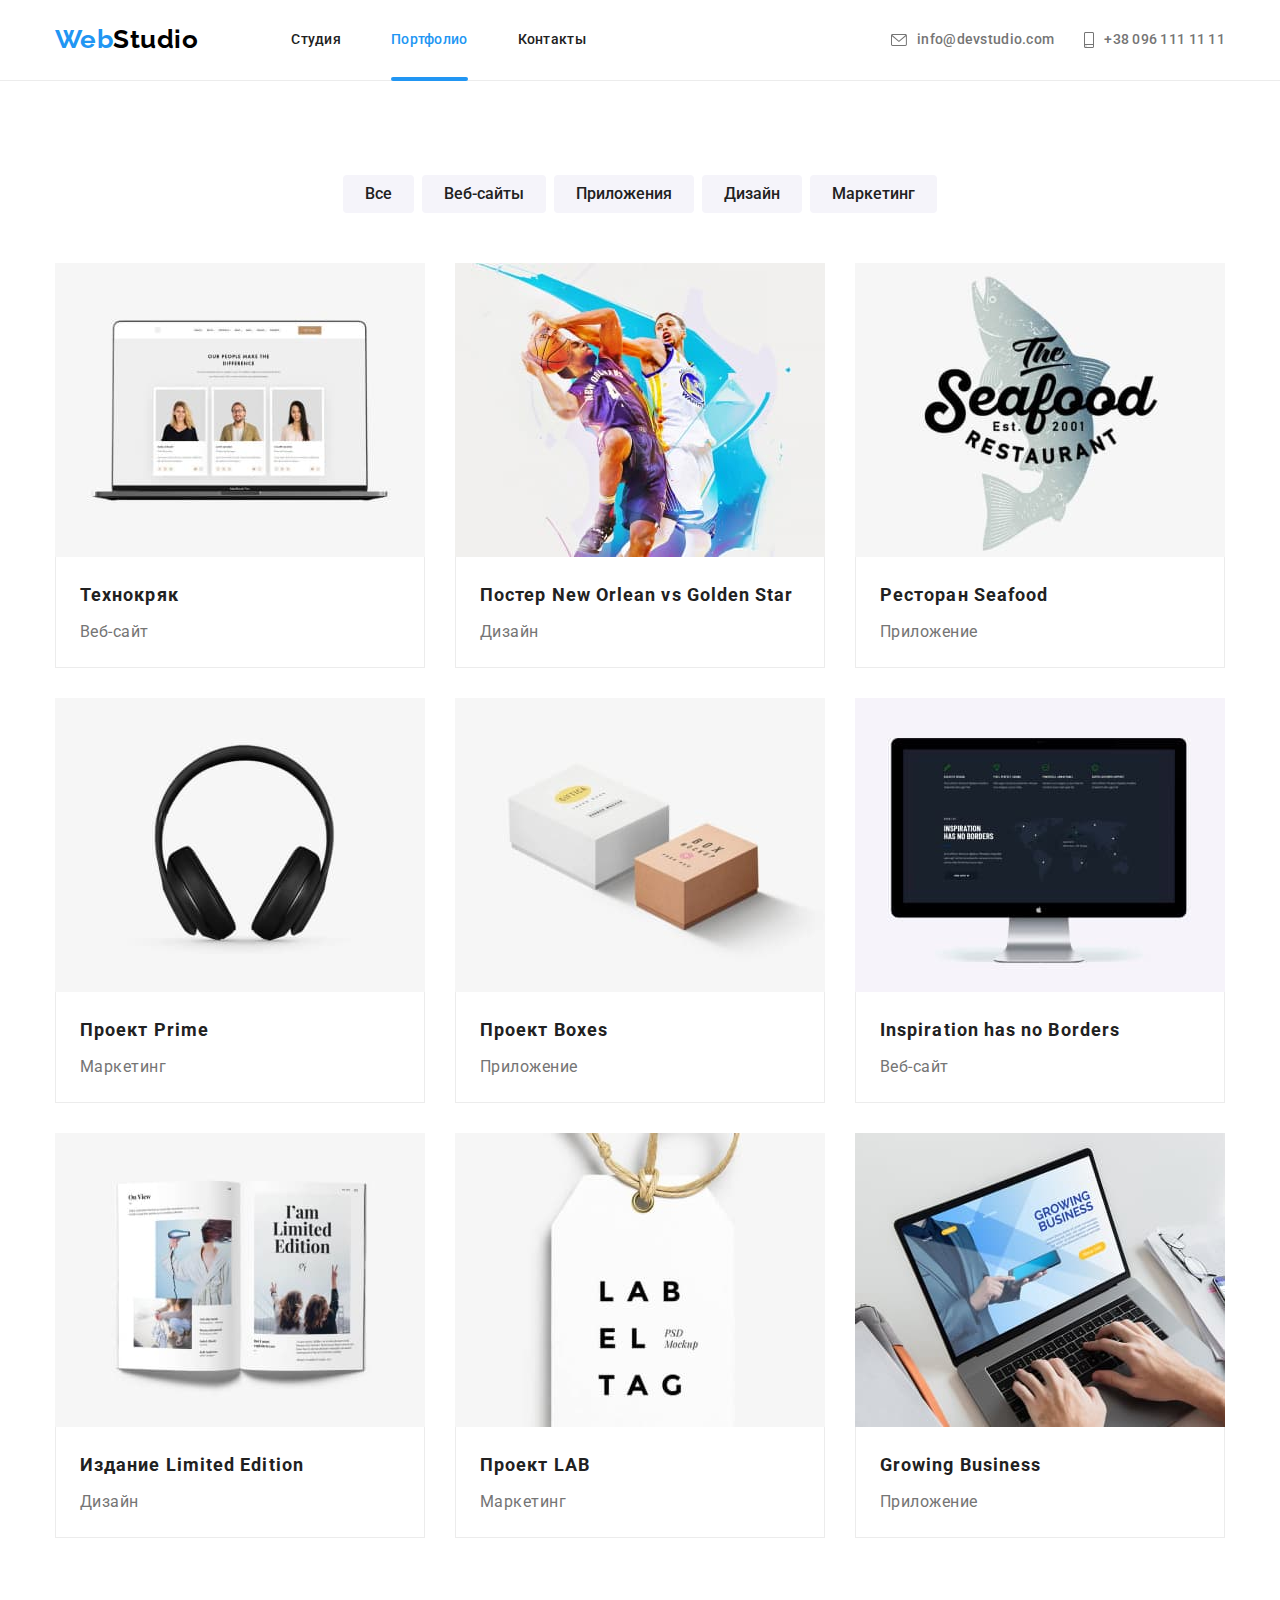
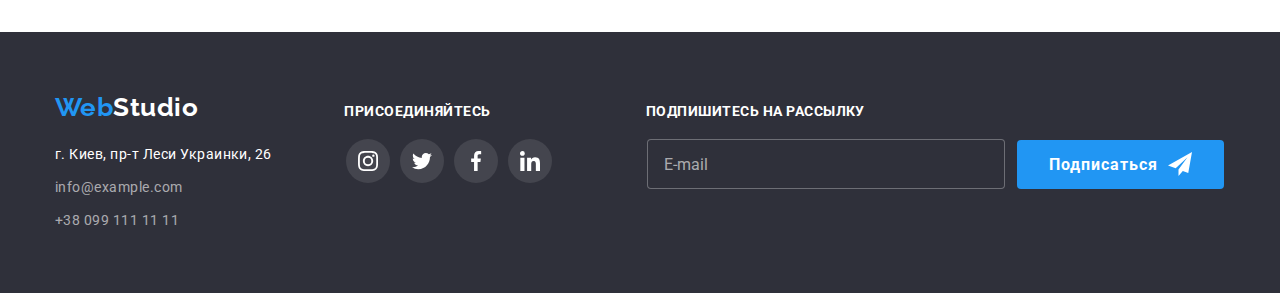
==== portfolio.html @ a3e7d53f "add files from hw7" ====
<!DOCTYPE html>
<html lang="ru">
  <head>
    <meta charset="UTF-8" />
    <meta http-equiv="X-UA-Compatible" content="IE=edge" />
    <meta name="viewport" content="width=device-width, initial-scale=1.0" />
    <title>WebStudio</title>
    <link rel="preconnect" href="https://fonts.googleapis.com" />
    <link rel="preconnect" href="https://fonts.gstatic.com" crossorigin />
    <link
      href="https://fonts.googleapis.com/css2?family=Raleway:wght@700&family=Roboto:wght@400;500;700;900&display=swap"
      rel="stylesheet"
    />
    <link
      rel="stylesheet"
      href="https://cdnjs.cloudflare.com/ajax/libs/modern-normalize/1.1.0/modern-normalize.min.css"
    />
    <link rel="stylesheet" href="./css/main.min.css">
  </head>
  <body>
    <!-- Header -->
    <header class="header">
      <div class="container header__container">
        <a href="" class="logo">Web<span class="logo--light">Studio</span></a>
        <nav class="site-nav">
          <ul class="site-nav__list">
            <li class="site-nav__item">
              <a href="./index.html" class="site-nav__link">Студия</a>
            </li>
            <li class="site-nav__item">
              <a href="./portfolio.html" class="site-nav__link site-nav__link--current">Портфолио</a>
            </li>
            <li class="site-nav__item"><a href="" class="site-nav__link">Контакты</a></li>
          </ul>
        </nav>
        <ul class="contact-nav">
          <li class="contact-nav__item">
            <a href="mailto:info@devstudio.com" class="contact-nav__link">
              <svg class="contact-nav__icon" width="16" height="12">
                <use href="./images/icons.svg#envelope">
              </svg>
              info@devstudio.com
            </a>
          </li>
          <li class="contact-nav__item">
            <a href="tel:+380961111111" class="contact-nav__link">
              <svg class="contact-nav__icon" width="10" height="16">
                <use href="./images/icons.svg#smartphone"></use>
              </svg>
              +38 096 111 11 11
            </a>
          </li>
        </ul>
      </div>
    </header>
    <!-- Main -->
    <main>
      <section class="section">
        <div class="container">
          <h1 class="section__title visually-hidden">Портфолио</h1>
          <ul class="filters">
            <li class="filters__item">
              <button class="button filters__btn" type="button">Все</button>
            </li>
            <li class="filters__item">
              <button class="button filters__btn" type="button">Веб-сайты</button>
            </li>
            <li class="filters__item">
              <button class="button filters__btn" type="button">Приложения</button>
            </li>
            <li class="filters__item">
              <button class="button filters__btn" type="button">Дизайн</button>
            </li>
            <li class="filters__item">
              <button class="button filters__btn" type="button">Маркетинг</button>
            </li>
          </ul>
          <ul class="card-set">
            <li class="card-set__item">
              <article class="card-set__element">
                <a class="card-set__link" href="">
                <div class="card-set__thumb">
                    <img src="./images/project-1.jpg" alt="project-1" width="370" height="294" />
                    <p class="card-set__text">Технокряк это современная площадка распространения коронавируса. Компании используют эту платформу для цифрового шпионажа и атак на защищённые сервера конкурентов.</p>
                </div>
                <div class="card-set__content">
                      <h2 class="card-set__title">Технокряк</h2>
                      <p class="card-set__description">Веб-сайт</p>
                </div>
                  </a>
              </article>
            </li>

            <li class="card-set__item">
              <article class="card-set__element">
                <a class="card-set__link" href="">
                <div class="card-set__thumb">
                <img src="./images/project-2.jpg" alt="project-2" width="370" height="294" />
                <p class="card-set__text">Технокряк это современная площадка распространения коронавируса. Компании используют эту платформу для цифрового шпионажа и атак на защищённые сервера конкурентов.</p>
                </div>
                    <div class="card-set__content">
                      <h2 class="card-set__title">
                        Постер <span lang="en">New Orlean vs Golden Star</span>
                      </h2>
                      <p class="card-set__description">Дизайн</p>
                    </div>
                  </a>
              </article>
            </li>

            <li class="card-set__item">
              <article class="card-set__element">
                <a class="card-set__link" href="">
                <div class="card-set__thumb">
                    <img src="./images/project-3.jpg" alt="project-3" width="370" height="294" />
                    <p class="card-set__text">Технокряк это современная площадка распространения коронавируса. Компании используют эту платформу для цифрового шпионажа и атак на защищённые сервера конкурентов.</p></div>
                    <div class="card-set__content">
                      <h2 class="card-set__title">Ресторан <span lang="en">Seafood</span></h2>
                      <p class="card-set__description">Приложение</p>
                    </div>
                  </a>
              </article>
            </li>

            <li class="card-set__item">
              <article class="card-set__element">
                <a class="card-set__link" href="">
                <div class="card-set__thumb">
                    <img src="./images/project-4.jpg" alt="project-4" width="370" height="294" />
                    <p class="card-set__text">Технокряк это современная площадка распространения коронавируса. Компании используют эту платформу для цифрового шпионажа и атак на защищённые сервера конкурентов.</p></div>
                    <div class="card-set__content">
                      <h2 class="card-set__title">Проект <span lang="en">Prime</span></h2>
                      <p class="card-set__description">Маркетинг</p>
                    </div>
                  </a>
              </article>
            </li>

            <li class="card-set__item">
              <article class="card-set__element">
                <a class="card-set__link" href="">
                <div class="card-set__thumb">
                    <img src="./images/project-5.jpg" alt="project-5" width="370" height="294" />
                    <p class="card-set__text">Технокряк это современная площадка распространения коронавируса. Компании используют эту платформу для цифрового шпионажа и атак на защищённые сервера конкурентов.</p></div>
                    <div class="card-set__content">
                      <h2 class="card-set__title">Проект <span lang="en">Boxes</span></h2>
                      <p class="card-set__description">Приложение</p>
                    </div>
                  </a>
              </article>
            </li>

            <li class="card-set__item">
              <article class="card-set__element">
                <a class="card-set__link" href="">
                <div class="card-set__thumb">
                    <img src="./images/project-6.jpg" alt="project-6" width="370" height="294" />
                    <p class="card-set__text">Технокряк это современная площадка распространения коронавируса. Компании используют эту платформу для цифрового шпионажа и атак на защищённые сервера конкурентов.</p></div>
                    <div class="card-set__content">
                      <h2 class="card-set__title"><span lang="en">Inspiration has no Borders</span></h2>
                      <p class="card-set__description">Веб-сайт</p>
                    </div>
                  </a>
              </article>
            </li>

            <li class="card-set__item">
              <article class="card-set__element">
                <a class="card-set__link" href="">
                <div class="card-set__thumb">
                    <img src="./images/project-7.jpg" alt="project-7" width="370" height="294" />
                    <p class="card-set__text">Технокряк это современная площадка распространения коронавируса. Компании используют эту платформу для цифрового шпионажа и атак на защищённые сервера конкурентов.</p></div>
                    <div class="card-set__content">
                      <h2 class="card-set__title">Издание <span lang="en">Limited Edition</span></h2>
                      <p class="card-set__description">Дизайн</p>
                    </div>
                  </a>
              </article>
            </li>

            <li class="card-set__item">
              <article class="card-set__element">
                <a class="card-set__link" href="">
                <div class="card-set__thumb">
                    <img src="./images/project-8.jpg" alt="project-8" width="370" height="294" />
                    <p class="card-set__text">Технокряк это современная площадка распространения коронавируса. Компании используют эту платформу для цифрового шпионажа и атак на защищённые сервера конкурентов.</p></div>
                    <div class="card-set__content">
                      <h2 class="card-set__title">Проект <span lang="en">LAB</span></h2>
                      <p class="card-set__description">Маркетинг</p>
                    </div>
                  </a>
              </article>
            </li>

            <li class="card-set__item">
              <article class="card-set__element">
                <a class="card-set__link" href="">
                <div class="card-set__thumb">
                    <img src="./images/project-9.jpg" alt="project-9" width="370" height="294" />
                    <p class="card-set__text">Технокряк это современная площадка распространения коронавируса. Компании используют эту платформу для цифрового шпионажа и атак на защищённые сервера конкурентов.</p>
                  </div>
                    <div class="card-set__content">
                      <h2 class="card-set__title"><span lang="en">Growing Business</span></h2>
                      <p class="card-set__description">Приложение</p>
                    </div>
                  </a>
              </article>
            </li>
          </ul>
        </div>
      </section>
    </main>
    <!-- Footer -->
    <footer class="footer">
      <div class="container footer-global">
        <div class="footer__sections">
        <a class="logo" href="">Web<span class="logo--dark">Studio</span></a>
        <address class="address">
          <ul class="address__list">
            <li class="address__item">
              <a
              class="address__link"
                href="https://goo.gl/maps/oisESLWzGZFU7cvu8"
                target="_blank"
                rel="noreferrer noopener"
                >г. Киев, пр-т Леси Украинки, 26</a
              >
            </li>
            <li class="address__item">
              <a href="mailto:info@example.com" class="address__contact">info@example.com</a>
            </li>
            <li class="address__item">
              <a href="tel:+380991111111" class="address__contact">+38 099 111 11 11</a>
            </li>
          </ul>
        </address>
      </div>
      <div class="footer__sections">
        <p class="footer__text">Присоединяйтесь</p>
        <ul class="socials">
        <li class="socials__item">
          <a class="socials__link socials__link--dark" href="https://www.instagram.com/" target="_blank" rel="noreferrer noopener">
            <svg width="20" height="20">
              <use href="./images/icons.svg#instagram-2"></use>
            </svg>
          </a>
        </li>
        <li class="socials__item">
          <a class="socials__link socials__link--dark" href="https://twitter.com/" target="_blank" rel="noreferrer noopener">
            <svg width="20" height="20">
              <use href="./images/icons.svg#twitter-1"></use>
            </svg>
          </a>
        </li>
        <li class="socials__item">
          <a class="socials__link socials__link--dark" href="https://www.facebook.com/" target="_blank" rel="noreferrer noopener">
            <svg width="20" height="20">
              <use href="./images/icons.svg#facebook-1"></use>
            </svg>
          </a>
        </li>
        <li class="socials__item">
          <a class="socials__link socials__link--dark" href="https://www.linkedin.com/" target="_blank" rel="noreferrer noopener">
            <svg width="20" height="20">
              <use href="./images/icons.svg#linkedin-1"></use>
            </svg>
          </a>
        </li>
        </ul>
      </div>
      <div class="footer__sections">
        <p class="footer__text">Подпишитесь на рассылку</p>
        <form class="subscribe-form">
        <input class="subscribe-form__input" type="email" name="subscribe-form" placeholder="E-mail">
        <button class="button btn btn--footer" type="submit" >Подписаться<svg class="subscribe-form__icon" width="24" height="24"><use href="./images/icons.svg#icon-send"></use></svg></button>
        </form>
      </div>
      </div>
    </footer>
  </body>
</html>
---- css/main.min.css ----
body{background-color:var(--text-color-white);color:var(--secondary-text-color);font-family:Roboto,sans-serif;letter-spacing:.03em;margin:0}h1,h2,h3,h4,h5,h6,p,ul{margin-top:0;margin-bottom:0}img{display:block;max-width:100%;height:auto}ul{list-style:none;padding:0;margin:0}a{text-decoration:none}:root{--primary-text-color: #212121;--secondary-text-color: #757575;--text-color-white: #ffffff;--accent-color: #2196f3;--background-color: #e5e5e5;--footer-background-color: #2f303a;--filters-btn-bgc: #f5f4fa;--button-primary-hover: #188ce8;--footer-contacts: rgba(255, 255, 255, 0.6);--header-logo: #000000;--line-color: #ececec;--hero-bgc: #c4c4c4;--footer-socials-bgc: #44454e;--icons-color: #afb1b8}.visually-hidden{position:absolute;width:1px;height:1px;margin:-1px;padding:0;overflow:hidden;border:0;clip:rect(0 0 0 0)}.header{border-bottom:1px solid var(--line-color)}.logo{color:var(--accent-color);font-family:Raleway,sans-serif;font-weight:700;font-size:26px;line-height:1.2}.logo--light{color:var(--header-logo)}.logo--dark{color:var(--text-color-white)}.header__container{display:-webkit-box;display:-ms-flexbox;display:flex;-webkit-box-align:center;-ms-flex-align:center;align-items:center}.site-nav{margin-left:93px}.site-nav__item:not(:last-child){margin-right:50px}.site-nav__list{display:-webkit-box;display:-ms-flexbox;display:flex}.site-nav__link{position:relative;display:block;padding-top:32px;padding-bottom:32px;color:var(--primary-text-color);font-weight:500;font-size:14px;line-height:1.14;letter-spacing:.02em;-webkit-transition:color 250ms cubic-bezier(0.4, 0, 0.2, 1);transition:color 250ms cubic-bezier(0.4, 0, 0.2, 1)}.site-nav__link:hover,.site-nav__link:focus{color:var(--accent-color)}.site-nav__link--current{color:var(--accent-color)}.site-nav__link--current::after{content:"";position:absolute;left:0;bottom:-1px;display:block;width:100%;height:4px;border-radius:2px;background-color:var(--accent-color)}.contact-nav{display:-webkit-box;display:-ms-flexbox;display:flex;margin-left:auto}.contact-nav__item:not(:first-child){margin-left:30px}.contact-nav__icon{fill:currentColor;margin-right:10px}.contact-nav__link{display:-webkit-box;display:-ms-flexbox;display:flex;-webkit-box-align:center;-ms-flex-align:center;align-items:center;color:var(--secondary-text-color);font-weight:500;font-size:14px;line-height:1.14;letter-spacing:.02em;-webkit-transition:color 250ms cubic-bezier(0.4, 0, 0.2, 1);transition:color 250ms cubic-bezier(0.4, 0, 0.2, 1)}.contact-nav__link:hover,.contact-nav__link:focus{color:var(--accent-color)}.contact-nav__link:active{color:var(--accent-color)}.section{padding-top:94px;padding-bottom:94px}.section--no-padding-top{padding-top:0}.section--dark-bgc{background-color:var(--filters-btn-bgc)}.section__title{margin-top:0;margin-right:0;margin-bottom:50px;color:var(--primary-text-color);font-weight:700;font-size:36px;line-height:1.17;text-align:center}.container{width:1200px;padding-left:15px;padding-right:15px;margin-left:auto;margin-right:auto}.hero{max-width:1600px;text-align:center;padding:200px 0;background-color:var(--hero-bgc);background-image:-webkit-gradient(linear, left top, left bottom, from(rgba(47, 48, 58, 0.4)), to(rgba(47, 48, 58, 0.4))),url("../images/hero.jpg");background-image:linear-gradient(rgba(47, 48, 58, 0.4), rgba(47, 48, 58, 0.4)),url("../images/hero.jpg");background-repeat:no-repeat;background-size:cover;background-position:center}.hero__title{color:var(--text-color-white);font-weight:900;font-size:44px;line-height:1.36;letter-spacing:.06em;text-transform:uppercase}.button{display:inline-block;font-family:inherit;cursor:pointer;text-align:center;font-size:16px;-webkit-box-align:center;-ms-flex-align:center;align-items:center;border:transparent;border-radius:4px;-webkit-transition:background-color 250ms cubic-bezier(0.4, 0, 0.2, 1),color 250ms cubic-bezier(0.4, 0, 0.2, 1),-webkit-box-shadow 250ms cubic-bezier(0.4, 0, 0.2, 1);transition:background-color 250ms cubic-bezier(0.4, 0, 0.2, 1),color 250ms cubic-bezier(0.4, 0, 0.2, 1),-webkit-box-shadow 250ms cubic-bezier(0.4, 0, 0.2, 1);transition:background-color 250ms cubic-bezier(0.4, 0, 0.2, 1),color 250ms cubic-bezier(0.4, 0, 0.2, 1),box-shadow 250ms cubic-bezier(0.4, 0, 0.2, 1);transition:background-color 250ms cubic-bezier(0.4, 0, 0.2, 1),color 250ms cubic-bezier(0.4, 0, 0.2, 1),box-shadow 250ms cubic-bezier(0.4, 0, 0.2, 1),-webkit-box-shadow 250ms cubic-bezier(0.4, 0, 0.2, 1)}.btn{padding:10px 32px;margin-top:30px;background-color:var(--accent-color);color:var(--text-color-white);font-weight:700;line-height:1.87;letter-spacing:.06em;-webkit-transition:background-color 250ms cubic-bezier(0.4, 0, 0.2, 1),color 250ms cubic-bezier(0.4, 0, 0.2, 1),-webkit-box-shadow 250ms cubic-bezier(0.4, 0, 0.2, 1);transition:background-color 250ms cubic-bezier(0.4, 0, 0.2, 1),color 250ms cubic-bezier(0.4, 0, 0.2, 1),-webkit-box-shadow 250ms cubic-bezier(0.4, 0, 0.2, 1);transition:background-color 250ms cubic-bezier(0.4, 0, 0.2, 1),color 250ms cubic-bezier(0.4, 0, 0.2, 1),box-shadow 250ms cubic-bezier(0.4, 0, 0.2, 1);transition:background-color 250ms cubic-bezier(0.4, 0, 0.2, 1),color 250ms cubic-bezier(0.4, 0, 0.2, 1),box-shadow 250ms cubic-bezier(0.4, 0, 0.2, 1),-webkit-box-shadow 250ms cubic-bezier(0.4, 0, 0.2, 1)}.btn:hover,.btn:focus{background-color:var(--button-primary-hover);color:var(--text-color-white);-webkit-box-shadow:0px 4px 4px rgba(0,0,0,.15);box-shadow:0px 4px 4px rgba(0,0,0,.15)}.filters__btn{padding:6px 22px;background-color:var(--filters-btn-bgc);color:var(--primary-text-color);font-weight:500;line-height:1.62;-webkit-transition:background-color 250ms cubic-bezier(0.4, 0, 0.2, 1),color 250ms cubic-bezier(0.4, 0, 0.2, 1),-webkit-box-shadow 250ms cubic-bezier(0.4, 0, 0.2, 1);transition:background-color 250ms cubic-bezier(0.4, 0, 0.2, 1),color 250ms cubic-bezier(0.4, 0, 0.2, 1),-webkit-box-shadow 250ms cubic-bezier(0.4, 0, 0.2, 1);transition:background-color 250ms cubic-bezier(0.4, 0, 0.2, 1),color 250ms cubic-bezier(0.4, 0, 0.2, 1),box-shadow 250ms cubic-bezier(0.4, 0, 0.2, 1);transition:background-color 250ms cubic-bezier(0.4, 0, 0.2, 1),color 250ms cubic-bezier(0.4, 0, 0.2, 1),box-shadow 250ms cubic-bezier(0.4, 0, 0.2, 1),-webkit-box-shadow 250ms cubic-bezier(0.4, 0, 0.2, 1)}.filters__btn:hover,.filters__btn:focus{background-color:var(--accent-color);color:var(--text-color-white);-webkit-box-shadow:0px 3px 1px rgba(0,0,0,.1),0px 1px 2px rgba(0,0,0,.08),0px 2px 2px rgba(0,0,0,.12);box-shadow:0px 3px 1px rgba(0,0,0,.1),0px 1px 2px rgba(0,0,0,.08),0px 2px 2px rgba(0,0,0,.12)}.filters__btn:active{color:var(--accent-color);-webkit-box-shadow:0px 3px 1px rgba(0,0,0,.1),0px 1px 2px rgba(0,0,0,.08),0px 2px 2px rgba(0,0,0,.12);box-shadow:0px 3px 1px rgba(0,0,0,.1),0px 1px 2px rgba(0,0,0,.08),0px 2px 2px rgba(0,0,0,.12);border:transparent}.btn--footer{display:-webkit-box;display:-ms-flexbox;display:flex;-webkit-box-align:center;-ms-flex-align:center;align-items:center;-webkit-box-pack:center;-ms-flex-pack:center;justify-content:center;margin-top:0;margin-left:12px}.features{display:-webkit-box;display:-ms-flexbox;display:flex}.features__item{margin-right:30px}.features__item:nth-child(4n){margin-right:0}.features__icon{display:-webkit-box;display:-ms-flexbox;display:flex;-webkit-box-align:center;-ms-flex-align:center;align-items:center;-webkit-box-pack:center;-ms-flex-pack:center;justify-content:center;width:270px;height:120px;background-color:var(--filters-btn-bgc);border-radius:4px;margin-bottom:30px}.features__heading{color:var(--primary-text-color);font-weight:700;font-size:14px;line-height:1.14;text-transform:uppercase;margin-bottom:10px}.features__text{color:var(--secondary-text-color);font-size:14px;line-height:1.71}.work{display:-webkit-box;display:-ms-flexbox;display:flex;-webkit-box-align:center;-ms-flex-align:center;align-items:center}.work__item{position:relative;margin-right:30px}.work__item:nth-child(3n){margin-right:0}.work__text{position:absolute;bottom:0;display:-webkit-box;display:-ms-flexbox;display:flex;-webkit-box-pack:center;-ms-flex-pack:center;justify-content:center;-webkit-box-align:center;-ms-flex-align:center;align-items:center;width:100%;height:70px;font-weight:700;font-size:14px;line-height:1.14;text-transform:uppercase;background-color:rgba(47,48,58,.8);color:var(--text-color-white)}.team{display:-webkit-box;display:-ms-flexbox;display:flex}.team__item{margin-right:30px;background-color:var(--text-color-white);-webkit-box-shadow:0px 1px 3px rgba(0,0,0,.12),0px 1px 1px rgba(0,0,0,.14),0px 2px 1px rgba(0,0,0,.2);box-shadow:0px 1px 3px rgba(0,0,0,.12),0px 1px 1px rgba(0,0,0,.14),0px 2px 1px rgba(0,0,0,.2);border-radius:0px 0px 4px 4px}.team__item:nth-child(4n){margin-right:0}.team__card{text-align:center;padding-top:30px;padding-bottom:30px;font-size:16px}.team__title{font-weight:500;line-height:1.2;font-size:16px;margin-bottom:10px;color:var(--primary-text-color)}.team__text{color:var(--secondary-text-color);line-height:1.9;font-size:16px;margin-bottom:16px}.socials{display:-webkit-box;display:-ms-flexbox;display:flex;-webkit-box-pack:center;-ms-flex-pack:center;justify-content:center;color:var(--icons-color)}.socials__item{margin-right:10px}.socials__item:last-child{margin-right:0}.socials__link{display:-webkit-box;display:-ms-flexbox;display:flex;-webkit-box-align:center;-ms-flex-align:center;align-items:center;-webkit-box-pack:center;-ms-flex-pack:center;justify-content:center;width:44px;height:44px;border-radius:50%}.socials__link:hover,.socials__link:focus{background-color:var(--accent-color);color:var(--text-color-white)}.socials__link--light{background-color:var(--text-color-white);color:currentColor;-webkit-transition:background-color 250ms cubic-bezier(0.4, 0, 0.2, 1),color 250ms cubic-bezier(0.4, 0, 0.2, 1);transition:background-color 250ms cubic-bezier(0.4, 0, 0.2, 1),color 250ms cubic-bezier(0.4, 0, 0.2, 1)}.socials__link--dark{background-color:var(--footer-socials-bgc);fill:var(--text-color-white);-webkit-transition:background-color 250ms cubic-bezier(0.4, 0, 0.2, 1),fill 250ms cubic-bezier(0.4, 0, 0.2, 1);transition:background-color 250ms cubic-bezier(0.4, 0, 0.2, 1),fill 250ms cubic-bezier(0.4, 0, 0.2, 1)}.socials__icon{fill:currentColor}.clients{display:-webkit-box;display:-ms-flexbox;display:flex}.clients__link{display:-webkit-box;display:-ms-flexbox;display:flex;width:170px;height:92px;border:1px solid var(--icons-color);border-radius:4px;-webkit-box-align:center;-ms-flex-align:center;align-items:center;-webkit-box-pack:center;-ms-flex-pack:center;justify-content:center;fill:var(--icons-color);-webkit-transition:fill 250ms cubic-bezier(0.4, 0, 0.2, 1),border 250ms cubic-bezier(0.4, 0, 0.2, 1);transition:fill 250ms cubic-bezier(0.4, 0, 0.2, 1),border 250ms cubic-bezier(0.4, 0, 0.2, 1)}.clients__link:hover,.clients__link:focus{fill:var(--accent-color);border:1px solid var(--accent-color)}.clients__item{margin-right:30px}.clients__item:last-child{margin-right:0}.footer{background-color:var(--footer-background-color);padding-top:60px;padding-bottom:60px}.footer-global{display:-webkit-box;display:-ms-flexbox;display:flex;-webkit-box-align:baseline;-ms-flex-align:baseline;align-items:baseline}.footer__sections{-webkit-box-flex:1;-ms-flex-positive:1;flex-grow:1}.footer__sections:nth-child(2n){margin-left:70px;margin-right:93px}.footer__text{font-weight:700;font-size:14px;line-height:1.14;text-transform:uppercase;color:var(--text-color-white);margin-bottom:20px}.address{margin-top:20px}.address__list{font-style:normal;font-size:14px;line-height:1.71}.address__link{color:var(--text-color-white);margin-top:20px;-webkit-transition:color 250ms cubic-bezier(0.4, 0, 0.2, 1);transition:color 250ms cubic-bezier(0.4, 0, 0.2, 1)}.address__link:hover,.address__link:focus{color:var(--accent-color)}.address__contact{color:var(--footer-contacts);-webkit-transition:color 250ms cubic-bezier(0.4, 0, 0.2, 1);transition:color 250ms cubic-bezier(0.4, 0, 0.2, 1)}.address__contact:hover,.address__contact:focus{color:var(--accent-color)}.address__contact:active{color:var(--accent-color)}.address__item:not(:first-child){margin-top:9px}.subscribe-form__input{width:358px;height:50px;background-color:var(--footer-background-color);border:1px solid rgba(255,255,255,.3);border-radius:4px;padding-left:16px;-webkit-transition:color 250ms cubic-bezier(0.4, 0, 0.2, 1);transition:color 250ms cubic-bezier(0.4, 0, 0.2, 1)}.subscribe-form__input::-webkit-input-placeholder{color:rgba(255,255,255,.6);-webkit-transition:color 250ms cubic-bezier(0.4, 0, 0.2, 1);transition:color 250ms cubic-bezier(0.4, 0, 0.2, 1)}.subscribe-form__input::-moz-placeholder{color:rgba(255,255,255,.6);-moz-transition:color 250ms cubic-bezier(0.4, 0, 0.2, 1);transition:color 250ms cubic-bezier(0.4, 0, 0.2, 1)}.subscribe-form__input:-ms-input-placeholder{color:rgba(255,255,255,.6);-ms-transition:color 250ms cubic-bezier(0.4, 0, 0.2, 1);transition:color 250ms cubic-bezier(0.4, 0, 0.2, 1)}.subscribe-form__input::-ms-input-placeholder{color:rgba(255,255,255,.6);-ms-transition:color 250ms cubic-bezier(0.4, 0, 0.2, 1);transition:color 250ms cubic-bezier(0.4, 0, 0.2, 1)}.subscribe-form__input::placeholder{color:rgba(255,255,255,.6);-webkit-transition:color 250ms cubic-bezier(0.4, 0, 0.2, 1);transition:color 250ms cubic-bezier(0.4, 0, 0.2, 1)}.subscribe-form__input:hover::-webkit-input-placeholder{color:var(--text-color-white)}.subscribe-form__input:hover::-moz-placeholder{color:var(--text-color-white)}.subscribe-form__input:hover:-ms-input-placeholder{color:var(--text-color-white)}.subscribe-form__input:hover::-ms-input-placeholder{color:var(--text-color-white)}.subscribe-form__input:hover::placeholder{color:var(--text-color-white)}.subscribe-form__input:focus,.subscribe-form__input:hover{outline:none;border:1px solid var(--accent-color)}.subscribe-form{display:-webkit-box;display:-ms-flexbox;display:flex;-webkit-box-align:center;-ms-flex-align:center;align-items:center;-webkit-box-pack:center;-ms-flex-pack:center;justify-content:center}.subscribe-form__icon{fill:var(--text-color-white);margin-left:10px}.filters{display:-webkit-box;display:-ms-flexbox;display:flex;-webkit-box-pack:center;-ms-flex-pack:center;justify-content:center;margin-bottom:50px}.filters__item:not(:last-child){margin-right:8px}.card-set{margin-top:-30px;margin-left:-30px;display:-webkit-box;display:-ms-flexbox;display:flex;-ms-flex-wrap:wrap;flex-wrap:wrap}.card-set__item{-ms-flex-preferred-size:calc(100% / 3 - 30px);flex-basis:calc(100% / 3 - 30px);margin-left:30px;margin-top:30px}.card-set__link{display:block;-webkit-transition:-webkit-box-shadow 250ms cubic-bezier(0.4, 0, 0.2, 1);transition:-webkit-box-shadow 250ms cubic-bezier(0.4, 0, 0.2, 1);transition:box-shadow 250ms cubic-bezier(0.4, 0, 0.2, 1);transition:box-shadow 250ms cubic-bezier(0.4, 0, 0.2, 1), -webkit-box-shadow 250ms cubic-bezier(0.4, 0, 0.2, 1)}.card-set__link:hover,.card-set__link:focus{-webkit-box-shadow:0px 1px 1px rgba(0,0,0,.12),0px 4px 4px rgba(0,0,0,.06),1px 4px 6px rgba(0,0,0,.16);box-shadow:0px 1px 1px rgba(0,0,0,.12),0px 4px 4px rgba(0,0,0,.06),1px 4px 6px rgba(0,0,0,.16)}.card-set__thumb{position:relative;overflow:hidden}.card-set__text{position:absolute;top:0;left:0;color:var(--text-color-white);font-size:18px;line-height:1.5;padding:63px 24px;width:100%;height:100%;background-color:rgba(33,150,243,.9);opacity:1;-webkit-transform:translateY(100%);transform:translateY(100%);-webkit-transition:-webkit-transform 250ms cubic-bezier(0.4, 0, 0.2, 1);transition:-webkit-transform 250ms cubic-bezier(0.4, 0, 0.2, 1);transition:transform 250ms cubic-bezier(0.4, 0, 0.2, 1);transition:transform 250ms cubic-bezier(0.4, 0, 0.2, 1), -webkit-transform 250ms cubic-bezier(0.4, 0, 0.2, 1)}.card-set__link:hover .card-set__text,.card-set__link:focus .card-set__text{-webkit-transform:translateY(0);transform:translateY(0)}.card-set__title{color:var(--primary-text-color);margin-bottom:4px;font-weight:700;font-size:18px;line-height:2;letter-spacing:.06em}.card-set__content{padding:20px 24px;border-bottom:1px solid var(--line-color);border-left:1px solid var(--line-color);border-right:1px solid var(--line-color)}.card-set__description{color:var(--secondary-text-color);font-size:16px;line-height:1.87}.backdrop{position:fixed;top:0;left:0;width:100vw;height:100vh;background-color:rgba(0,0,0,.2);opacity:1;-webkit-transition:opacity 250ms cubic-bezier(0.4, 0, 0.2, 1);transition:opacity 250ms cubic-bezier(0.4, 0, 0.2, 1)}.backdrop.is-hidden{opacity:0;pointer-events:none;visibility:hidden}.modal{position:absolute;top:50%;left:50%;-webkit-transform:translate(-50%, -50%);transform:translate(-50%, -50%);-webkit-transition:-webkit-transform 250ms cubic-bezier(0.4, 0, 0.2, 1);transition:-webkit-transform 250ms cubic-bezier(0.4, 0, 0.2, 1);transition:transform 250ms cubic-bezier(0.4, 0, 0.2, 1);transition:transform 250ms cubic-bezier(0.4, 0, 0.2, 1), -webkit-transform 250ms cubic-bezier(0.4, 0, 0.2, 1);visibility:visible;width:528px;height:581px;padding:40px;background-color:var(--text-color-white);border-radius:4px;-webkit-filter:drop-shadow(0px 4px 4px rgba(0, 0, 0, 0.25));filter:drop-shadow(0px 4px 4px rgba(0, 0, 0, 0.25))}.modal__text{color:var(--primary-text-color);font-weight:700;font-size:20px;line-height:1.15;text-align:center;margin-bottom:12px}.modal__close-button{position:absolute;top:8px;right:8px;display:-webkit-box;display:-ms-flexbox;display:flex;-webkit-box-align:center;-ms-flex-align:center;align-items:center;-webkit-box-pack:center;-ms-flex-pack:center;justify-content:center;padding:0;margin:0;width:30px;height:30px;border-radius:50%;background-color:#fff;border:1px solid rgba(0,0,0,.1);cursor:pointer;-webkit-transition:fill 250ms cubic-bezier(0.4, 0, 0.2, 1);transition:fill 250ms cubic-bezier(0.4, 0, 0.2, 1)}.modal__close-button:hover,.modal__close-button:focus{fill:var(--accent-color)}.modal__close-icon{position:absolute;width:18px;height:18px}.form__field{margin-bottom:10px}.form__field:nth-child(4n){margin-bottom:0}.form__input{width:100%;height:40px;border:1px solid rgba(33,33,33,.2);border-radius:4px;padding-left:42px;-webkit-transition:outline 250ms cubic-bezier(0.4, 0, 0.2, 1),border 250ms cubic-bezier(0.4, 0, 0.2, 1);transition:outline 250ms cubic-bezier(0.4, 0, 0.2, 1),border 250ms cubic-bezier(0.4, 0, 0.2, 1)}.form__input:focus{outline:none;border:1px solid var(--accent-color)}.form__input:focus+.form__icon{fill:var(--accent-color)}.form__input-wrap{position:relative}.form__label{display:block;margin-bottom:4px;font-size:12px;line-height:1.16;letter-spacing:.01em}.form__comment{display:block;width:100%;height:120px;padding:16px 12px;font-size:12px;line-height:1.16;letter-spacing:.01em;border:1px solid rgba(33,33,33,.2);border-radius:4px;resize:none;-webkit-transition:border 250ms cubic-bezier(0.4, 0, 0.2, 1);transition:border 250ms cubic-bezier(0.4, 0, 0.2, 1)}.form__comment::-webkit-input-placeholder{color:rgba(117,117,117,.5)}.form__comment::-moz-placeholder{color:rgba(117,117,117,.5)}.form__comment:-ms-input-placeholder{color:rgba(117,117,117,.5)}.form__comment::-ms-input-placeholder{color:rgba(117,117,117,.5)}.form__comment::placeholder{color:rgba(117,117,117,.5)}.form__comment:focus{outline:none;border:1px solid var(--accent-color)}.form__icon{position:absolute;display:block;top:50%;left:12px;-webkit-transform:translateY(-50%);transform:translateY(-50%);-webkit-transition:fill 250ms cubic-bezier(0.4, 0, 0.2, 1);transition:fill 250ms cubic-bezier(0.4, 0, 0.2, 1)}.checkbox{margin-top:20px;margin-bottom:0;text-align:center}.checkbox__text{display:-webkit-box;display:-ms-flexbox;display:flex;-webkit-box-align:center;-ms-flex-align:center;align-items:center;-webkit-box-pack:center;-ms-flex-pack:center;justify-content:center;font-size:14px;line-height:1.7}.checkbox__conditions{color:var(--accent-color);text-decoration:underline;padding-left:3px}.checkbox__span{margin-right:8px;width:16px;height:15px;border:2px solid var(--header-logo);border-radius:2px}.checkbox__icon{fill:transparent}.checkbox__input:checked+.checkbox__text>span{background-color:var(--accent-color);border:none}.checkbox__input:focus+.checkbox__text>span{border:none;outline:1px solid var(--accent-color)}.checkbox__input:checked+.checkbox__text svg{fill:var(--text-color-white)}/*# sourceMappingURL=main.min.css.map */
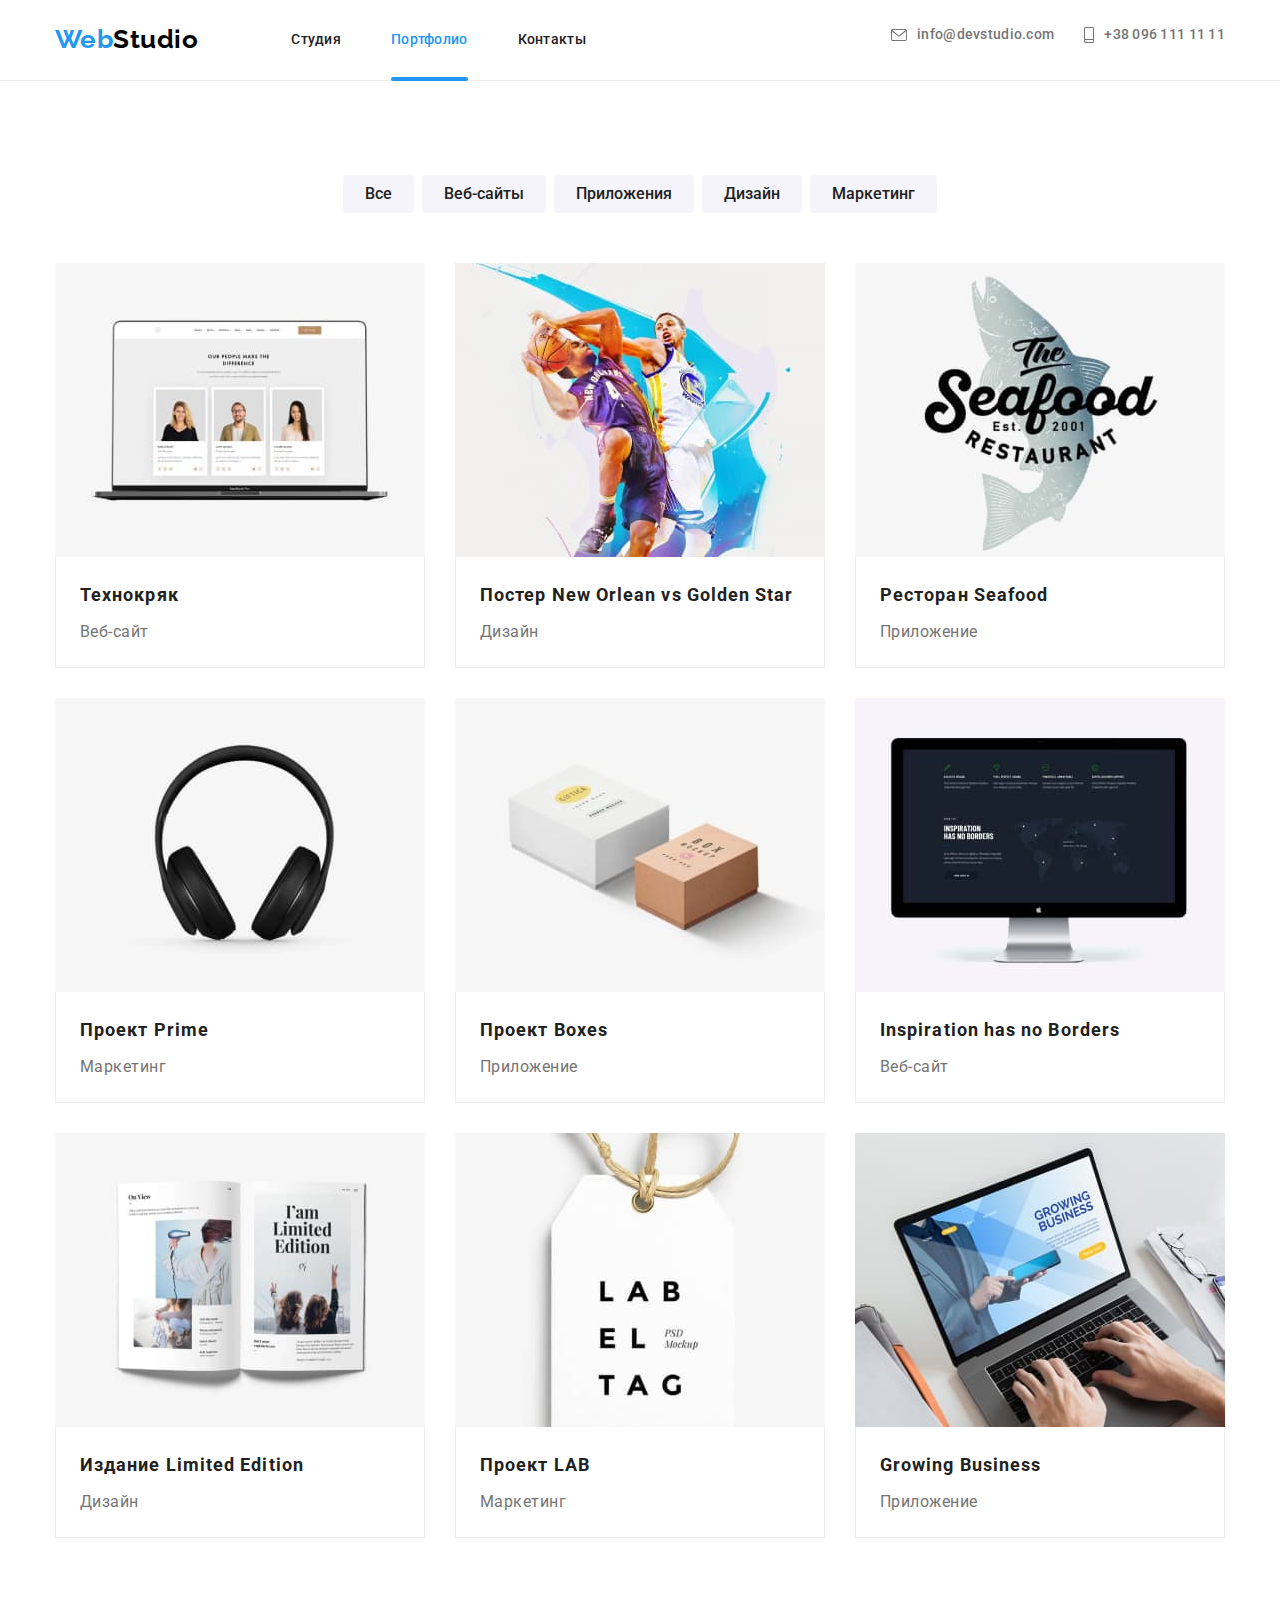
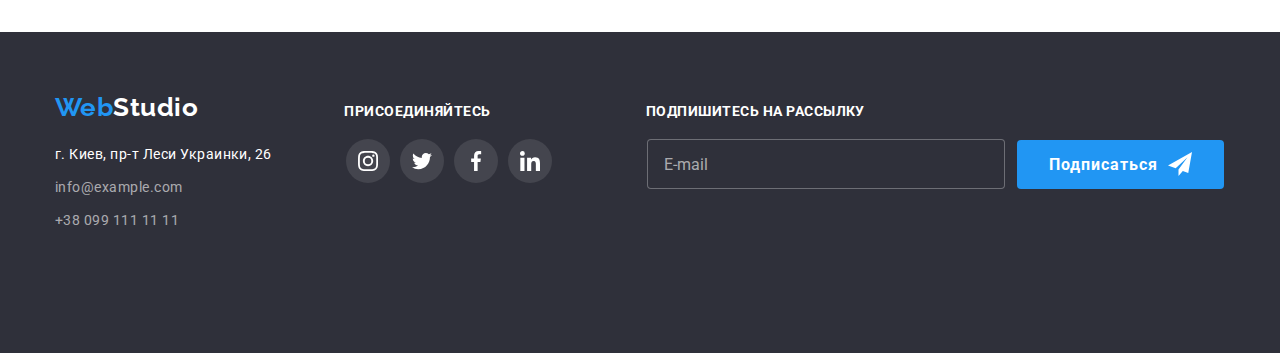
==== commit f1715f88: "website responsive" ====
--- a/portfolio.html
+++ b/portfolio.html
@@ -55,7 +55,7 @@
     </header>
     <!-- Main -->
     <main>
-      <section class="section">
+      <section class="section block">
         <div class="container">
           <h1 class="section__title visually-hidden">Портфолио</h1>
           <ul class="filters">
@@ -80,7 +80,11 @@
               <article class="card-set__element">
                 <a class="card-set__link" href="">
                 <div class="card-set__thumb">
-                    <img src="./images/project-1.jpg" alt="project-1" width="370" height="294" />
+                  <picture>
+  <source srcset="./images/projects/project-1/project-1-desk-@1x.jpg 1x, ./images/projects/project-1/project-1-desk-@2x.jpg 2x" media="(min-width: 1200px)" />
+  <source srcset="./images/projects/project-1/project-1-tab-@1x.jpg 1x, ./images/projects/project-1/project-1-tab-@2x.jpg 2x" media="(min-width: 768px)" />  
+  <source srcset="./images/projects/project-1/project-1-mob-@1x.jpg 1x, ./images/projects/project-1/project-1-mob-@2x.jpg 2x" media="(max-width: 767px)" />
+                    <img src="./images/projects/project-1/project-1.jpg" alt="project-1" /></picture>
                     <p class="card-set__text">Технокряк это современная площадка распространения коронавируса. Компании используют эту платформу для цифрового шпионажа и атак на защищённые сервера конкурентов.</p>
                 </div>
                 <div class="card-set__content">
@@ -95,7 +99,11 @@
               <article class="card-set__element">
                 <a class="card-set__link" href="">
                 <div class="card-set__thumb">
-                <img src="./images/project-2.jpg" alt="project-2" width="370" height="294" />
+                  <picture>
+  <source srcset="./images/projects/project-2/project-2-desk-@1x.jpg 1x, ./images/projects/project-2/project-2-desk-@2x.jpg 2x" media="(min-width: 1200px)" />
+  <source srcset="./images/projects/project-2/project-2-tab-@1x.jpg 1x, ./images/projects/project-2/project-2-tab-@2x.jpg 2x" media="(min-width: 768px)" />  
+  <source srcset="./images/projects/project-2/project-2-mob-@1x.jpg 1x, ./images/projects/project-2/project-2-mob-@2x.jpg 2x" media="(max-width: 767px)" />
+                <img src="./images/projects/project-2/project-2.jpg" alt="project-2" /></picture>
                 <p class="card-set__text">Технокряк это современная площадка распространения коронавируса. Компании используют эту платформу для цифрового шпионажа и атак на защищённые сервера конкурентов.</p>
                 </div>
                     <div class="card-set__content">
@@ -112,7 +120,11 @@
               <article class="card-set__element">
                 <a class="card-set__link" href="">
                 <div class="card-set__thumb">
-                    <img src="./images/project-3.jpg" alt="project-3" width="370" height="294" />
+                  <picture>
+  <source srcset="./images/projects/project-3/project-3-desk-@1x.jpg 1x, ./images/projects/project-3/project-3-desk-@2x.jpg 2x" media="(min-width: 1200px)" />
+  <source srcset="./images/projects/project-3/project-3-tab-@1x.jpg 1x, ./images/projects/project-3/project-3-tab-@2x.jpg 2x" media="(min-width: 768px)" />  
+  <source srcset="./images/projects/project-3/project-3-mob-@1x.jpg 1x, ./images/projects/project-3/project-3-mob-@2x.jpg 2x" media="(max-width: 767px)" />
+                    <img src="./images/projects/project-3/project-3.jpg" alt="project-3" /></picture>
                     <p class="card-set__text">Технокряк это современная площадка распространения коронавируса. Компании используют эту платформу для цифрового шпионажа и атак на защищённые сервера конкурентов.</p></div>
                     <div class="card-set__content">
                       <h2 class="card-set__title">Ресторан <span lang="en">Seafood</span></h2>
@@ -126,7 +138,11 @@
               <article class="card-set__element">
                 <a class="card-set__link" href="">
                 <div class="card-set__thumb">
-                    <img src="./images/project-4.jpg" alt="project-4" width="370" height="294" />
+                  <picture></picture>
+  <source srcset="./images/projects/project-4/project-4-desk-@1x.jpg 1x, ./images/projects/project-4/project-4-desk-@2x.jpg 2x" media="(min-width: 1200px)" />
+  <source srcset="./images/projects/project-4/project-4-tab-@1x.jpg 1x, ./images/projects/project-4/project-4-tab-@2x.jpg 2x" media="(min-width: 768px)" />  
+  <source srcset="./images/projects/project-4/project-4-mob-@1x.jpg 1x, ./images/projects/project-4/project-4-mob-@2x.jpg 2x" media="(max-width: 767px)" />
+                    <img src="./images/projects/project-4/project-4.jpg" alt="project-4" />
                     <p class="card-set__text">Технокряк это современная площадка распространения коронавируса. Компании используют эту платформу для цифрового шпионажа и атак на защищённые сервера конкурентов.</p></div>
                     <div class="card-set__content">
                       <h2 class="card-set__title">Проект <span lang="en">Prime</span></h2>
@@ -140,7 +156,11 @@
               <article class="card-set__element">
                 <a class="card-set__link" href="">
                 <div class="card-set__thumb">
-                    <img src="./images/project-5.jpg" alt="project-5" width="370" height="294" />
+                  <picture></picture>
+  <source srcset="./images/projects/project-5/project-5-desk-@1x.jpg 1x, ./images/projects/project-5/project-5-desk-@2x.jpg 2x" media="(min-width: 1200px)" />
+  <source srcset="./images/projects/project-5/project-5-tab-@1x.jpg 1x, ./images/projects/project-5/project-5-tab-@2x.jpg 2x" media="(min-width: 768px)" />  
+  <source srcset="./images/projects/project-5/project-5-mob-@1x.jpg 1x, ./images/projects/project-5/project-5-mob-@2x.jpg 2x" media="(max-width: 767px)" />
+                    <img src="./images/projects/project-5/project-5.jpg" alt="project-5" />
                     <p class="card-set__text">Технокряк это современная площадка распространения коронавируса. Компании используют эту платформу для цифрового шпионажа и атак на защищённые сервера конкурентов.</p></div>
                     <div class="card-set__content">
                       <h2 class="card-set__title">Проект <span lang="en">Boxes</span></h2>
@@ -154,7 +174,11 @@
               <article class="card-set__element">
                 <a class="card-set__link" href="">
                 <div class="card-set__thumb">
-                    <img src="./images/project-6.jpg" alt="project-6" width="370" height="294" />
+                  <picture></picture>
+  <source srcset="./images/projects/project-6/project-6-desk-@1x.jpg 1x, ./images/projects/project-6/project-6-desk-@2x.jpg 2x" media="(min-width: 1200px)" />
+  <source srcset="./images/projects/project-6/project-6-tab-@1x.jpg 1x, ./images/projects/project-6/project-6-tab-@2x.jpg 2x" media="(min-width: 768px)" />  
+  <source srcset="./images/projects/project-6/project-6-mob-@1x.jpg 1x, ./images/projects/project-6/project-6-mob-@2x.jpg 2x" media="(max-width: 767px)" />
+                    <img src="./images/projects/project-6/project-6.jpg" alt="project-6" />
                     <p class="card-set__text">Технокряк это современная площадка распространения коронавируса. Компании используют эту платформу для цифрового шпионажа и атак на защищённые сервера конкурентов.</p></div>
                     <div class="card-set__content">
                       <h2 class="card-set__title"><span lang="en">Inspiration has no Borders</span></h2>
@@ -168,7 +192,11 @@
               <article class="card-set__element">
                 <a class="card-set__link" href="">
                 <div class="card-set__thumb">
-                    <img src="./images/project-7.jpg" alt="project-7" width="370" height="294" />
+                  <picture></picture>
+  <source srcset="./images/projects/project-7/project-7-desk-@1x.jpg 1x, ./images/projects/project-7/project-7-desk-@2x.jpg 2x" media="(min-width: 1200px)" />
+  <source srcset="./images/projects/project-7/project-7-tab-@1x.jpg 1x, ./images/projects/project-7/project-7-tab-@2x.jpg 2x" media="(min-width: 768px)" />  
+  <source srcset="./images/projects/project-7/project-7-mob-@1x.jpg 1x, ./images/projects/project-7/project-7-mob-@2x.jpg 2x" media="(max-width: 767px)" />
+                    <img src="./images/projects/project-7/project-7.jpg" alt="project-7" />
                     <p class="card-set__text">Технокряк это современная площадка распространения коронавируса. Компании используют эту платформу для цифрового шпионажа и атак на защищённые сервера конкурентов.</p></div>
                     <div class="card-set__content">
                       <h2 class="card-set__title">Издание <span lang="en">Limited Edition</span></h2>
@@ -182,7 +210,11 @@
               <article class="card-set__element">
                 <a class="card-set__link" href="">
                 <div class="card-set__thumb">
-                    <img src="./images/project-8.jpg" alt="project-8" width="370" height="294" />
+                  <picture></picture>
+  <source srcset="./images/projects/project-8/project-8-desk-@1x.jpg 1x, ./images/projects/project-8/project-8-desk-@2x.jpg 2x" media="(min-width: 1200px)" />
+  <source srcset="./images/projects/project-8/project-8-tab-@1x.jpg 1x, ./images/projects/project-8/project-8-tab-@2x.jpg 2x" media="(min-width: 768px)" />  
+  <source srcset="./images/projects/project-8/project-8-mob-@1x.jpg 1x, ./images/projects/project-8/project-8-mob-@2x.jpg 2x" media="(max-width: 767px)" />
+                    <img src="./images/projects/project-8/project-8.jpg" alt="project-8" />
                     <p class="card-set__text">Технокряк это современная площадка распространения коронавируса. Компании используют эту платформу для цифрового шпионажа и атак на защищённые сервера конкурентов.</p></div>
                     <div class="card-set__content">
                       <h2 class="card-set__title">Проект <span lang="en">LAB</span></h2>
@@ -196,7 +228,11 @@
               <article class="card-set__element">
                 <a class="card-set__link" href="">
                 <div class="card-set__thumb">
-                    <img src="./images/project-9.jpg" alt="project-9" width="370" height="294" />
+                  <picture></picture>
+  <source srcset="./images/projects/project-9/project-9-desk-@1x.jpg 1x, ./images/projects/project-9/project-9-desk-@2x.jpg 2x" media="(min-width: 1200px)" />
+  <source srcset="./images/projects/project-9/project-9-tab-@1x.jpg 1x, ./images/projects/project-9/project-9-tab-@2x.jpg 2x" media="(min-width: 768px)" />  
+  <source srcset="./images/projects/project-9/project-9-mob-@1x.jpg 1x, ./images/projects/project-9/project-9-mob-@2x.jpg 2x" media="(max-width: 767px)" />
+                    <img src="./images/projects/project-9/project-9.jpg" alt="project-9" />
                     <p class="card-set__text">Технокряк это современная площадка распространения коронавируса. Компании используют эту платформу для цифрового шпионажа и атак на защищённые сервера конкурентов.</p>
                   </div>
                     <div class="card-set__content">
@@ -212,7 +248,7 @@
     </main>
     <!-- Footer -->
     <footer class="footer">
-      <div class="container footer-global">
+      <div class="container footer-container">
         <div class="footer__sections">
         <a class="logo" href="">Web<span class="logo--dark">Studio</span></a>
         <address class="address">
--- a/css/main.min.css
+++ b/css/main.min.css
@@ -1 +1 @@
-body{background-color:var(--text-color-white);color:var(--secondary-text-color);font-family:Roboto,sans-serif;letter-spacing:.03em;margin:0}h1,h2,h3,h4,h5,h6,p,ul{margin-top:0;margin-bottom:0}img{display:block;max-width:100%;height:auto}ul{list-style:none;padding:0;margin:0}a{text-decoration:none}:root{--primary-text-color: #212121;--secondary-text-color: #757575;--text-color-white: #ffffff;--accent-color: #2196f3;--background-color: #e5e5e5;--footer-background-color: #2f303a;--filters-btn-bgc: #f5f4fa;--button-primary-hover: #188ce8;--footer-contacts: rgba(255, 255, 255, 0.6);--header-logo: #000000;--line-color: #ececec;--hero-bgc: #c4c4c4;--footer-socials-bgc: #44454e;--icons-color: #afb1b8}.visually-hidden{position:absolute;width:1px;height:1px;margin:-1px;padding:0;overflow:hidden;border:0;clip:rect(0 0 0 0)}.header{border-bottom:1px solid var(--line-color)}.logo{color:var(--accent-color);font-family:Raleway,sans-serif;font-weight:700;font-size:26px;line-height:1.2}.logo--light{color:var(--header-logo)}.logo--dark{color:var(--text-color-white)}.header__container{display:-webkit-box;display:-ms-flexbox;display:flex;-webkit-box-align:center;-ms-flex-align:center;align-items:center}.site-nav{margin-left:93px}.site-nav__item:not(:last-child){margin-right:50px}.site-nav__list{display:-webkit-box;display:-ms-flexbox;display:flex}.site-nav__link{position:relative;display:block;padding-top:32px;padding-bottom:32px;color:var(--primary-text-color);font-weight:500;font-size:14px;line-height:1.14;letter-spacing:.02em;-webkit-transition:color 250ms cubic-bezier(0.4, 0, 0.2, 1);transition:color 250ms cubic-bezier(0.4, 0, 0.2, 1)}.site-nav__link:hover,.site-nav__link:focus{color:var(--accent-color)}.site-nav__link--current{color:var(--accent-color)}.site-nav__link--current::after{content:"";position:absolute;left:0;bottom:-1px;display:block;width:100%;height:4px;border-radius:2px;background-color:var(--accent-color)}.contact-nav{display:-webkit-box;display:-ms-flexbox;display:flex;margin-left:auto}.contact-nav__item:not(:first-child){margin-left:30px}.contact-nav__icon{fill:currentColor;margin-right:10px}.contact-nav__link{display:-webkit-box;display:-ms-flexbox;display:flex;-webkit-box-align:center;-ms-flex-align:center;align-items:center;color:var(--secondary-text-color);font-weight:500;font-size:14px;line-height:1.14;letter-spacing:.02em;-webkit-transition:color 250ms cubic-bezier(0.4, 0, 0.2, 1);transition:color 250ms cubic-bezier(0.4, 0, 0.2, 1)}.contact-nav__link:hover,.contact-nav__link:focus{color:var(--accent-color)}.contact-nav__link:active{color:var(--accent-color)}.section{padding-top:94px;padding-bottom:94px}.section--no-padding-top{padding-top:0}.section--dark-bgc{background-color:var(--filters-btn-bgc)}.section__title{margin-top:0;margin-right:0;margin-bottom:50px;color:var(--primary-text-color);font-weight:700;font-size:36px;line-height:1.17;text-align:center}.container{width:1200px;padding-left:15px;padding-right:15px;margin-left:auto;margin-right:auto}.hero{max-width:1600px;text-align:center;padding:200px 0;background-color:var(--hero-bgc);background-image:-webkit-gradient(linear, left top, left bottom, from(rgba(47, 48, 58, 0.4)), to(rgba(47, 48, 58, 0.4))),url("../images/hero.jpg");background-image:linear-gradient(rgba(47, 48, 58, 0.4), rgba(47, 48, 58, 0.4)),url("../images/hero.jpg");background-repeat:no-repeat;background-size:cover;background-position:center}.hero__title{color:var(--text-color-white);font-weight:900;font-size:44px;line-height:1.36;letter-spacing:.06em;text-transform:uppercase}.button{display:inline-block;font-family:inherit;cursor:pointer;text-align:center;font-size:16px;-webkit-box-align:center;-ms-flex-align:center;align-items:center;border:transparent;border-radius:4px;-webkit-transition:background-color 250ms cubic-bezier(0.4, 0, 0.2, 1),color 250ms cubic-bezier(0.4, 0, 0.2, 1),-webkit-box-shadow 250ms cubic-bezier(0.4, 0, 0.2, 1);transition:background-color 250ms cubic-bezier(0.4, 0, 0.2, 1),color 250ms cubic-bezier(0.4, 0, 0.2, 1),-webkit-box-shadow 250ms cubic-bezier(0.4, 0, 0.2, 1);transition:background-color 250ms cubic-bezier(0.4, 0, 0.2, 1),color 250ms cubic-bezier(0.4, 0, 0.2, 1),box-shadow 250ms cubic-bezier(0.4, 0, 0.2, 1);transition:background-color 250ms cubic-bezier(0.4, 0, 0.2, 1),color 250ms cubic-bezier(0.4, 0, 0.2, 1),box-shadow 250ms cubic-bezier(0.4, 0, 0.2, 1),-webkit-box-shadow 250ms cubic-bezier(0.4, 0, 0.2, 1)}.btn{padding:10px 32px;margin-top:30px;background-color:var(--accent-color);color:var(--text-color-white);font-weight:700;line-height:1.87;letter-spacing:.06em;-webkit-transition:background-color 250ms cubic-bezier(0.4, 0, 0.2, 1),color 250ms cubic-bezier(0.4, 0, 0.2, 1),-webkit-box-shadow 250ms cubic-bezier(0.4, 0, 0.2, 1);transition:background-color 250ms cubic-bezier(0.4, 0, 0.2, 1),color 250ms cubic-bezier(0.4, 0, 0.2, 1),-webkit-box-shadow 250ms cubic-bezier(0.4, 0, 0.2, 1);transition:background-color 250ms cubic-bezier(0.4, 0, 0.2, 1),color 250ms cubic-bezier(0.4, 0, 0.2, 1),box-shadow 250ms cubic-bezier(0.4, 0, 0.2, 1);transition:background-color 250ms cubic-bezier(0.4, 0, 0.2, 1),color 250ms cubic-bezier(0.4, 0, 0.2, 1),box-shadow 250ms cubic-bezier(0.4, 0, 0.2, 1),-webkit-box-shadow 250ms cubic-bezier(0.4, 0, 0.2, 1)}.btn:hover,.btn:focus{background-color:var(--button-primary-hover);color:var(--text-color-white);-webkit-box-shadow:0px 4px 4px rgba(0,0,0,.15);box-shadow:0px 4px 4px rgba(0,0,0,.15)}.filters__btn{padding:6px 22px;background-color:var(--filters-btn-bgc);color:var(--primary-text-color);font-weight:500;line-height:1.62;-webkit-transition:background-color 250ms cubic-bezier(0.4, 0, 0.2, 1),color 250ms cubic-bezier(0.4, 0, 0.2, 1),-webkit-box-shadow 250ms cubic-bezier(0.4, 0, 0.2, 1);transition:background-color 250ms cubic-bezier(0.4, 0, 0.2, 1),color 250ms cubic-bezier(0.4, 0, 0.2, 1),-webkit-box-shadow 250ms cubic-bezier(0.4, 0, 0.2, 1);transition:background-color 250ms cubic-bezier(0.4, 0, 0.2, 1),color 250ms cubic-bezier(0.4, 0, 0.2, 1),box-shadow 250ms cubic-bezier(0.4, 0, 0.2, 1);transition:background-color 250ms cubic-bezier(0.4, 0, 0.2, 1),color 250ms cubic-bezier(0.4, 0, 0.2, 1),box-shadow 250ms cubic-bezier(0.4, 0, 0.2, 1),-webkit-box-shadow 250ms cubic-bezier(0.4, 0, 0.2, 1)}.filters__btn:hover,.filters__btn:focus{background-color:var(--accent-color);color:var(--text-color-white);-webkit-box-shadow:0px 3px 1px rgba(0,0,0,.1),0px 1px 2px rgba(0,0,0,.08),0px 2px 2px rgba(0,0,0,.12);box-shadow:0px 3px 1px rgba(0,0,0,.1),0px 1px 2px rgba(0,0,0,.08),0px 2px 2px rgba(0,0,0,.12)}.filters__btn:active{color:var(--accent-color);-webkit-box-shadow:0px 3px 1px rgba(0,0,0,.1),0px 1px 2px rgba(0,0,0,.08),0px 2px 2px rgba(0,0,0,.12);box-shadow:0px 3px 1px rgba(0,0,0,.1),0px 1px 2px rgba(0,0,0,.08),0px 2px 2px rgba(0,0,0,.12);border:transparent}.btn--footer{display:-webkit-box;display:-ms-flexbox;display:flex;-webkit-box-align:center;-ms-flex-align:center;align-items:center;-webkit-box-pack:center;-ms-flex-pack:center;justify-content:center;margin-top:0;margin-left:12px}.features{display:-webkit-box;display:-ms-flexbox;display:flex}.features__item{margin-right:30px}.features__item:nth-child(4n){margin-right:0}.features__icon{display:-webkit-box;display:-ms-flexbox;display:flex;-webkit-box-align:center;-ms-flex-align:center;align-items:center;-webkit-box-pack:center;-ms-flex-pack:center;justify-content:center;width:270px;height:120px;background-color:var(--filters-btn-bgc);border-radius:4px;margin-bottom:30px}.features__heading{color:var(--primary-text-color);font-weight:700;font-size:14px;line-height:1.14;text-transform:uppercase;margin-bottom:10px}.features__text{color:var(--secondary-text-color);font-size:14px;line-height:1.71}.work{display:-webkit-box;display:-ms-flexbox;display:flex;-webkit-box-align:center;-ms-flex-align:center;align-items:center}.work__item{position:relative;margin-right:30px}.work__item:nth-child(3n){margin-right:0}.work__text{position:absolute;bottom:0;display:-webkit-box;display:-ms-flexbox;display:flex;-webkit-box-pack:center;-ms-flex-pack:center;justify-content:center;-webkit-box-align:center;-ms-flex-align:center;align-items:center;width:100%;height:70px;font-weight:700;font-size:14px;line-height:1.14;text-transform:uppercase;background-color:rgba(47,48,58,.8);color:var(--text-color-white)}.team{display:-webkit-box;display:-ms-flexbox;display:flex}.team__item{margin-right:30px;background-color:var(--text-color-white);-webkit-box-shadow:0px 1px 3px rgba(0,0,0,.12),0px 1px 1px rgba(0,0,0,.14),0px 2px 1px rgba(0,0,0,.2);box-shadow:0px 1px 3px rgba(0,0,0,.12),0px 1px 1px rgba(0,0,0,.14),0px 2px 1px rgba(0,0,0,.2);border-radius:0px 0px 4px 4px}.team__item:nth-child(4n){margin-right:0}.team__card{text-align:center;padding-top:30px;padding-bottom:30px;font-size:16px}.team__title{font-weight:500;line-height:1.2;font-size:16px;margin-bottom:10px;color:var(--primary-text-color)}.team__text{color:var(--secondary-text-color);line-height:1.9;font-size:16px;margin-bottom:16px}.socials{display:-webkit-box;display:-ms-flexbox;display:flex;-webkit-box-pack:center;-ms-flex-pack:center;justify-content:center;color:var(--icons-color)}.socials__item{margin-right:10px}.socials__item:last-child{margin-right:0}.socials__link{display:-webkit-box;display:-ms-flexbox;display:flex;-webkit-box-align:center;-ms-flex-align:center;align-items:center;-webkit-box-pack:center;-ms-flex-pack:center;justify-content:center;width:44px;height:44px;border-radius:50%}.socials__link:hover,.socials__link:focus{background-color:var(--accent-color);color:var(--text-color-white)}.socials__link--light{background-color:var(--text-color-white);color:currentColor;-webkit-transition:background-color 250ms cubic-bezier(0.4, 0, 0.2, 1),color 250ms cubic-bezier(0.4, 0, 0.2, 1);transition:background-color 250ms cubic-bezier(0.4, 0, 0.2, 1),color 250ms cubic-bezier(0.4, 0, 0.2, 1)}.socials__link--dark{background-color:var(--footer-socials-bgc);fill:var(--text-color-white);-webkit-transition:background-color 250ms cubic-bezier(0.4, 0, 0.2, 1),fill 250ms cubic-bezier(0.4, 0, 0.2, 1);transition:background-color 250ms cubic-bezier(0.4, 0, 0.2, 1),fill 250ms cubic-bezier(0.4, 0, 0.2, 1)}.socials__icon{fill:currentColor}.clients{display:-webkit-box;display:-ms-flexbox;display:flex}.clients__link{display:-webkit-box;display:-ms-flexbox;display:flex;width:170px;height:92px;border:1px solid var(--icons-color);border-radius:4px;-webkit-box-align:center;-ms-flex-align:center;align-items:center;-webkit-box-pack:center;-ms-flex-pack:center;justify-content:center;fill:var(--icons-color);-webkit-transition:fill 250ms cubic-bezier(0.4, 0, 0.2, 1),border 250ms cubic-bezier(0.4, 0, 0.2, 1);transition:fill 250ms cubic-bezier(0.4, 0, 0.2, 1),border 250ms cubic-bezier(0.4, 0, 0.2, 1)}.clients__link:hover,.clients__link:focus{fill:var(--accent-color);border:1px solid var(--accent-color)}.clients__item{margin-right:30px}.clients__item:last-child{margin-right:0}.footer{background-color:var(--footer-background-color);padding-top:60px;padding-bottom:60px}.footer-global{display:-webkit-box;display:-ms-flexbox;display:flex;-webkit-box-align:baseline;-ms-flex-align:baseline;align-items:baseline}.footer__sections{-webkit-box-flex:1;-ms-flex-positive:1;flex-grow:1}.footer__sections:nth-child(2n){margin-left:70px;margin-right:93px}.footer__text{font-weight:700;font-size:14px;line-height:1.14;text-transform:uppercase;color:var(--text-color-white);margin-bottom:20px}.address{margin-top:20px}.address__list{font-style:normal;font-size:14px;line-height:1.71}.address__link{color:var(--text-color-white);margin-top:20px;-webkit-transition:color 250ms cubic-bezier(0.4, 0, 0.2, 1);transition:color 250ms cubic-bezier(0.4, 0, 0.2, 1)}.address__link:hover,.address__link:focus{color:var(--accent-color)}.address__contact{color:var(--footer-contacts);-webkit-transition:color 250ms cubic-bezier(0.4, 0, 0.2, 1);transition:color 250ms cubic-bezier(0.4, 0, 0.2, 1)}.address__contact:hover,.address__contact:focus{color:var(--accent-color)}.address__contact:active{color:var(--accent-color)}.address__item:not(:first-child){margin-top:9px}.subscribe-form__input{width:358px;height:50px;background-color:var(--footer-background-color);border:1px solid rgba(255,255,255,.3);border-radius:4px;padding-left:16px;-webkit-transition:color 250ms cubic-bezier(0.4, 0, 0.2, 1);transition:color 250ms cubic-bezier(0.4, 0, 0.2, 1)}.subscribe-form__input::-webkit-input-placeholder{color:rgba(255,255,255,.6);-webkit-transition:color 250ms cubic-bezier(0.4, 0, 0.2, 1);transition:color 250ms cubic-bezier(0.4, 0, 0.2, 1)}.subscribe-form__input::-moz-placeholder{color:rgba(255,255,255,.6);-moz-transition:color 250ms cubic-bezier(0.4, 0, 0.2, 1);transition:color 250ms cubic-bezier(0.4, 0, 0.2, 1)}.subscribe-form__input:-ms-input-placeholder{color:rgba(255,255,255,.6);-ms-transition:color 250ms cubic-bezier(0.4, 0, 0.2, 1);transition:color 250ms cubic-bezier(0.4, 0, 0.2, 1)}.subscribe-form__input::-ms-input-placeholder{color:rgba(255,255,255,.6);-ms-transition:color 250ms cubic-bezier(0.4, 0, 0.2, 1);transition:color 250ms cubic-bezier(0.4, 0, 0.2, 1)}.subscribe-form__input::placeholder{color:rgba(255,255,255,.6);-webkit-transition:color 250ms cubic-bezier(0.4, 0, 0.2, 1);transition:color 250ms cubic-bezier(0.4, 0, 0.2, 1)}.subscribe-form__input:hover::-webkit-input-placeholder{color:var(--text-color-white)}.subscribe-form__input:hover::-moz-placeholder{color:var(--text-color-white)}.subscribe-form__input:hover:-ms-input-placeholder{color:var(--text-color-white)}.subscribe-form__input:hover::-ms-input-placeholder{color:var(--text-color-white)}.subscribe-form__input:hover::placeholder{color:var(--text-color-white)}.subscribe-form__input:focus,.subscribe-form__input:hover{outline:none;border:1px solid var(--accent-color)}.subscribe-form{display:-webkit-box;display:-ms-flexbox;display:flex;-webkit-box-align:center;-ms-flex-align:center;align-items:center;-webkit-box-pack:center;-ms-flex-pack:center;justify-content:center}.subscribe-form__icon{fill:var(--text-color-white);margin-left:10px}.filters{display:-webkit-box;display:-ms-flexbox;display:flex;-webkit-box-pack:center;-ms-flex-pack:center;justify-content:center;margin-bottom:50px}.filters__item:not(:last-child){margin-right:8px}.card-set{margin-top:-30px;margin-left:-30px;display:-webkit-box;display:-ms-flexbox;display:flex;-ms-flex-wrap:wrap;flex-wrap:wrap}.card-set__item{-ms-flex-preferred-size:calc(100% / 3 - 30px);flex-basis:calc(100% / 3 - 30px);margin-left:30px;margin-top:30px}.card-set__link{display:block;-webkit-transition:-webkit-box-shadow 250ms cubic-bezier(0.4, 0, 0.2, 1);transition:-webkit-box-shadow 250ms cubic-bezier(0.4, 0, 0.2, 1);transition:box-shadow 250ms cubic-bezier(0.4, 0, 0.2, 1);transition:box-shadow 250ms cubic-bezier(0.4, 0, 0.2, 1), -webkit-box-shadow 250ms cubic-bezier(0.4, 0, 0.2, 1)}.card-set__link:hover,.card-set__link:focus{-webkit-box-shadow:0px 1px 1px rgba(0,0,0,.12),0px 4px 4px rgba(0,0,0,.06),1px 4px 6px rgba(0,0,0,.16);box-shadow:0px 1px 1px rgba(0,0,0,.12),0px 4px 4px rgba(0,0,0,.06),1px 4px 6px rgba(0,0,0,.16)}.card-set__thumb{position:relative;overflow:hidden}.card-set__text{position:absolute;top:0;left:0;color:var(--text-color-white);font-size:18px;line-height:1.5;padding:63px 24px;width:100%;height:100%;background-color:rgba(33,150,243,.9);opacity:1;-webkit-transform:translateY(100%);transform:translateY(100%);-webkit-transition:-webkit-transform 250ms cubic-bezier(0.4, 0, 0.2, 1);transition:-webkit-transform 250ms cubic-bezier(0.4, 0, 0.2, 1);transition:transform 250ms cubic-bezier(0.4, 0, 0.2, 1);transition:transform 250ms cubic-bezier(0.4, 0, 0.2, 1), -webkit-transform 250ms cubic-bezier(0.4, 0, 0.2, 1)}.card-set__link:hover .card-set__text,.card-set__link:focus .card-set__text{-webkit-transform:translateY(0);transform:translateY(0)}.card-set__title{color:var(--primary-text-color);margin-bottom:4px;font-weight:700;font-size:18px;line-height:2;letter-spacing:.06em}.card-set__content{padding:20px 24px;border-bottom:1px solid var(--line-color);border-left:1px solid var(--line-color);border-right:1px solid var(--line-color)}.card-set__description{color:var(--secondary-text-color);font-size:16px;line-height:1.87}.backdrop{position:fixed;top:0;left:0;width:100vw;height:100vh;background-color:rgba(0,0,0,.2);opacity:1;-webkit-transition:opacity 250ms cubic-bezier(0.4, 0, 0.2, 1);transition:opacity 250ms cubic-bezier(0.4, 0, 0.2, 1)}.backdrop.is-hidden{opacity:0;pointer-events:none;visibility:hidden}.modal{position:absolute;top:50%;left:50%;-webkit-transform:translate(-50%, -50%);transform:translate(-50%, -50%);-webkit-transition:-webkit-transform 250ms cubic-bezier(0.4, 0, 0.2, 1);transition:-webkit-transform 250ms cubic-bezier(0.4, 0, 0.2, 1);transition:transform 250ms cubic-bezier(0.4, 0, 0.2, 1);transition:transform 250ms cubic-bezier(0.4, 0, 0.2, 1), -webkit-transform 250ms cubic-bezier(0.4, 0, 0.2, 1);visibility:visible;width:528px;height:581px;padding:40px;background-color:var(--text-color-white);border-radius:4px;-webkit-filter:drop-shadow(0px 4px 4px rgba(0, 0, 0, 0.25));filter:drop-shadow(0px 4px 4px rgba(0, 0, 0, 0.25))}.modal__text{color:var(--primary-text-color);font-weight:700;font-size:20px;line-height:1.15;text-align:center;margin-bottom:12px}.modal__close-button{position:absolute;top:8px;right:8px;display:-webkit-box;display:-ms-flexbox;display:flex;-webkit-box-align:center;-ms-flex-align:center;align-items:center;-webkit-box-pack:center;-ms-flex-pack:center;justify-content:center;padding:0;margin:0;width:30px;height:30px;border-radius:50%;background-color:#fff;border:1px solid rgba(0,0,0,.1);cursor:pointer;-webkit-transition:fill 250ms cubic-bezier(0.4, 0, 0.2, 1);transition:fill 250ms cubic-bezier(0.4, 0, 0.2, 1)}.modal__close-button:hover,.modal__close-button:focus{fill:var(--accent-color)}.modal__close-icon{position:absolute;width:18px;height:18px}.form__field{margin-bottom:10px}.form__field:nth-child(4n){margin-bottom:0}.form__input{width:100%;height:40px;border:1px solid rgba(33,33,33,.2);border-radius:4px;padding-left:42px;-webkit-transition:outline 250ms cubic-bezier(0.4, 0, 0.2, 1),border 250ms cubic-bezier(0.4, 0, 0.2, 1);transition:outline 250ms cubic-bezier(0.4, 0, 0.2, 1),border 250ms cubic-bezier(0.4, 0, 0.2, 1)}.form__input:focus{outline:none;border:1px solid var(--accent-color)}.form__input:focus+.form__icon{fill:var(--accent-color)}.form__input-wrap{position:relative}.form__label{display:block;margin-bottom:4px;font-size:12px;line-height:1.16;letter-spacing:.01em}.form__comment{display:block;width:100%;height:120px;padding:16px 12px;font-size:12px;line-height:1.16;letter-spacing:.01em;border:1px solid rgba(33,33,33,.2);border-radius:4px;resize:none;-webkit-transition:border 250ms cubic-bezier(0.4, 0, 0.2, 1);transition:border 250ms cubic-bezier(0.4, 0, 0.2, 1)}.form__comment::-webkit-input-placeholder{color:rgba(117,117,117,.5)}.form__comment::-moz-placeholder{color:rgba(117,117,117,.5)}.form__comment:-ms-input-placeholder{color:rgba(117,117,117,.5)}.form__comment::-ms-input-placeholder{color:rgba(117,117,117,.5)}.form__comment::placeholder{color:rgba(117,117,117,.5)}.form__comment:focus{outline:none;border:1px solid var(--accent-color)}.form__icon{position:absolute;display:block;top:50%;left:12px;-webkit-transform:translateY(-50%);transform:translateY(-50%);-webkit-transition:fill 250ms cubic-bezier(0.4, 0, 0.2, 1);transition:fill 250ms cubic-bezier(0.4, 0, 0.2, 1)}.checkbox{margin-top:20px;margin-bottom:0;text-align:center}.checkbox__text{display:-webkit-box;display:-ms-flexbox;display:flex;-webkit-box-align:center;-ms-flex-align:center;align-items:center;-webkit-box-pack:center;-ms-flex-pack:center;justify-content:center;font-size:14px;line-height:1.7}.checkbox__conditions{color:var(--accent-color);text-decoration:underline;padding-left:3px}.checkbox__span{margin-right:8px;width:16px;height:15px;border:2px solid var(--header-logo);border-radius:2px}.checkbox__icon{fill:transparent}.checkbox__input:checked+.checkbox__text>span{background-color:var(--accent-color);border:none}.checkbox__input:focus+.checkbox__text>span{border:none;outline:1px solid var(--accent-color)}.checkbox__input:checked+.checkbox__text svg{fill:var(--text-color-white)}/*# sourceMappingURL=main.min.css.map */+body{background-color:var(--text-color-white);color:var(--secondary-text-color);font-family:Roboto,sans-serif;letter-spacing:.03em;margin:0}body.modal-open{overflow:hidden}h1,h2,h3,h4,h5,h6,p,ul{margin-top:0;margin-bottom:0}img{display:block;max-width:100%;height:auto}ul{list-style:none;padding:0;margin:0}a{text-decoration:none}:root{--primary-text-color: #212121;--secondary-text-color: #757575;--text-color-white: #ffffff;--accent-color: #2196f3;--background-color: #e5e5e5;--footer-background-color: #2f303a;--filters-btn-bgc: #f5f4fa;--button-primary-hover: #188ce8;--footer-contacts: rgba(255, 255, 255, 0.6);--header-logo: #000000;--line-color: #ececec;--hero-bgc: #c4c4c4;--footer-socials-bgc: #44454e;--icons-color: #afb1b8}.visually-hidden{position:absolute;width:1px;height:1px;margin:-1px;padding:0;overflow:hidden;border:0;clip:rect(0 0 0 0)}.header{border-bottom:1px solid var(--line-color)}.logo{color:var(--accent-color);font-family:Raleway,sans-serif;font-weight:700;font-size:26px;line-height:1.2}.logo--light{color:var(--header-logo)}.logo--dark{color:var(--text-color-white)}.header__container{display:-webkit-box;display:-ms-flexbox;display:flex;-webkit-box-align:center;-ms-flex-align:center;align-items:center}@media screen and (max-width: 767px){.mobile-menu-container{position:fixed;top:0;left:0;display:-webkit-box;display:-ms-flexbox;display:flex;-webkit-box-orient:vertical;-webkit-box-direction:normal;-ms-flex-direction:column;flex-direction:column;-webkit-box-pack:justify;-ms-flex-pack:justify;justify-content:space-between;width:100vw;height:100vh;padding:48px 40px;-webkit-transform:translateX(100%);transform:translateX(100%);-webkit-transition:-webkit-transform 250ms cubic-bezier(0.4, 0, 0.2, 1);transition:-webkit-transform 250ms cubic-bezier(0.4, 0, 0.2, 1);transition:transform 250ms cubic-bezier(0.4, 0, 0.2, 1);transition:transform 250ms cubic-bezier(0.4, 0, 0.2, 1), -webkit-transform 250ms cubic-bezier(0.4, 0, 0.2, 1);background-color:var(--text-color-white)}.mobile-menu-container.is-open{-webkit-transform:translateX(0);transform:translateX(0)}}@media screen and (min-width: 768px){.mobile-menu-container{display:none}}.menu-open-btn{display:block;margin-left:auto;border:none;background-color:transparent}@media screen and (min-width: 768px){.menu-open-btn{display:none}}.mobile-menu__item:not(:last-child){margin-bottom:32px}.mobile-menu__link{font-size:40px;line-height:1.175;font-weight:500;letter-spacing:.02em;color:var(--primary-text-color);-webkit-transition:color 250ms cubic-bezier(0.4, 0, 0.2, 1);transition:color 250ms cubic-bezier(0.4, 0, 0.2, 1)}.mobile-menu__link:hover,.mobile-menu__link:focus{color:var(--accent-color)}.mobile-menu-socials{display:-webkit-box;display:-ms-flexbox;display:flex;font-weight:500;font-size:18px;line-height:1.2222222222;letter-spacing:.02em}@media screen and (min-width: 768px){.mobile-menu-socials{display:none}}.mobile-menu-socials__item:not(:last-child)::after{content:"";margin-right:10px;margin-left:10px;width:22px;border:1px solid rgba(33,33,33,.2);-webkit-transform:rotate(90deg);transform:rotate(90deg)}.mobile-menu-socials__link{color:var(--accent-color)}.mobile-contact__item:not(:last-child){margin-bottom:32px}.mobile-contact__link{color:var(--secondary-text-color);font-weight:500;font-size:34px;line-height:calc 1.1764705882;letter-spacing:.02em;-webkit-transition:color 250ms cubic-bezier(0.4, 0, 0.2, 1);transition:color 250ms cubic-bezier(0.4, 0, 0.2, 1)}.mobile-contact__link:hover,.mobile-contact__link:focus{color:var(--accent-color)}.mobile-contact__link:active{color:var(--accent-color)}.site-nav{margin-left:93px}@media screen and (max-width: 767px){.site-nav{display:none}}.site-nav__item:not(:last-child){margin-right:50px}.site-nav__list{display:-webkit-box;display:-ms-flexbox;display:flex}.site-nav__link{position:relative;display:block;padding-top:32px;padding-bottom:32px;color:var(--primary-text-color);font-weight:500;font-size:14px;line-height:1.14;letter-spacing:.02em;-webkit-transition:color 250ms cubic-bezier(0.4, 0, 0.2, 1);transition:color 250ms cubic-bezier(0.4, 0, 0.2, 1)}.site-nav__link:hover,.site-nav__link:focus{color:var(--accent-color)}.site-nav__link--current{color:var(--accent-color)}.site-nav__link--current::after{content:"";position:absolute;left:0;bottom:-1px;display:block;width:100%;height:4px;border-radius:2px;background-color:var(--accent-color)}.contact-nav{display:-webkit-box;display:-ms-flexbox;display:flex;margin-left:auto}@media screen and (max-width: 767px){.contact-nav{display:none}}@media screen and (min-width: 768px)and (max-width: 1199px){.contact-nav{-webkit-box-orient:vertical;-webkit-box-direction:normal;-ms-flex-direction:column;flex-direction:column}}@media screen and (min-width: 768px){.contact-nav__item:first-child{margin-bottom:10px}}@media screen and (min-width: 1200px){.contact-nav__item:not(:first-child){margin-left:30px}}.contact-nav__icon{fill:currentColor;margin-right:10px}.contact-nav__link{display:-webkit-box;display:-ms-flexbox;display:flex;-webkit-box-align:center;-ms-flex-align:center;align-items:center;color:var(--secondary-text-color);font-weight:500;font-size:14px;line-height:1.14;letter-spacing:.02em;-webkit-transition:color 250ms cubic-bezier(0.4, 0, 0.2, 1);transition:color 250ms cubic-bezier(0.4, 0, 0.2, 1)}.contact-nav__link:hover,.contact-nav__link:focus{color:var(--accent-color)}.contact-nav__link:active{color:var(--accent-color)}@media(max-width: 1199px){.section{padding-top:60px;padding-bottom:60px}}@media(min-width: 1200px){.section{padding-top:94px;padding-bottom:94px}}.section--no-padding-top{padding-top:0}.section--dark-bgc{background-color:var(--filters-btn-bgc)}.section__title{margin-top:0;margin-right:0;margin-bottom:50px;color:var(--primary-text-color);font-weight:700;font-size:36px;line-height:1.17;text-align:center}@media(max-width: 1199px){.section__title:first-child{display:none}}.container{padding-left:15px;padding-right:15px;margin-left:auto;margin-right:auto}@media screen and (min-width: 480px){.container{width:480px}}@media screen and (min-width: 768px){.container{width:768px}}@media screen and (min-width: 1200px){.container{width:1200px}}.hero{text-align:center;background-color:var(--hero-bgc)}@media screen and (max-width: 767px){.hero{padding-top:118px;padding-bottom:118px;background-image:-webkit-gradient(linear, left top, left bottom, from(rgba(47, 48, 58, 0.4)), to(rgba(47, 48, 58, 0.4))),url("../images/hero/hero-mob-@1x.jpg");background-image:linear-gradient(rgba(47, 48, 58, 0.4), rgba(47, 48, 58, 0.4)),url("../images/hero/hero-mob-@1x.jpg");background-repeat:no-repeat;background-size:cover;background-position:center}}@media screen and (max-width: 767px)and (min-device-pixel-ratio: 2),screen and (max-width: 767px)and (-webkit-min-device-pixel-ratio: 2),screen and (max-width: 767px)and (min-resolution: 192dpi),screen and (max-width: 767px)and (min-resolution: 2dppx){.hero{background-image:-webkit-gradient(linear, left top, left bottom, from(rgba(47, 48, 58, 0.4)), to(rgba(47, 48, 58, 0.4))),url("../images/hero/hero-mob-@2x.jpg");background-image:linear-gradient(rgba(47, 48, 58, 0.4), rgba(47, 48, 58, 0.4)),url("../images/hero/hero-mob-@2x.jpg")}}@media screen and (min-width: 768px){.hero{padding-top:118px;padding-bottom:118px;background-image:-webkit-gradient(linear, left top, left bottom, from(rgba(47, 48, 58, 0.4)), to(rgba(47, 48, 58, 0.4))),url("../images/hero/hero-tab-@1x.jpg");background-image:linear-gradient(rgba(47, 48, 58, 0.4), rgba(47, 48, 58, 0.4)),url("../images/hero/hero-tab-@1x.jpg");background-repeat:no-repeat;background-size:cover;background-position:center}}@media screen and (min-width: 768px)and (min-device-pixel-ratio: 2),screen and (min-width: 768px)and (-webkit-min-device-pixel-ratio: 2),screen and (min-width: 768px)and (min-resolution: 192dpi),screen and (min-width: 768px)and (min-resolution: 2dppx){.hero{background-image:-webkit-gradient(linear, left top, left bottom, from(rgba(47, 48, 58, 0.4)), to(rgba(47, 48, 58, 0.4))),url("../images/hero/hero-tab-@2x.jpg");background-image:linear-gradient(rgba(47, 48, 58, 0.4), rgba(47, 48, 58, 0.4)),url("../images/hero/hero-tab-@2x.jpg");background-repeat:no-repeat;background-size:cover;background-position:center}}@media screen and (min-width: 1200px){.hero{padding-top:200px;padding-bottom:200px;background-image:-webkit-gradient(linear, left top, left bottom, from(rgba(47, 48, 58, 0.4)), to(rgba(47, 48, 58, 0.4))),url("../images/hero/hero-desk-@1x.jpg");background-image:linear-gradient(rgba(47, 48, 58, 0.4), rgba(47, 48, 58, 0.4)),url("../images/hero/hero-desk-@1x.jpg");background-repeat:no-repeat;background-size:cover;background-position:center}}@media screen and (min-width: 1200px)and (min-device-pixel-ratio: 2),screen and (min-width: 1200px)and (-webkit-min-device-pixel-ratio: 2),screen and (min-width: 1200px)and (min-resolution: 192dpi),screen and (min-width: 1200px)and (min-resolution: 2dppx){.hero{background-image:-webkit-gradient(linear, left top, left bottom, from(rgba(47, 48, 58, 0.4)), to(rgba(47, 48, 58, 0.4))),url("../images/hero/hero-desk-@2x.jpg");background-image:linear-gradient(rgba(47, 48, 58, 0.4), rgba(47, 48, 58, 0.4)),url("../images/hero/hero-desk-@2x.jpg");background-repeat:no-repeat;background-size:cover;background-position:center}}.hero__title{color:var(--text-color-white);font-weight:900;letter-spacing:.06em;text-transform:uppercase}@media screen and (max-width: 1199px){.hero__title{font-size:26px;line-height:1.62}}@media screen and (min-width: 1200px){.hero__title{font-size:44px;line-height:1.36}}.button{display:inline-block;font-family:inherit;cursor:pointer;text-align:center;font-size:16px;-webkit-box-align:center;-ms-flex-align:center;align-items:center;border:transparent;border-radius:4px;-webkit-transition:background-color 250ms cubic-bezier(0.4, 0, 0.2, 1),color 250ms cubic-bezier(0.4, 0, 0.2, 1),-webkit-box-shadow 250ms cubic-bezier(0.4, 0, 0.2, 1);transition:background-color 250ms cubic-bezier(0.4, 0, 0.2, 1),color 250ms cubic-bezier(0.4, 0, 0.2, 1),-webkit-box-shadow 250ms cubic-bezier(0.4, 0, 0.2, 1);transition:background-color 250ms cubic-bezier(0.4, 0, 0.2, 1),color 250ms cubic-bezier(0.4, 0, 0.2, 1),box-shadow 250ms cubic-bezier(0.4, 0, 0.2, 1);transition:background-color 250ms cubic-bezier(0.4, 0, 0.2, 1),color 250ms cubic-bezier(0.4, 0, 0.2, 1),box-shadow 250ms cubic-bezier(0.4, 0, 0.2, 1),-webkit-box-shadow 250ms cubic-bezier(0.4, 0, 0.2, 1)}.btn{padding:10px 32px;margin-top:30px;background-color:var(--accent-color);color:var(--text-color-white);font-weight:700;line-height:1.87;letter-spacing:.06em;-webkit-transition:background-color 250ms cubic-bezier(0.4, 0, 0.2, 1),color 250ms cubic-bezier(0.4, 0, 0.2, 1),-webkit-box-shadow 250ms cubic-bezier(0.4, 0, 0.2, 1);transition:background-color 250ms cubic-bezier(0.4, 0, 0.2, 1),color 250ms cubic-bezier(0.4, 0, 0.2, 1),-webkit-box-shadow 250ms cubic-bezier(0.4, 0, 0.2, 1);transition:background-color 250ms cubic-bezier(0.4, 0, 0.2, 1),color 250ms cubic-bezier(0.4, 0, 0.2, 1),box-shadow 250ms cubic-bezier(0.4, 0, 0.2, 1);transition:background-color 250ms cubic-bezier(0.4, 0, 0.2, 1),color 250ms cubic-bezier(0.4, 0, 0.2, 1),box-shadow 250ms cubic-bezier(0.4, 0, 0.2, 1),-webkit-box-shadow 250ms cubic-bezier(0.4, 0, 0.2, 1)}.btn:hover,.btn:focus{background-color:var(--button-primary-hover);color:var(--text-color-white);-webkit-box-shadow:0px 4px 4px rgba(0,0,0,.15);box-shadow:0px 4px 4px rgba(0,0,0,.15)}.filters__btn{padding:6px 22px;background-color:var(--filters-btn-bgc);color:var(--primary-text-color);font-weight:500;line-height:1.62;-webkit-transition:background-color 250ms cubic-bezier(0.4, 0, 0.2, 1),color 250ms cubic-bezier(0.4, 0, 0.2, 1),-webkit-box-shadow 250ms cubic-bezier(0.4, 0, 0.2, 1);transition:background-color 250ms cubic-bezier(0.4, 0, 0.2, 1),color 250ms cubic-bezier(0.4, 0, 0.2, 1),-webkit-box-shadow 250ms cubic-bezier(0.4, 0, 0.2, 1);transition:background-color 250ms cubic-bezier(0.4, 0, 0.2, 1),color 250ms cubic-bezier(0.4, 0, 0.2, 1),box-shadow 250ms cubic-bezier(0.4, 0, 0.2, 1);transition:background-color 250ms cubic-bezier(0.4, 0, 0.2, 1),color 250ms cubic-bezier(0.4, 0, 0.2, 1),box-shadow 250ms cubic-bezier(0.4, 0, 0.2, 1),-webkit-box-shadow 250ms cubic-bezier(0.4, 0, 0.2, 1)}.filters__btn:hover,.filters__btn:focus{background-color:var(--accent-color);color:var(--text-color-white);-webkit-box-shadow:0px 3px 1px rgba(0,0,0,.1),0px 1px 2px rgba(0,0,0,.08),0px 2px 2px rgba(0,0,0,.12);box-shadow:0px 3px 1px rgba(0,0,0,.1),0px 1px 2px rgba(0,0,0,.08),0px 2px 2px rgba(0,0,0,.12)}.filters__btn:active{color:var(--accent-color);-webkit-box-shadow:0px 3px 1px rgba(0,0,0,.1),0px 1px 2px rgba(0,0,0,.08),0px 2px 2px rgba(0,0,0,.12);box-shadow:0px 3px 1px rgba(0,0,0,.1),0px 1px 2px rgba(0,0,0,.08),0px 2px 2px rgba(0,0,0,.12);border:transparent}@media screen and (min-width: 768px){.features{display:-webkit-box;display:-ms-flexbox;display:flex;-ms-flex-wrap:wrap;flex-wrap:wrap;margin:-15px}}@media screen and (max-width: 767px){.features__item:not(:last-child){margin-bottom:30px}}@media screen and (min-width: 768px){.features__item{margin:15px;-ms-flex-preferred-size:calc((100% - 60px)/2);flex-basis:calc((100% - 60px)/2)}}@media screen and (min-width: 1200px){.features__item{-ms-flex-preferred-size:calc((100% - 120px)/4);flex-basis:calc((100% - 120px)/4)}}.features__icon{display:-webkit-box;display:-ms-flexbox;display:flex;-webkit-box-align:center;-ms-flex-align:center;align-items:center;-webkit-box-pack:center;-ms-flex-pack:center;justify-content:center;margin-bottom:30px;height:120px;background-color:var(--filters-btn-bgc);border-radius:4px}.features__heading{color:var(--primary-text-color);font-weight:700;font-size:14px;line-height:1.14;text-transform:uppercase;margin-bottom:10px}@media screen and (max-width: 767px){.features__heading{text-align:center}}.features__text{color:var(--secondary-text-color);line-height:1.7}@media(max-width: 1199px){.work{display:none}}@media(min-width: 1200px){.work{display:-webkit-box;display:-ms-flexbox;display:flex;-webkit-box-align:center;-ms-flex-align:center;align-items:center}}.work__item{position:relative;margin-right:30px}.work__item:nth-child(3n){margin-right:0}.work__text{position:absolute;bottom:0;display:-webkit-box;display:-ms-flexbox;display:flex;-webkit-box-pack:center;-ms-flex-pack:center;justify-content:center;-webkit-box-align:center;-ms-flex-align:center;align-items:center;width:100%;height:70px;font-weight:700;font-size:14px;line-height:1.14;text-transform:uppercase;background-color:rgba(47,48,58,.8);color:var(--text-color-white)}@media screen and (min-width: 768px){.team{display:-webkit-box;display:-ms-flexbox;display:flex;-ms-flex-wrap:wrap;flex-wrap:wrap;margin:-15px}}.team__item{background-color:var(--text-color-white);-webkit-box-shadow:0px 1px 3px rgba(0,0,0,.12),0px 1px 1px rgba(0,0,0,.14),0px 2px 1px rgba(0,0,0,.2);box-shadow:0px 1px 3px rgba(0,0,0,.12),0px 1px 1px rgba(0,0,0,.14),0px 2px 1px rgba(0,0,0,.2);border-radius:0px 0px 4px 4px;-webkit-box-align:center;-ms-flex-align:center;align-items:center}.team__item:nth-child(4n){margin-right:0}@media screen and (max-width: 767px){.team__item:not(:last-child){margin-bottom:30px}}@media screen and (min-width: 768px){.team__item{margin:15px;-ms-flex-preferred-size:calc((100% - 60px)/2);flex-basis:calc((100% - 60px)/2)}}@media screen and (min-width: 1200px){.team__item{-ms-flex-preferred-size:calc((100% - 120px)/4);flex-basis:calc((100% - 120px)/4)}}.team__card{text-align:center;padding-top:30px;padding-bottom:30px;font-size:16px}.team__title{font-weight:500;line-height:1.2;font-size:16px;margin-bottom:10px;color:var(--primary-text-color)}.team__text{color:var(--secondary-text-color);line-height:1.9;font-size:16px;margin-bottom:16px}.socials{display:-webkit-box;display:-ms-flexbox;display:flex;-webkit-box-pack:center;-ms-flex-pack:center;justify-content:center;color:var(--icons-color)}.socials__item{margin-right:10px}.socials__item:last-child{margin-right:0}.socials__link{display:-webkit-box;display:-ms-flexbox;display:flex;-webkit-box-align:center;-ms-flex-align:center;align-items:center;-webkit-box-pack:center;-ms-flex-pack:center;justify-content:center;width:44px;height:44px;border-radius:50%}.socials__link:hover,.socials__link:focus{background-color:var(--accent-color);color:var(--text-color-white)}.socials__link--light{background-color:var(--text-color-white);color:currentColor;-webkit-transition:background-color 250ms cubic-bezier(0.4, 0, 0.2, 1),color 250ms cubic-bezier(0.4, 0, 0.2, 1);transition:background-color 250ms cubic-bezier(0.4, 0, 0.2, 1),color 250ms cubic-bezier(0.4, 0, 0.2, 1)}.socials__link--dark{background-color:var(--footer-socials-bgc);fill:var(--text-color-white);-webkit-transition:background-color 250ms cubic-bezier(0.4, 0, 0.2, 1),fill 250ms cubic-bezier(0.4, 0, 0.2, 1);transition:background-color 250ms cubic-bezier(0.4, 0, 0.2, 1),fill 250ms cubic-bezier(0.4, 0, 0.2, 1)}.socials__icon{fill:currentColor}.clients{display:-webkit-box;display:-ms-flexbox;display:flex;-ms-flex-wrap:wrap;flex-wrap:wrap;margin:-15px}.clients__item{height:92px;margin:15px}@media screen and (max-width: 767px){.clients__item{-ms-flex-preferred-size:calc((100% - 60px)/2);flex-basis:calc((100% - 60px)/2)}}@media screen and (min-width: 768px){.clients__item{-ms-flex-preferred-size:calc((100% - 90px)/3);flex-basis:calc((100% - 90px)/3)}}@media screen and (min-width: 1200px){.clients__item{-ms-flex-preferred-size:calc((100% - 180px)/6);flex-basis:calc((100% - 180px)/6)}}.clients__link{display:-webkit-box;display:-ms-flexbox;display:flex;-webkit-box-align:center;-ms-flex-align:center;align-items:center;-webkit-box-pack:center;-ms-flex-pack:center;justify-content:center;width:100%;height:100%;border:1px solid var(--icons-color);border-radius:4px;fill:var(--icons-color);-webkit-transition:fill 250ms cubic-bezier(0.4, 0, 0.2, 1),border 250ms cubic-bezier(0.4, 0, 0.2, 1);transition:fill 250ms cubic-bezier(0.4, 0, 0.2, 1),border 250ms cubic-bezier(0.4, 0, 0.2, 1)}.clients__link:hover,.clients__link:focus{fill:var(--accent-color);border:1px solid var(--accent-color)}.footer{background-color:var(--footer-background-color);padding-top:60px;padding-bottom:60px}@media screen and (min-width: 768px){.footer-container{display:-webkit-box;display:-ms-flexbox;display:flex;-ms-flex-wrap:wrap;flex-wrap:wrap;-ms-flex-pack:distribute;justify-content:space-around;-webkit-box-align:baseline;-ms-flex-align:baseline;align-items:baseline}}@media screen and (min-width: 1200px){.footer-container{display:-webkit-box;display:-ms-flexbox;display:flex;-webkit-box-align:baseline;-ms-flex-align:baseline;align-items:baseline}}@media screen and (max-width: 1199px){.footer__sections{text-align:center}}.footer__sections:not(:last-child){margin-bottom:60px}@media screen and (min-width: 1200px){.footer__sections{-webkit-box-flex:1;-ms-flex-positive:1;flex-grow:1}.footer__sections:nth-child(2n){margin-left:70px;margin-right:93px}}.footer__text{font-weight:700;font-size:14px;line-height:1.14;text-transform:uppercase;color:var(--text-color-white);margin-bottom:20px}.address{margin-top:20px}.address__list{font-style:normal;font-size:14px;line-height:1.71}.address__link{color:var(--text-color-white);margin-top:20px;-webkit-transition:color 250ms cubic-bezier(0.4, 0, 0.2, 1);transition:color 250ms cubic-bezier(0.4, 0, 0.2, 1)}.address__link:hover,.address__link:focus{color:var(--accent-color)}.address__contact{color:var(--footer-contacts);-webkit-transition:color 250ms cubic-bezier(0.4, 0, 0.2, 1);transition:color 250ms cubic-bezier(0.4, 0, 0.2, 1)}.address__contact:hover,.address__contact:focus{color:var(--accent-color)}.address__contact:active{color:var(--accent-color)}.address__item:not(:first-child){margin-top:9px}.subscribe-form__input{width:358px;height:50px;background-color:var(--footer-background-color);border:1px solid rgba(255,255,255,.3);border-radius:4px;padding-left:16px;-webkit-transition:color 250ms cubic-bezier(0.4, 0, 0.2, 1);transition:color 250ms cubic-bezier(0.4, 0, 0.2, 1)}.subscribe-form__input::-webkit-input-placeholder{color:rgba(255,255,255,.6);-webkit-transition:color 250ms cubic-bezier(0.4, 0, 0.2, 1);transition:color 250ms cubic-bezier(0.4, 0, 0.2, 1)}.subscribe-form__input::-moz-placeholder{color:rgba(255,255,255,.6);-moz-transition:color 250ms cubic-bezier(0.4, 0, 0.2, 1);transition:color 250ms cubic-bezier(0.4, 0, 0.2, 1)}.subscribe-form__input:-ms-input-placeholder{color:rgba(255,255,255,.6);-ms-transition:color 250ms cubic-bezier(0.4, 0, 0.2, 1);transition:color 250ms cubic-bezier(0.4, 0, 0.2, 1)}.subscribe-form__input::-ms-input-placeholder{color:rgba(255,255,255,.6);-ms-transition:color 250ms cubic-bezier(0.4, 0, 0.2, 1);transition:color 250ms cubic-bezier(0.4, 0, 0.2, 1)}.subscribe-form__input::placeholder{color:rgba(255,255,255,.6);-webkit-transition:color 250ms cubic-bezier(0.4, 0, 0.2, 1);transition:color 250ms cubic-bezier(0.4, 0, 0.2, 1)}.subscribe-form__input:hover::-webkit-input-placeholder{color:var(--text-color-white)}.subscribe-form__input:hover::-moz-placeholder{color:var(--text-color-white)}.subscribe-form__input:hover:-ms-input-placeholder{color:var(--text-color-white)}.subscribe-form__input:hover::-ms-input-placeholder{color:var(--text-color-white)}.subscribe-form__input:hover::placeholder{color:var(--text-color-white)}.subscribe-form__input:focus,.subscribe-form__input:hover{outline:none;border:1px solid var(--accent-color)}@media screen and (max-width: 767px){.subscribe-form__input{margin-bottom:20px;width:100%}}@media screen and (min-width: 768px)and (max-width: 1199px){.subscribe-form__input{margin-bottom:20px;width:450px}}@media screen and (max-width: 1199px){.subscribe-form{display:-webkit-box;display:-ms-flexbox;display:flex;-webkit-box-orient:vertical;-webkit-box-direction:normal;-ms-flex-direction:column;flex-direction:column;-webkit-box-align:center;-ms-flex-align:center;align-items:center}}@media screen and (min-width: 1200px){.subscribe-form{display:-webkit-box;display:-ms-flexbox;display:flex;-webkit-box-align:center;-ms-flex-align:center;align-items:center;-webkit-box-pack:center;-ms-flex-pack:center;justify-content:center}}.subscribe-form__icon{fill:var(--text-color-white);margin-left:10px}.btn--footer{display:-webkit-box;display:-ms-flexbox;display:flex;-webkit-box-align:center;-ms-flex-align:center;align-items:center;-webkit-box-pack:center;-ms-flex-pack:center;justify-content:center;margin:0}@media screen and (min-width: 1200px){.btn--footer{margin-left:12px}}.filters{display:-webkit-box;display:-ms-flexbox;display:flex;-ms-flex-wrap:wrap;flex-wrap:wrap}@media screen and (max-width: 767px){.filters{margin-top:-15px;margin-bottom:40px}}@media screen and (min-width: 768px){.filters{margin-bottom:30px;-webkit-box-pack:center;-ms-flex-pack:center;justify-content:center}}@media screen and (min-width: 1200px){.filters{margin-bottom:50px}}.filters__item:not(:last-child){margin-right:8px}@media screen and (max-width: 767px){.filters__item{margin-top:15px}}@media screen and (min-width: 768px){.card-set{display:-webkit-box;display:-ms-flexbox;display:flex;-ms-flex-wrap:wrap;flex-wrap:wrap;margin:-15px}}@media screen and (min-width: 768px){.card-set__item{margin:15px;-ms-flex-preferred-size:calc((100% - 60px)/2);flex-basis:calc((100% - 60px)/2)}}@media screen and (min-width: 1200px){.card-set__item{-ms-flex-preferred-size:calc((100% - 90px)/3);flex-basis:calc((100% - 90px)/3)}}@media screen and (max-width: 767px){.card-set__item:not(:last-child){margin-bottom:30px}}.card-set__link{display:-webkit-box;display:-ms-flexbox;display:flex;-webkit-box-orient:vertical;-webkit-box-direction:normal;-ms-flex-direction:column;flex-direction:column;height:100%;-webkit-transition:-webkit-box-shadow 250ms cubic-bezier(0.4, 0, 0.2, 1);transition:-webkit-box-shadow 250ms cubic-bezier(0.4, 0, 0.2, 1);transition:box-shadow 250ms cubic-bezier(0.4, 0, 0.2, 1);transition:box-shadow 250ms cubic-bezier(0.4, 0, 0.2, 1), -webkit-box-shadow 250ms cubic-bezier(0.4, 0, 0.2, 1)}.card-set__link:hover,.card-set__link:focus{-webkit-box-shadow:0px 1px 1px rgba(0,0,0,.12),0px 4px 4px rgba(0,0,0,.06),1px 4px 6px rgba(0,0,0,.16);box-shadow:0px 1px 1px rgba(0,0,0,.12),0px 4px 4px rgba(0,0,0,.06),1px 4px 6px rgba(0,0,0,.16)}.card-set__thumb{position:relative;overflow:hidden}.card-set__text{position:absolute;top:0;left:0;color:var(--text-color-white);font-size:18px;line-height:1.5;padding:63px 24px;width:100%;height:100%;background-color:rgba(33,150,243,.9);opacity:1;-webkit-transform:translateY(100%);transform:translateY(100%);-webkit-transition:-webkit-transform 250ms cubic-bezier(0.4, 0, 0.2, 1);transition:-webkit-transform 250ms cubic-bezier(0.4, 0, 0.2, 1);transition:transform 250ms cubic-bezier(0.4, 0, 0.2, 1);transition:transform 250ms cubic-bezier(0.4, 0, 0.2, 1), -webkit-transform 250ms cubic-bezier(0.4, 0, 0.2, 1)}.card-set__link:hover .card-set__text,.card-set__link:focus .card-set__text{-webkit-transform:translateY(0);transform:translateY(0)}.card-set__title{color:var(--primary-text-color);margin-bottom:4px;font-weight:700;font-size:18px;line-height:2;letter-spacing:.06em}.card-set__content{-webkit-box-flex:1;-ms-flex-positive:1;flex-grow:1;padding:20px 24px;border-bottom:1px solid var(--line-color);border-left:1px solid var(--line-color);border-right:1px solid var(--line-color)}.card-set__description{color:var(--secondary-text-color);font-size:16px;line-height:1.87}.backdrop{position:fixed;top:0;left:0;width:100vw;height:100vh;background-color:rgba(0,0,0,.2);opacity:1;-webkit-transition:opacity 250ms cubic-bezier(0.4, 0, 0.2, 1);transition:opacity 250ms cubic-bezier(0.4, 0, 0.2, 1)}@media screen and (max-width: 767px){.backdrop{padding:93px 15px}}@media screen and (max-width: 1199px){.backdrop{overflow-y:scroll}}.backdrop.is-hidden{opacity:0;pointer-events:none;visibility:hidden}.modal{position:absolute;top:50%;left:50%;-webkit-transform:translate(-50%, -50%);transform:translate(-50%, -50%);-webkit-transition:-webkit-transform 250ms cubic-bezier(0.4, 0, 0.2, 1);transition:-webkit-transform 250ms cubic-bezier(0.4, 0, 0.2, 1);transition:transform 250ms cubic-bezier(0.4, 0, 0.2, 1);transition:transform 250ms cubic-bezier(0.4, 0, 0.2, 1), -webkit-transform 250ms cubic-bezier(0.4, 0, 0.2, 1);width:100%;height:100%;visibility:visible;padding:40px;background-color:var(--text-color-white);border-radius:4px;-webkit-filter:drop-shadow(0px 4px 4px rgba(0, 0, 0, 0.25));filter:drop-shadow(0px 4px 4px rgba(0, 0, 0, 0.25))}@media screen and (max-width: 768px){.modal{max-width:450px}}@media screen and (min-width: 768px){.modal{max-width:450px}}@media screen and (max-width: 1199px){.modal{width:450px;height:609px}}@media screen and (min-width: 1200px){.modal{position:absolute;top:50%;left:50%;-webkit-transform:translate(-50%, -50%);transform:translate(-50%, -50%);width:528px;height:581px}}.modal__text{color:var(--primary-text-color);font-weight:700;font-size:20px;line-height:1.15;text-align:center;margin-bottom:12px}@media screen and (max-width: 1199px){.modal__text{line-height:1.5}}.modal__close-button{position:absolute;top:8px;right:8px;display:-webkit-box;display:-ms-flexbox;display:flex;-webkit-box-align:center;-ms-flex-align:center;align-items:center;-webkit-box-pack:center;-ms-flex-pack:center;justify-content:center;padding:0;margin:0;width:30px;height:30px;border-radius:50%;background-color:#fff;border:1px solid rgba(0,0,0,.1);cursor:pointer;-webkit-transition:fill 250ms cubic-bezier(0.4, 0, 0.2, 1);transition:fill 250ms cubic-bezier(0.4, 0, 0.2, 1)}.modal__close-button:hover,.modal__close-button:focus{fill:var(--accent-color)}.modal__close-icon{position:absolute;width:18px;height:18px}.form__field{margin-bottom:10px}.form__field:nth-child(4n){margin-bottom:0}.form__input{width:100%;height:40px;border:1px solid rgba(33,33,33,.2);border-radius:4px;padding-left:42px;-webkit-transition:outline 250ms cubic-bezier(0.4, 0, 0.2, 1),border 250ms cubic-bezier(0.4, 0, 0.2, 1);transition:outline 250ms cubic-bezier(0.4, 0, 0.2, 1),border 250ms cubic-bezier(0.4, 0, 0.2, 1)}.form__input:focus{outline:none;border:1px solid var(--accent-color)}.form__input:focus+.form__icon{fill:var(--accent-color)}.form__input-wrap{position:relative}.form__label{display:block;margin-bottom:4px;font-size:12px;line-height:1.16;letter-spacing:.01em}.form__comment{display:block;width:100%;height:120px;padding:16px 12px;font-size:12px;line-height:1.16;letter-spacing:.01em;border:1px solid rgba(33,33,33,.2);border-radius:4px;resize:none;-webkit-transition:border 250ms cubic-bezier(0.4, 0, 0.2, 1);transition:border 250ms cubic-bezier(0.4, 0, 0.2, 1)}.form__comment::-webkit-input-placeholder{color:rgba(117,117,117,.5)}.form__comment::-moz-placeholder{color:rgba(117,117,117,.5)}.form__comment:-ms-input-placeholder{color:rgba(117,117,117,.5)}.form__comment::-ms-input-placeholder{color:rgba(117,117,117,.5)}.form__comment::placeholder{color:rgba(117,117,117,.5)}.form__comment:focus{outline:none;border:1px solid var(--accent-color)}.form__icon{position:absolute;display:block;top:50%;left:12px;-webkit-transform:translateY(-50%);transform:translateY(-50%);-webkit-transition:fill 250ms cubic-bezier(0.4, 0, 0.2, 1);transition:fill 250ms cubic-bezier(0.4, 0, 0.2, 1)}.checkbox{margin-top:20px;margin-bottom:0;text-align:center}.checkbox__text{display:-webkit-box;display:-ms-flexbox;display:flex;-webkit-box-align:center;-ms-flex-align:center;align-items:center;-webkit-box-pack:center;-ms-flex-pack:center;justify-content:center;font-size:14px;line-height:1.7}@media screen and (max-width: 1199px){.checkbox__text{font-size:12px;line-height:1.1666666667}}.checkbox__conditions{color:var(--accent-color);text-decoration:underline}.checkbox__span{width:16px;height:15px;border:2px solid var(--header-logo);border-radius:2px;margin-right:3px}.checkbox__icon{fill:transparent}.checkbox__input:checked+.checkbox__text>span{background-color:var(--accent-color);border:none}.checkbox__input:focus+.checkbox__text>span{border:none;outline:1px solid var(--accent-color)}.checkbox__input:checked+.checkbox__text svg{fill:var(--text-color-white)}/*# sourceMappingURL=main.min.css.map */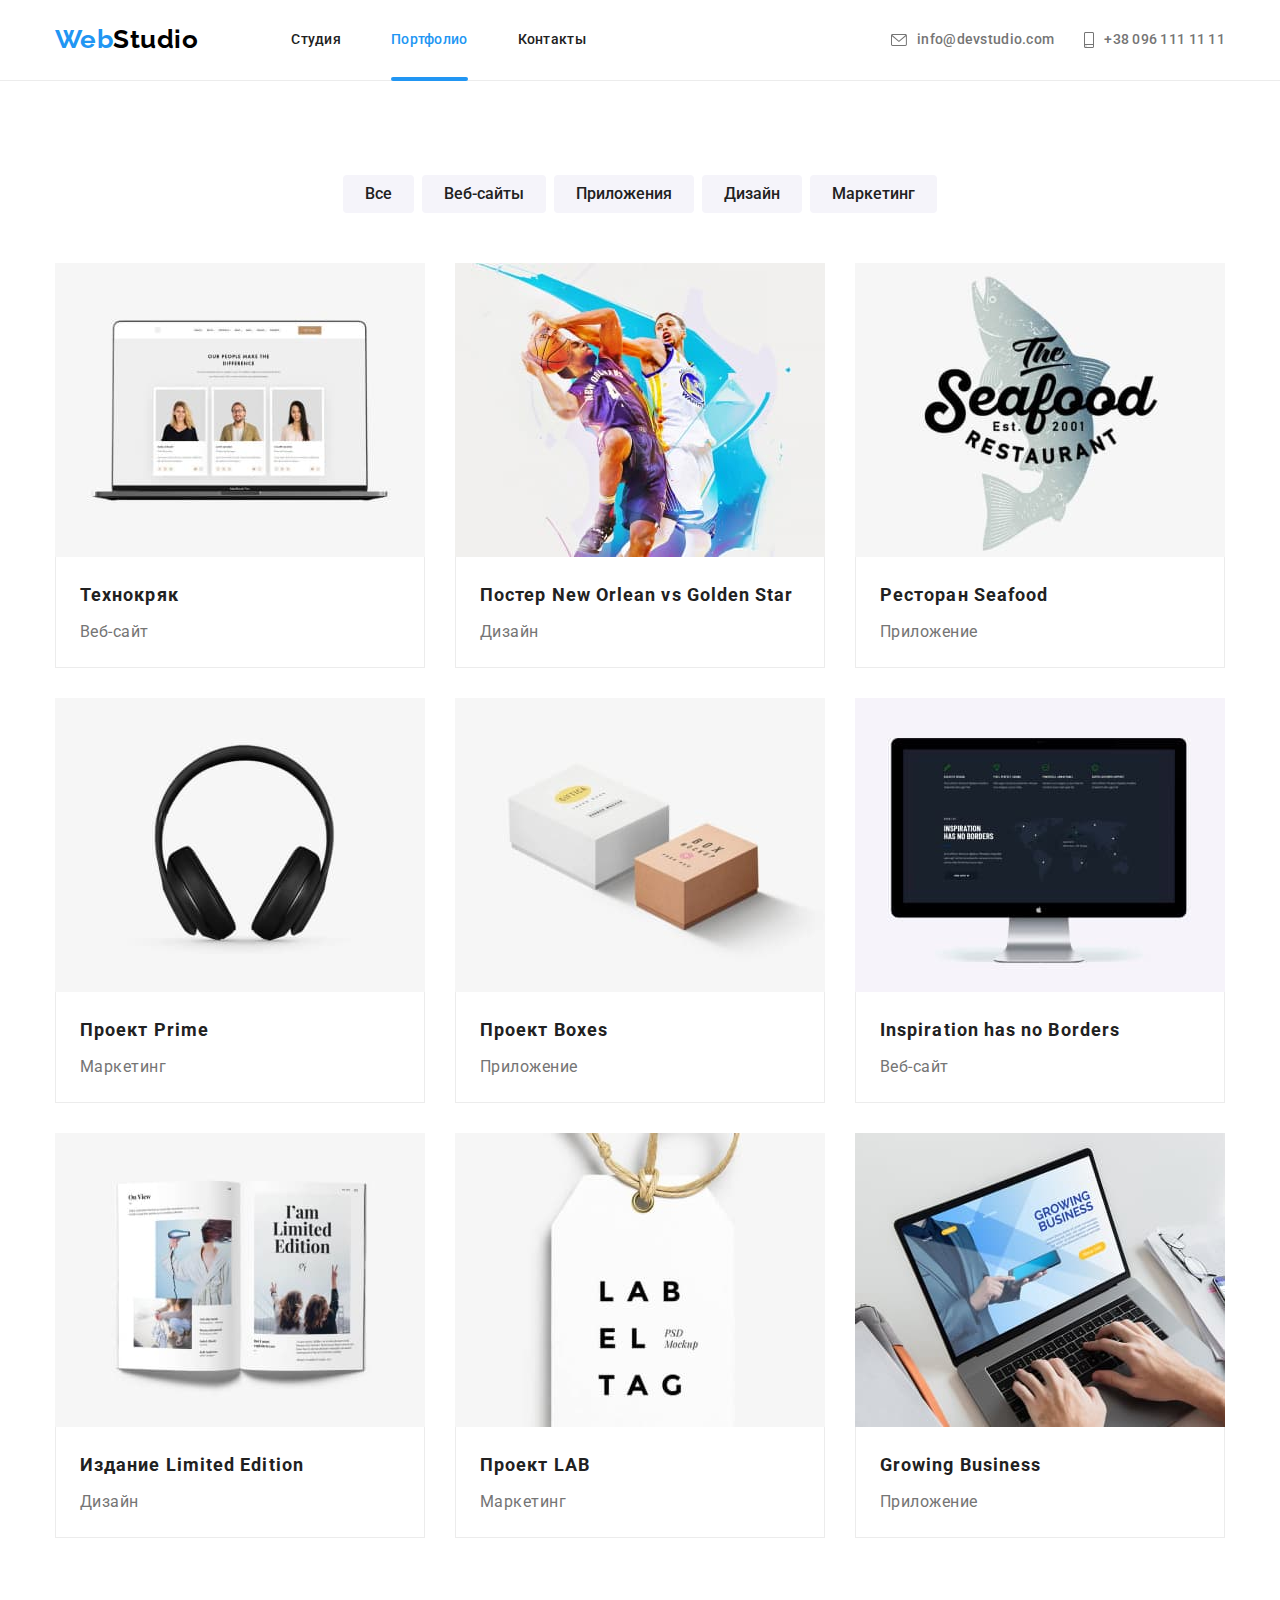
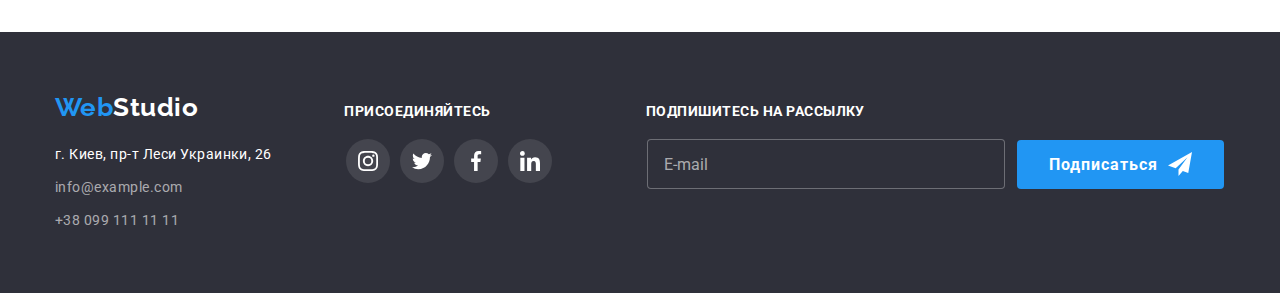
==== commit 91c49f9a: "final updates" ====
--- a/portfolio.html
+++ b/portfolio.html
@@ -15,20 +15,23 @@
       rel="stylesheet"
       href="https://cdnjs.cloudflare.com/ajax/libs/modern-normalize/1.1.0/modern-normalize.min.css"
     />
-    <link rel="stylesheet" href="./css/main.min.css">
+    <link rel="stylesheet" href="./css/main.min.css" />
   </head>
   <body>
     <!-- Header -->
     <header class="header">
       <div class="container header__container">
         <a href="" class="logo">Web<span class="logo--light">Studio</span></a>
+
         <nav class="site-nav">
           <ul class="site-nav__list">
             <li class="site-nav__item">
               <a href="./index.html" class="site-nav__link">Студия</a>
             </li>
             <li class="site-nav__item">
-              <a href="./portfolio.html" class="site-nav__link site-nav__link--current">Портфолио</a>
+              <a href="./portfolio.html" class="site-nav__link site-nav__link--current"
+                >Портфолио</a
+              >
             </li>
             <li class="site-nav__item"><a href="" class="site-nav__link">Контакты</a></li>
           </ul>
@@ -37,7 +40,7 @@
           <li class="contact-nav__item">
             <a href="mailto:info@devstudio.com" class="contact-nav__link">
               <svg class="contact-nav__icon" width="16" height="12">
-                <use href="./images/icons.svg#envelope">
+                <use href="./images/icons.svg#envelope"></use>
               </svg>
               info@devstudio.com
             </a>
@@ -51,11 +54,67 @@
             </a>
           </li>
         </ul>
+        <button
+          class="menu-btn"
+          type="button"
+          aria-expanded="false"
+          aria-controls="mobile-menu-container"
+          data-menu-button
+        >
+          <svg width="40" height="40" aria-label="Переключатель моб меню">
+            <use class="menu-btn__icon-menu" href="./images/icons.svg#menu"></use>
+            <use class="menu-btn__icon-close" href="./images/icons.svg#close"></use>
+          </svg>
+        </button>
+        <div class="mobile-menu-container" id="mobile-menu-container" data-menu>
+          <ul class="mobile-menu">
+            <li class="mobile-menu__item">
+              <a href="./index.html" class="mobile-menu__link">Студия</a>
+            </li>
+            <li class="mobile-menu__item">
+              <a href="./portfolio.html" class="mobile-menu__link mobile-menu__link--current"
+                >Портфолио</a
+              >
+            </li>
+            <li class="mobile-menu__item"><a href="" class="mobile-menu__link">Контакты</a></li>
+          </ul>
+          <div class="mobile-contact__container">
+            <ul class="mobile-contact__list">
+              <li class="mobile-contact__item">
+                <a
+                  href="tel:+380961111111"
+                  class="mobile-contact__link mobile-contact__link--phone"
+                >
+                  +38 096 111 11 11
+                </a>
+              </li>
+              <li class="mobile-contact__item">
+                <a href="mailto:info@devstudio.com" class="mobile-contact__link">
+                  info@devstudio.com
+                </a>
+              </li>
+            </ul>
+            <ul class="mobile-menu-socials">
+              <li class="mobile-menu-socials__item">
+                <a class="mobile-menu-socials__link" href="https://www.instagram.com">Instagram</a>
+              </li>
+              <li class="mobile-menu-socials__item">
+                <a class="mobile-menu-socials__link" href="https://twitter.com/">Twitter</a>
+              </li>
+              <li class="mobile-menu-socials__item">
+                <a class="mobile-menu-socials__link" href="https://facebook.com/">Facebook</a>
+              </li>
+              <li class="mobile-menu-socials__item">
+                <a class="mobile-menu-socials__link" href="https://linkedin.com/">LinkedIn</a>
+              </li>
+            </ul>
+          </div>
+        </div>
       </div>
     </header>
     <!-- Main -->
     <main>
-      <section class="section block">
+      <section class="section">
         <div class="container">
           <h1 class="section__title visually-hidden">Портфолио</h1>
           <ul class="filters">
@@ -79,167 +138,355 @@
             <li class="card-set__item">
               <article class="card-set__element">
                 <a class="card-set__link" href="">
-                <div class="card-set__thumb">
-                  <picture>
-  <source srcset="./images/projects/project-1/project-1-desk-@1x.jpg 1x, ./images/projects/project-1/project-1-desk-@2x.jpg 2x" media="(min-width: 1200px)" />
-  <source srcset="./images/projects/project-1/project-1-tab-@1x.jpg 1x, ./images/projects/project-1/project-1-tab-@2x.jpg 2x" media="(min-width: 768px)" />  
-  <source srcset="./images/projects/project-1/project-1-mob-@1x.jpg 1x, ./images/projects/project-1/project-1-mob-@2x.jpg 2x" media="(max-width: 767px)" />
-                    <img src="./images/projects/project-1/project-1.jpg" alt="project-1" /></picture>
-                    <p class="card-set__text">Технокряк это современная площадка распространения коронавируса. Компании используют эту платформу для цифрового шпионажа и атак на защищённые сервера конкурентов.</p>
-                </div>
-                <div class="card-set__content">
-                      <h2 class="card-set__title">Технокряк</h2>
-                      <p class="card-set__description">Веб-сайт</p>
-                </div>
-                  </a>
-              </article>
-            </li>
-
-            <li class="card-set__item">
-              <article class="card-set__element">
-                <a class="card-set__link" href="">
-                <div class="card-set__thumb">
-                  <picture>
-  <source srcset="./images/projects/project-2/project-2-desk-@1x.jpg 1x, ./images/projects/project-2/project-2-desk-@2x.jpg 2x" media="(min-width: 1200px)" />
-  <source srcset="./images/projects/project-2/project-2-tab-@1x.jpg 1x, ./images/projects/project-2/project-2-tab-@2x.jpg 2x" media="(min-width: 768px)" />  
-  <source srcset="./images/projects/project-2/project-2-mob-@1x.jpg 1x, ./images/projects/project-2/project-2-mob-@2x.jpg 2x" media="(max-width: 767px)" />
-                <img src="./images/projects/project-2/project-2.jpg" alt="project-2" /></picture>
-                <p class="card-set__text">Технокряк это современная площадка распространения коронавируса. Компании используют эту платформу для цифрового шпионажа и атак на защищённые сервера конкурентов.</p>
-                </div>
-                    <div class="card-set__content">
-                      <h2 class="card-set__title">
-                        Постер <span lang="en">New Orlean vs Golden Star</span>
-                      </h2>
-                      <p class="card-set__description">Дизайн</p>
-                    </div>
-                  </a>
-              </article>
-            </li>
-
-            <li class="card-set__item">
-              <article class="card-set__element">
-                <a class="card-set__link" href="">
-                <div class="card-set__thumb">
-                  <picture>
-  <source srcset="./images/projects/project-3/project-3-desk-@1x.jpg 1x, ./images/projects/project-3/project-3-desk-@2x.jpg 2x" media="(min-width: 1200px)" />
-  <source srcset="./images/projects/project-3/project-3-tab-@1x.jpg 1x, ./images/projects/project-3/project-3-tab-@2x.jpg 2x" media="(min-width: 768px)" />  
-  <source srcset="./images/projects/project-3/project-3-mob-@1x.jpg 1x, ./images/projects/project-3/project-3-mob-@2x.jpg 2x" media="(max-width: 767px)" />
-                    <img src="./images/projects/project-3/project-3.jpg" alt="project-3" /></picture>
-                    <p class="card-set__text">Технокряк это современная площадка распространения коронавируса. Компании используют эту платформу для цифрового шпионажа и атак на защищённые сервера конкурентов.</p></div>
-                    <div class="card-set__content">
-                      <h2 class="card-set__title">Ресторан <span lang="en">Seafood</span></h2>
-                      <p class="card-set__description">Приложение</p>
-                    </div>
-                  </a>
-              </article>
-            </li>
-
-            <li class="card-set__item">
-              <article class="card-set__element">
-                <a class="card-set__link" href="">
-                <div class="card-set__thumb">
-                  <picture></picture>
-  <source srcset="./images/projects/project-4/project-4-desk-@1x.jpg 1x, ./images/projects/project-4/project-4-desk-@2x.jpg 2x" media="(min-width: 1200px)" />
-  <source srcset="./images/projects/project-4/project-4-tab-@1x.jpg 1x, ./images/projects/project-4/project-4-tab-@2x.jpg 2x" media="(min-width: 768px)" />  
-  <source srcset="./images/projects/project-4/project-4-mob-@1x.jpg 1x, ./images/projects/project-4/project-4-mob-@2x.jpg 2x" media="(max-width: 767px)" />
-                    <img src="./images/projects/project-4/project-4.jpg" alt="project-4" />
-                    <p class="card-set__text">Технокряк это современная площадка распространения коронавируса. Компании используют эту платформу для цифрового шпионажа и атак на защищённые сервера конкурентов.</p></div>
-                    <div class="card-set__content">
-                      <h2 class="card-set__title">Проект <span lang="en">Prime</span></h2>
-                      <p class="card-set__description">Маркетинг</p>
-                    </div>
-                  </a>
-              </article>
-            </li>
-
-            <li class="card-set__item">
-              <article class="card-set__element">
-                <a class="card-set__link" href="">
-                <div class="card-set__thumb">
-                  <picture></picture>
-  <source srcset="./images/projects/project-5/project-5-desk-@1x.jpg 1x, ./images/projects/project-5/project-5-desk-@2x.jpg 2x" media="(min-width: 1200px)" />
-  <source srcset="./images/projects/project-5/project-5-tab-@1x.jpg 1x, ./images/projects/project-5/project-5-tab-@2x.jpg 2x" media="(min-width: 768px)" />  
-  <source srcset="./images/projects/project-5/project-5-mob-@1x.jpg 1x, ./images/projects/project-5/project-5-mob-@2x.jpg 2x" media="(max-width: 767px)" />
-                    <img src="./images/projects/project-5/project-5.jpg" alt="project-5" />
-                    <p class="card-set__text">Технокряк это современная площадка распространения коронавируса. Компании используют эту платформу для цифрового шпионажа и атак на защищённые сервера конкурентов.</p></div>
-                    <div class="card-set__content">
-                      <h2 class="card-set__title">Проект <span lang="en">Boxes</span></h2>
-                      <p class="card-set__description">Приложение</p>
-                    </div>
-                  </a>
-              </article>
-            </li>
-
-            <li class="card-set__item">
-              <article class="card-set__element">
-                <a class="card-set__link" href="">
-                <div class="card-set__thumb">
-                  <picture></picture>
-  <source srcset="./images/projects/project-6/project-6-desk-@1x.jpg 1x, ./images/projects/project-6/project-6-desk-@2x.jpg 2x" media="(min-width: 1200px)" />
-  <source srcset="./images/projects/project-6/project-6-tab-@1x.jpg 1x, ./images/projects/project-6/project-6-tab-@2x.jpg 2x" media="(min-width: 768px)" />  
-  <source srcset="./images/projects/project-6/project-6-mob-@1x.jpg 1x, ./images/projects/project-6/project-6-mob-@2x.jpg 2x" media="(max-width: 767px)" />
-                    <img src="./images/projects/project-6/project-6.jpg" alt="project-6" />
-                    <p class="card-set__text">Технокряк это современная площадка распространения коронавируса. Компании используют эту платформу для цифрового шпионажа и атак на защищённые сервера конкурентов.</p></div>
-                    <div class="card-set__content">
-                      <h2 class="card-set__title"><span lang="en">Inspiration has no Borders</span></h2>
-                      <p class="card-set__description">Веб-сайт</p>
-                    </div>
-                  </a>
-              </article>
-            </li>
-
-            <li class="card-set__item">
-              <article class="card-set__element">
-                <a class="card-set__link" href="">
-                <div class="card-set__thumb">
-                  <picture></picture>
-  <source srcset="./images/projects/project-7/project-7-desk-@1x.jpg 1x, ./images/projects/project-7/project-7-desk-@2x.jpg 2x" media="(min-width: 1200px)" />
-  <source srcset="./images/projects/project-7/project-7-tab-@1x.jpg 1x, ./images/projects/project-7/project-7-tab-@2x.jpg 2x" media="(min-width: 768px)" />  
-  <source srcset="./images/projects/project-7/project-7-mob-@1x.jpg 1x, ./images/projects/project-7/project-7-mob-@2x.jpg 2x" media="(max-width: 767px)" />
-                    <img src="./images/projects/project-7/project-7.jpg" alt="project-7" />
-                    <p class="card-set__text">Технокряк это современная площадка распространения коронавируса. Компании используют эту платформу для цифрового шпионажа и атак на защищённые сервера конкурентов.</p></div>
-                    <div class="card-set__content">
-                      <h2 class="card-set__title">Издание <span lang="en">Limited Edition</span></h2>
-                      <p class="card-set__description">Дизайн</p>
-                    </div>
-                  </a>
-              </article>
-            </li>
-
-            <li class="card-set__item">
-              <article class="card-set__element">
-                <a class="card-set__link" href="">
-                <div class="card-set__thumb">
-                  <picture></picture>
-  <source srcset="./images/projects/project-8/project-8-desk-@1x.jpg 1x, ./images/projects/project-8/project-8-desk-@2x.jpg 2x" media="(min-width: 1200px)" />
-  <source srcset="./images/projects/project-8/project-8-tab-@1x.jpg 1x, ./images/projects/project-8/project-8-tab-@2x.jpg 2x" media="(min-width: 768px)" />  
-  <source srcset="./images/projects/project-8/project-8-mob-@1x.jpg 1x, ./images/projects/project-8/project-8-mob-@2x.jpg 2x" media="(max-width: 767px)" />
-                    <img src="./images/projects/project-8/project-8.jpg" alt="project-8" />
-                    <p class="card-set__text">Технокряк это современная площадка распространения коронавируса. Компании используют эту платформу для цифрового шпионажа и атак на защищённые сервера конкурентов.</p></div>
-                    <div class="card-set__content">
-                      <h2 class="card-set__title">Проект <span lang="en">LAB</span></h2>
-                      <p class="card-set__description">Маркетинг</p>
-                    </div>
-                  </a>
-              </article>
-            </li>
-
-            <li class="card-set__item">
-              <article class="card-set__element">
-                <a class="card-set__link" href="">
-                <div class="card-set__thumb">
-                  <picture></picture>
-  <source srcset="./images/projects/project-9/project-9-desk-@1x.jpg 1x, ./images/projects/project-9/project-9-desk-@2x.jpg 2x" media="(min-width: 1200px)" />
-  <source srcset="./images/projects/project-9/project-9-tab-@1x.jpg 1x, ./images/projects/project-9/project-9-tab-@2x.jpg 2x" media="(min-width: 768px)" />  
-  <source srcset="./images/projects/project-9/project-9-mob-@1x.jpg 1x, ./images/projects/project-9/project-9-mob-@2x.jpg 2x" media="(max-width: 767px)" />
-                    <img src="./images/projects/project-9/project-9.jpg" alt="project-9" />
-                    <p class="card-set__text">Технокряк это современная площадка распространения коронавируса. Компании используют эту платформу для цифрового шпионажа и атак на защищённые сервера конкурентов.</p>
-                  </div>
-                    <div class="card-set__content">
-                      <h2 class="card-set__title"><span lang="en">Growing Business</span></h2>
-                      <p class="card-set__description">Приложение</p>
-                    </div>
-                  </a>
+                  <div class="card-set__thumb">
+                    <picture>
+                      <source
+                        srcset="
+                          ./images/projects/project-1/project-1-desk-@1x.jpg 1x,
+                          ./images/projects/project-1/project-1-desk-@2x.jpg 2x
+                        "
+                        media="(min-width: 1200px)" />
+                      <source
+                        srcset="
+                          ./images/projects/project-1/project-1-tab-@1x.jpg 1x,
+                          ./images/projects/project-1/project-1-tab-@2x.jpg 2x
+                        "
+                        media="(min-width: 768px)" />
+                      <source
+                        srcset="
+                          ./images/projects/project-1/project-1-mob-@1x.jpg 1x,
+                          ./images/projects/project-1/project-1-mob-@2x.jpg 2x
+                        "
+                        media="(max-width: 767px)" />
+                      <img src="./images/projects/project-1/project-1.jpg" alt="project-1"
+                    /></picture>
+                    <p class="card-set__text">
+                      Технокряк это современная площадка распространения коронавируса. Компании
+                      используют эту платформу для цифрового шпионажа и атак на защищённые сервера
+                      конкурентов.
+                    </p>
+                  </div>
+                  <div class="card-set__content">
+                    <h2 class="card-set__title">Технокряк</h2>
+                    <p class="card-set__description">Веб-сайт</p>
+                  </div>
+                </a>
+              </article>
+            </li>
+
+            <li class="card-set__item">
+              <article class="card-set__element">
+                <a class="card-set__link" href="">
+                  <div class="card-set__thumb">
+                    <picture>
+                      <source
+                        srcset="
+                          ./images/projects/project-2/project-2-desk-@1x.jpg 1x,
+                          ./images/projects/project-2/project-2-desk-@2x.jpg 2x
+                        "
+                        media="(min-width: 1200px)" />
+                      <source
+                        srcset="
+                          ./images/projects/project-2/project-2-tab-@1x.jpg 1x,
+                          ./images/projects/project-2/project-2-tab-@2x.jpg 2x
+                        "
+                        media="(min-width: 768px)" />
+                      <source
+                        srcset="
+                          ./images/projects/project-2/project-2-mob-@1x.jpg 1x,
+                          ./images/projects/project-2/project-2-mob-@2x.jpg 2x
+                        "
+                        media="(max-width: 767px)" />
+                      <img src="./images/projects/project-2/project-2.jpg" alt="project-2"
+                    /></picture>
+                    <p class="card-set__text">
+                      Технокряк это современная площадка распространения коронавируса. Компании
+                      используют эту платформу для цифрового шпионажа и атак на защищённые сервера
+                      конкурентов.
+                    </p>
+                  </div>
+                  <div class="card-set__content">
+                    <h2 class="card-set__title">
+                      Постер <span lang="en">New Orlean vs Golden Star</span>
+                    </h2>
+                    <p class="card-set__description">Дизайн</p>
+                  </div>
+                </a>
+              </article>
+            </li>
+
+            <li class="card-set__item">
+              <article class="card-set__element">
+                <a class="card-set__link" href="">
+                  <div class="card-set__thumb">
+                    <picture>
+                      <source
+                        srcset="
+                          ./images/projects/project-3/project-3-desk-@1x.jpg 1x,
+                          ./images/projects/project-3/project-3-desk-@2x.jpg 2x
+                        "
+                        media="(min-width: 1200px)" />
+                      <source
+                        srcset="
+                          ./images/projects/project-3/project-3-tab-@1x.jpg 1x,
+                          ./images/projects/project-3/project-3-tab-@2x.jpg 2x
+                        "
+                        media="(min-width: 768px)" />
+                      <source
+                        srcset="
+                          ./images/projects/project-3/project-3-mob-@1x.jpg 1x,
+                          ./images/projects/project-3/project-3-mob-@2x.jpg 2x
+                        "
+                        media="(max-width: 767px)" />
+                      <img src="./images/projects/project-3/project-3.jpg" alt="project-3"
+                    /></picture>
+                    <p class="card-set__text">
+                      Технокряк это современная площадка распространения коронавируса. Компании
+                      используют эту платформу для цифрового шпионажа и атак на защищённые сервера
+                      конкурентов.
+                    </p>
+                  </div>
+                  <div class="card-set__content">
+                    <h2 class="card-set__title">Ресторан <span lang="en">Seafood</span></h2>
+                    <p class="card-set__description">Приложение</p>
+                  </div>
+                </a>
+              </article>
+            </li>
+
+            <li class="card-set__item">
+              <article class="card-set__element">
+                <a class="card-set__link" href="">
+                  <div class="card-set__thumb">
+                    <picture>
+                      <source
+                        srcset="
+                          ./images/projects/project-4/project-4-desk-@1x.jpg 1x,
+                          ./images/projects/project-4/project-4-desk-@2x.jpg 2x
+                        "
+                        media="(min-width: 1200px)" />
+                      <source
+                        srcset="
+                          ./images/projects/project-4/project-4-tab-@1x.jpg 1x,
+                          ./images/projects/project-4/project-4-tab-@2x.jpg 2x
+                        "
+                        media="(min-width: 768px)" />
+                      <source
+                        srcset="
+                          ./images/projects/project-4/project-4-mob-@1x.jpg 1x,
+                          ./images/projects/project-4/project-4-mob-@2x.jpg 2x
+                        "
+                        media="(max-width: 767px)" />
+                      <img src="./images/projects/project-4/project-4.jpg" alt="project-4"
+                    /></picture>
+                    <p class="card-set__text">
+                      Технокряк это современная площадка распространения коронавируса. Компании
+                      используют эту платформу для цифрового шпионажа и атак на защищённые сервера
+                      конкурентов.
+                    </p>
+                  </div>
+                  <div class="card-set__content">
+                    <h2 class="card-set__title">Проект <span lang="en">Prime</span></h2>
+                    <p class="card-set__description">Маркетинг</p>
+                  </div>
+                </a>
+              </article>
+            </li>
+
+            <li class="card-set__item">
+              <article class="card-set__element">
+                <a class="card-set__link" href="">
+                  <div class="card-set__thumb">
+                    <picture>
+                      <source
+                        srcset="
+                          ./images/projects/project-5/project-5-desk-@1x.jpg 1x,
+                          ./images/projects/project-5/project-5-desk-@2x.jpg 2x
+                        "
+                        media="(min-width: 1200px)" />
+                      <source
+                        srcset="
+                          ./images/projects/project-5/project-5-tab-@1x.jpg 1x,
+                          ./images/projects/project-5/project-5-tab-@2x.jpg 2x
+                        "
+                        media="(min-width: 768px)" />
+                      <source
+                        srcset="
+                          ./images/projects/project-5/project-5-mob-@1x.jpg 1x,
+                          ./images/projects/project-5/project-5-mob-@2x.jpg 2x
+                        "
+                        media="(max-width: 767px)" />
+                      <img src="./images/projects/project-5/project-5.jpg" alt="project-5"
+                    /></picture>
+                    <p class="card-set__text">
+                      Технокряк это современная площадка распространения коронавируса. Компании
+                      используют эту платформу для цифрового шпионажа и атак на защищённые сервера
+                      конкурентов.
+                    </p>
+                  </div>
+                  <div class="card-set__content">
+                    <h2 class="card-set__title">Проект <span lang="en">Boxes</span></h2>
+                    <p class="card-set__description">Приложение</p>
+                  </div>
+                </a>
+              </article>
+            </li>
+
+            <li class="card-set__item">
+              <article class="card-set__element">
+                <a class="card-set__link" href="">
+                  <div class="card-set__thumb">
+                    <picture>
+                      <source
+                        srcset="
+                          ./images/projects/project-6/project-6-desk-@1x.jpg 1x,
+                          ./images/projects/project-6/project-6-desk-@2x.jpg 2x
+                        "
+                        media="(min-width: 1200px)" />
+                      <source
+                        srcset="
+                          ./images/projects/project-6/project-6-tab-@1x.jpg 1x,
+                          ./images/projects/project-6/project-6-tab-@2x.jpg 2x
+                        "
+                        media="(min-width: 768px)" />
+                      <source
+                        srcset="
+                          ./images/projects/project-6/project-6-mob-@1x.jpg 1x,
+                          ./images/projects/project-6/project-6-mob-@2x.jpg 2x
+                        "
+                        media="(max-width: 767px)" />
+                      <img src="./images/projects/project-6/project-6.jpg" alt="project-6"
+                    /></picture>
+                    <p class="card-set__text">
+                      Технокряк это современная площадка распространения коронавируса. Компании
+                      используют эту платформу для цифрового шпионажа и атак на защищённые сервера
+                      конкурентов.
+                    </p>
+                  </div>
+                  <div class="card-set__content">
+                    <h2 class="card-set__title">
+                      <span lang="en">Inspiration has no Borders</span>
+                    </h2>
+                    <p class="card-set__description">Веб-сайт</p>
+                  </div>
+                </a>
+              </article>
+            </li>
+
+            <li class="card-set__item">
+              <article class="card-set__element">
+                <a class="card-set__link" href="">
+                  <div class="card-set__thumb">
+                    <picture>
+                      <source
+                        srcset="
+                          ./images/projects/project-7/project-7-desk-@1x.jpg 1x,
+                          ./images/projects/project-7/project-7-desk-@2x.jpg 2x
+                        "
+                        media="(min-width: 1200px)" />
+                      <source
+                        srcset="
+                          ./images/projects/project-7/project-7-tab-@1x.jpg 1x,
+                          ./images/projects/project-7/project-7-tab-@2x.jpg 2x
+                        "
+                        media="(min-width: 768px)" />
+                      <source
+                        srcset="
+                          ./images/projects/project-7/project-7-mob-@1x.jpg 1x,
+                          ./images/projects/project-7/project-7-mob-@2x.jpg 2x
+                        "
+                        media="(max-width: 767px)" />
+                      <img src="./images/projects/project-7/project-7.jpg" alt="project-7"
+                    /></picture>
+                    <p class="card-set__text">
+                      Технокряк это современная площадка распространения коронавируса. Компании
+                      используют эту платформу для цифрового шпионажа и атак на защищённые сервера
+                      конкурентов.
+                    </p>
+                  </div>
+                  <div class="card-set__content">
+                    <h2 class="card-set__title">Издание <span lang="en">Limited Edition</span></h2>
+                    <p class="card-set__description">Дизайн</p>
+                  </div>
+                </a>
+              </article>
+            </li>
+
+            <li class="card-set__item">
+              <article class="card-set__element">
+                <a class="card-set__link" href="">
+                  <div class="card-set__thumb">
+                    <picture>
+                      <source
+                        srcset="
+                          ./images/projects/project-8/project-8-desk-@1x.jpg 1x,
+                          ./images/projects/project-8/project-8-desk-@2x.jpg 2x
+                        "
+                        media="(min-width: 1200px)" />
+                      <source
+                        srcset="
+                          ./images/projects/project-8/project-8-tab-@1x.jpg 1x,
+                          ./images/projects/project-8/project-8-tab-@2x.jpg 2x
+                        "
+                        media="(min-width: 768px)" />
+                      <source
+                        srcset="
+                          ./images/projects/project-8/project-8-mob-@1x.jpg 1x,
+                          ./images/projects/project-8/project-8-mob-@2x.jpg 2x
+                        "
+                        media="(max-width: 767px)" />
+                      <img src="./images/projects/project-8/project-8.jpg" alt="project-8"
+                    /></picture>
+                    <p class="card-set__text">
+                      Технокряк это современная площадка распространения коронавируса. Компании
+                      используют эту платформу для цифрового шпионажа и атак на защищённые сервера
+                      конкурентов.
+                    </p>
+                  </div>
+                  <div class="card-set__content">
+                    <h2 class="card-set__title">Проект <span lang="en">LAB</span></h2>
+                    <p class="card-set__description">Маркетинг</p>
+                  </div>
+                </a>
+              </article>
+            </li>
+
+            <li class="card-set__item">
+              <article class="card-set__element">
+                <a class="card-set__link" href="">
+                  <div class="card-set__thumb">
+                    <picture>
+                      <source
+                        srcset="
+                          ./images/projects/project-9/project-9-desk-@1x.jpg 1x,
+                          ./images/projects/project-9/project-9-desk-@2x.jpg 2x
+                        "
+                        media="(min-width: 1200px)" />
+                      <source
+                        srcset="
+                          ./images/projects/project-9/project-9-tab-@1x.jpg 1x,
+                          ./images/projects/project-9/project-9-tab-@2x.jpg 2x
+                        "
+                        media="(min-width: 768px)" />
+                      <source
+                        srcset="
+                          ./images/projects/project-9/project-9-mob-@1x.jpg 1x,
+                          ./images/projects/project-9/project-9-mob-@2x.jpg 2x
+                        "
+                        media="(max-width: 767px)" />
+                      <img src="./images/projects/project-9/project-9.jpg" alt="project-9"
+                    /></picture>
+                    <p class="card-set__text">
+                      Технокряк это современная площадка распространения коронавируса. Компании
+                      используют эту платформу для цифрового шпионажа и атак на защищённые сервера
+                      конкурентов.
+                    </p>
+                  </div>
+                  <div class="card-set__content">
+                    <h2 class="card-set__title"><span lang="en">Growing Business</span></h2>
+                    <p class="card-set__description">Приложение</p>
+                  </div>
+                </a>
               </article>
             </li>
           </ul>
@@ -250,68 +497,99 @@
     <footer class="footer">
       <div class="container footer-container">
         <div class="footer__sections">
-        <a class="logo" href="">Web<span class="logo--dark">Studio</span></a>
-        <address class="address">
-          <ul class="address__list">
-            <li class="address__item">
+          <a class="logo" href="">Web<span class="logo--dark">Studio</span></a>
+          <address class="address">
+            <ul class="address__list">
+              <li class="address__item">
+                <a
+                  class="address__link"
+                  href="https://goo.gl/maps/oisESLWzGZFU7cvu8"
+                  target="_blank"
+                  rel="noreferrer noopener"
+                  >г. Киев, пр-т Леси Украинки, 26</a
+                >
+              </li>
+              <li class="address__item">
+                <a href="mailto:info@example.com" class="address__contact">info@example.com</a>
+              </li>
+              <li class="address__item">
+                <a href="tel:+380991111111" class="address__contact">+38 099 111 11 11</a>
+              </li>
+            </ul>
+          </address>
+        </div>
+        <div class="footer__sections">
+          <p class="footer__text">Присоединяйтесь</p>
+          <ul class="socials">
+            <li class="socials__item">
               <a
-              class="address__link"
-                href="https://goo.gl/maps/oisESLWzGZFU7cvu8"
+                class="socials__link socials__link--dark"
+                href="https://www.instagram.com/"
                 target="_blank"
                 rel="noreferrer noopener"
-                >г. Киев, пр-т Леси Украинки, 26</a
               >
-            </li>
-            <li class="address__item">
-              <a href="mailto:info@example.com" class="address__contact">info@example.com</a>
-            </li>
-            <li class="address__item">
-              <a href="tel:+380991111111" class="address__contact">+38 099 111 11 11</a>
+                <svg width="20" height="20">
+                  <use href="./images/icons.svg#instagram-2"></use>
+                </svg>
+              </a>
+            </li>
+            <li class="socials__item">
+              <a
+                class="socials__link socials__link--dark"
+                href="https://twitter.com/"
+                target="_blank"
+                rel="noreferrer noopener"
+              >
+                <svg width="20" height="20">
+                  <use href="./images/icons.svg#twitter-1"></use>
+                </svg>
+              </a>
+            </li>
+            <li class="socials__item">
+              <a
+                class="socials__link socials__link--dark"
+                href="https://www.facebook.com/"
+                target="_blank"
+                rel="noreferrer noopener"
+              >
+                <svg width="20" height="20">
+                  <use href="./images/icons.svg#facebook-1"></use>
+                </svg>
+              </a>
+            </li>
+            <li class="socials__item">
+              <a
+                class="socials__link socials__link--dark"
+                href="https://www.linkedin.com/"
+                target="_blank"
+                rel="noreferrer noopener"
+              >
+                <svg width="20" height="20">
+                  <use href="./images/icons.svg#linkedin-1"></use>
+                </svg>
+              </a>
             </li>
           </ul>
-        </address>
-      </div>
-      <div class="footer__sections">
-        <p class="footer__text">Присоединяйтесь</p>
-        <ul class="socials">
-        <li class="socials__item">
-          <a class="socials__link socials__link--dark" href="https://www.instagram.com/" target="_blank" rel="noreferrer noopener">
-            <svg width="20" height="20">
-              <use href="./images/icons.svg#instagram-2"></use>
-            </svg>
-          </a>
-        </li>
-        <li class="socials__item">
-          <a class="socials__link socials__link--dark" href="https://twitter.com/" target="_blank" rel="noreferrer noopener">
-            <svg width="20" height="20">
-              <use href="./images/icons.svg#twitter-1"></use>
-            </svg>
-          </a>
-        </li>
-        <li class="socials__item">
-          <a class="socials__link socials__link--dark" href="https://www.facebook.com/" target="_blank" rel="noreferrer noopener">
-            <svg width="20" height="20">
-              <use href="./images/icons.svg#facebook-1"></use>
-            </svg>
-          </a>
-        </li>
-        <li class="socials__item">
-          <a class="socials__link socials__link--dark" href="https://www.linkedin.com/" target="_blank" rel="noreferrer noopener">
-            <svg width="20" height="20">
-              <use href="./images/icons.svg#linkedin-1"></use>
-            </svg>
-          </a>
-        </li>
-        </ul>
-      </div>
-      <div class="footer__sections">
-        <p class="footer__text">Подпишитесь на рассылку</p>
-        <form class="subscribe-form">
-        <input class="subscribe-form__input" type="email" name="subscribe-form" placeholder="E-mail">
-        <button class="button btn btn--footer" type="submit" >Подписаться<svg class="subscribe-form__icon" width="24" height="24"><use href="./images/icons.svg#icon-send"></use></svg></button>
-        </form>
-      </div>
+        </div>
+        <div class="footer__sections">
+          <p class="footer__text">Подпишитесь на рассылку</p>
+          <form class="subscribe-form">
+            <input
+              class="subscribe-form__input"
+              type="email"
+              name="subscribe-form"
+              placeholder="E-mail"
+            />
+            <button class="button btn btn--footer" type="submit">
+              Подписаться<svg class="subscribe-form__icon" width="24" height="24">
+                <use href="./images/icons.svg#icon-send"></use>
+              </svg>
+            </button>
+          </form>
+        </div>
       </div>
     </footer>
+
+    <script src="./js/mobile-menu.js"></script>
   </body>
 </html>
--- a/css/main.min.css
+++ b/css/main.min.css
@@ -1 +1 @@
-body{background-color:var(--text-color-white);color:var(--secondary-text-color);font-family:Roboto,sans-serif;letter-spacing:.03em;margin:0}body.modal-open{overflow:hidden}h1,h2,h3,h4,h5,h6,p,ul{margin-top:0;margin-bottom:0}img{display:block;max-width:100%;height:auto}ul{list-style:none;padding:0;margin:0}a{text-decoration:none}:root{--primary-text-color: #212121;--secondary-text-color: #757575;--text-color-white: #ffffff;--accent-color: #2196f3;--background-color: #e5e5e5;--footer-background-color: #2f303a;--filters-btn-bgc: #f5f4fa;--button-primary-hover: #188ce8;--footer-contacts: rgba(255, 255, 255, 0.6);--header-logo: #000000;--line-color: #ececec;--hero-bgc: #c4c4c4;--footer-socials-bgc: #44454e;--icons-color: #afb1b8}.visually-hidden{position:absolute;width:1px;height:1px;margin:-1px;padding:0;overflow:hidden;border:0;clip:rect(0 0 0 0)}.header{border-bottom:1px solid var(--line-color)}.logo{color:var(--accent-color);font-family:Raleway,sans-serif;font-weight:700;font-size:26px;line-height:1.2}.logo--light{color:var(--header-logo)}.logo--dark{color:var(--text-color-white)}.header__container{display:-webkit-box;display:-ms-flexbox;display:flex;-webkit-box-align:center;-ms-flex-align:center;align-items:center}@media screen and (max-width: 767px){.mobile-menu-container{position:fixed;top:0;left:0;display:-webkit-box;display:-ms-flexbox;display:flex;-webkit-box-orient:vertical;-webkit-box-direction:normal;-ms-flex-direction:column;flex-direction:column;-webkit-box-pack:justify;-ms-flex-pack:justify;justify-content:space-between;width:100vw;height:100vh;padding:48px 40px;-webkit-transform:translateX(100%);transform:translateX(100%);-webkit-transition:-webkit-transform 250ms cubic-bezier(0.4, 0, 0.2, 1);transition:-webkit-transform 250ms cubic-bezier(0.4, 0, 0.2, 1);transition:transform 250ms cubic-bezier(0.4, 0, 0.2, 1);transition:transform 250ms cubic-bezier(0.4, 0, 0.2, 1), -webkit-transform 250ms cubic-bezier(0.4, 0, 0.2, 1);background-color:var(--text-color-white)}.mobile-menu-container.is-open{-webkit-transform:translateX(0);transform:translateX(0)}}@media screen and (min-width: 768px){.mobile-menu-container{display:none}}.menu-open-btn{display:block;margin-left:auto;border:none;background-color:transparent}@media screen and (min-width: 768px){.menu-open-btn{display:none}}.mobile-menu__item:not(:last-child){margin-bottom:32px}.mobile-menu__link{font-size:40px;line-height:1.175;font-weight:500;letter-spacing:.02em;color:var(--primary-text-color);-webkit-transition:color 250ms cubic-bezier(0.4, 0, 0.2, 1);transition:color 250ms cubic-bezier(0.4, 0, 0.2, 1)}.mobile-menu__link:hover,.mobile-menu__link:focus{color:var(--accent-color)}.mobile-menu-socials{display:-webkit-box;display:-ms-flexbox;display:flex;font-weight:500;font-size:18px;line-height:1.2222222222;letter-spacing:.02em}@media screen and (min-width: 768px){.mobile-menu-socials{display:none}}.mobile-menu-socials__item:not(:last-child)::after{content:"";margin-right:10px;margin-left:10px;width:22px;border:1px solid rgba(33,33,33,.2);-webkit-transform:rotate(90deg);transform:rotate(90deg)}.mobile-menu-socials__link{color:var(--accent-color)}.mobile-contact__item:not(:last-child){margin-bottom:32px}.mobile-contact__link{color:var(--secondary-text-color);font-weight:500;font-size:34px;line-height:calc 1.1764705882;letter-spacing:.02em;-webkit-transition:color 250ms cubic-bezier(0.4, 0, 0.2, 1);transition:color 250ms cubic-bezier(0.4, 0, 0.2, 1)}.mobile-contact__link:hover,.mobile-contact__link:focus{color:var(--accent-color)}.mobile-contact__link:active{color:var(--accent-color)}.site-nav{margin-left:93px}@media screen and (max-width: 767px){.site-nav{display:none}}.site-nav__item:not(:last-child){margin-right:50px}.site-nav__list{display:-webkit-box;display:-ms-flexbox;display:flex}.site-nav__link{position:relative;display:block;padding-top:32px;padding-bottom:32px;color:var(--primary-text-color);font-weight:500;font-size:14px;line-height:1.14;letter-spacing:.02em;-webkit-transition:color 250ms cubic-bezier(0.4, 0, 0.2, 1);transition:color 250ms cubic-bezier(0.4, 0, 0.2, 1)}.site-nav__link:hover,.site-nav__link:focus{color:var(--accent-color)}.site-nav__link--current{color:var(--accent-color)}.site-nav__link--current::after{content:"";position:absolute;left:0;bottom:-1px;display:block;width:100%;height:4px;border-radius:2px;background-color:var(--accent-color)}.contact-nav{display:-webkit-box;display:-ms-flexbox;display:flex;margin-left:auto}@media screen and (max-width: 767px){.contact-nav{display:none}}@media screen and (min-width: 768px)and (max-width: 1199px){.contact-nav{-webkit-box-orient:vertical;-webkit-box-direction:normal;-ms-flex-direction:column;flex-direction:column}}@media screen and (min-width: 768px){.contact-nav__item:first-child{margin-bottom:10px}}@media screen and (min-width: 1200px){.contact-nav__item:not(:first-child){margin-left:30px}}.contact-nav__icon{fill:currentColor;margin-right:10px}.contact-nav__link{display:-webkit-box;display:-ms-flexbox;display:flex;-webkit-box-align:center;-ms-flex-align:center;align-items:center;color:var(--secondary-text-color);font-weight:500;font-size:14px;line-height:1.14;letter-spacing:.02em;-webkit-transition:color 250ms cubic-bezier(0.4, 0, 0.2, 1);transition:color 250ms cubic-bezier(0.4, 0, 0.2, 1)}.contact-nav__link:hover,.contact-nav__link:focus{color:var(--accent-color)}.contact-nav__link:active{color:var(--accent-color)}@media(max-width: 1199px){.section{padding-top:60px;padding-bottom:60px}}@media(min-width: 1200px){.section{padding-top:94px;padding-bottom:94px}}.section--no-padding-top{padding-top:0}.section--dark-bgc{background-color:var(--filters-btn-bgc)}.section__title{margin-top:0;margin-right:0;margin-bottom:50px;color:var(--primary-text-color);font-weight:700;font-size:36px;line-height:1.17;text-align:center}@media(max-width: 1199px){.section__title:first-child{display:none}}.container{padding-left:15px;padding-right:15px;margin-left:auto;margin-right:auto}@media screen and (min-width: 480px){.container{width:480px}}@media screen and (min-width: 768px){.container{width:768px}}@media screen and (min-width: 1200px){.container{width:1200px}}.hero{text-align:center;background-color:var(--hero-bgc)}@media screen and (max-width: 767px){.hero{padding-top:118px;padding-bottom:118px;background-image:-webkit-gradient(linear, left top, left bottom, from(rgba(47, 48, 58, 0.4)), to(rgba(47, 48, 58, 0.4))),url("../images/hero/hero-mob-@1x.jpg");background-image:linear-gradient(rgba(47, 48, 58, 0.4), rgba(47, 48, 58, 0.4)),url("../images/hero/hero-mob-@1x.jpg");background-repeat:no-repeat;background-size:cover;background-position:center}}@media screen and (max-width: 767px)and (min-device-pixel-ratio: 2),screen and (max-width: 767px)and (-webkit-min-device-pixel-ratio: 2),screen and (max-width: 767px)and (min-resolution: 192dpi),screen and (max-width: 767px)and (min-resolution: 2dppx){.hero{background-image:-webkit-gradient(linear, left top, left bottom, from(rgba(47, 48, 58, 0.4)), to(rgba(47, 48, 58, 0.4))),url("../images/hero/hero-mob-@2x.jpg");background-image:linear-gradient(rgba(47, 48, 58, 0.4), rgba(47, 48, 58, 0.4)),url("../images/hero/hero-mob-@2x.jpg")}}@media screen and (min-width: 768px){.hero{padding-top:118px;padding-bottom:118px;background-image:-webkit-gradient(linear, left top, left bottom, from(rgba(47, 48, 58, 0.4)), to(rgba(47, 48, 58, 0.4))),url("../images/hero/hero-tab-@1x.jpg");background-image:linear-gradient(rgba(47, 48, 58, 0.4), rgba(47, 48, 58, 0.4)),url("../images/hero/hero-tab-@1x.jpg");background-repeat:no-repeat;background-size:cover;background-position:center}}@media screen and (min-width: 768px)and (min-device-pixel-ratio: 2),screen and (min-width: 768px)and (-webkit-min-device-pixel-ratio: 2),screen and (min-width: 768px)and (min-resolution: 192dpi),screen and (min-width: 768px)and (min-resolution: 2dppx){.hero{background-image:-webkit-gradient(linear, left top, left bottom, from(rgba(47, 48, 58, 0.4)), to(rgba(47, 48, 58, 0.4))),url("../images/hero/hero-tab-@2x.jpg");background-image:linear-gradient(rgba(47, 48, 58, 0.4), rgba(47, 48, 58, 0.4)),url("../images/hero/hero-tab-@2x.jpg");background-repeat:no-repeat;background-size:cover;background-position:center}}@media screen and (min-width: 1200px){.hero{padding-top:200px;padding-bottom:200px;background-image:-webkit-gradient(linear, left top, left bottom, from(rgba(47, 48, 58, 0.4)), to(rgba(47, 48, 58, 0.4))),url("../images/hero/hero-desk-@1x.jpg");background-image:linear-gradient(rgba(47, 48, 58, 0.4), rgba(47, 48, 58, 0.4)),url("../images/hero/hero-desk-@1x.jpg");background-repeat:no-repeat;background-size:cover;background-position:center}}@media screen and (min-width: 1200px)and (min-device-pixel-ratio: 2),screen and (min-width: 1200px)and (-webkit-min-device-pixel-ratio: 2),screen and (min-width: 1200px)and (min-resolution: 192dpi),screen and (min-width: 1200px)and (min-resolution: 2dppx){.hero{background-image:-webkit-gradient(linear, left top, left bottom, from(rgba(47, 48, 58, 0.4)), to(rgba(47, 48, 58, 0.4))),url("../images/hero/hero-desk-@2x.jpg");background-image:linear-gradient(rgba(47, 48, 58, 0.4), rgba(47, 48, 58, 0.4)),url("../images/hero/hero-desk-@2x.jpg");background-repeat:no-repeat;background-size:cover;background-position:center}}.hero__title{color:var(--text-color-white);font-weight:900;letter-spacing:.06em;text-transform:uppercase}@media screen and (max-width: 1199px){.hero__title{font-size:26px;line-height:1.62}}@media screen and (min-width: 1200px){.hero__title{font-size:44px;line-height:1.36}}.button{display:inline-block;font-family:inherit;cursor:pointer;text-align:center;font-size:16px;-webkit-box-align:center;-ms-flex-align:center;align-items:center;border:transparent;border-radius:4px;-webkit-transition:background-color 250ms cubic-bezier(0.4, 0, 0.2, 1),color 250ms cubic-bezier(0.4, 0, 0.2, 1),-webkit-box-shadow 250ms cubic-bezier(0.4, 0, 0.2, 1);transition:background-color 250ms cubic-bezier(0.4, 0, 0.2, 1),color 250ms cubic-bezier(0.4, 0, 0.2, 1),-webkit-box-shadow 250ms cubic-bezier(0.4, 0, 0.2, 1);transition:background-color 250ms cubic-bezier(0.4, 0, 0.2, 1),color 250ms cubic-bezier(0.4, 0, 0.2, 1),box-shadow 250ms cubic-bezier(0.4, 0, 0.2, 1);transition:background-color 250ms cubic-bezier(0.4, 0, 0.2, 1),color 250ms cubic-bezier(0.4, 0, 0.2, 1),box-shadow 250ms cubic-bezier(0.4, 0, 0.2, 1),-webkit-box-shadow 250ms cubic-bezier(0.4, 0, 0.2, 1)}.btn{padding:10px 32px;margin-top:30px;background-color:var(--accent-color);color:var(--text-color-white);font-weight:700;line-height:1.87;letter-spacing:.06em;-webkit-transition:background-color 250ms cubic-bezier(0.4, 0, 0.2, 1),color 250ms cubic-bezier(0.4, 0, 0.2, 1),-webkit-box-shadow 250ms cubic-bezier(0.4, 0, 0.2, 1);transition:background-color 250ms cubic-bezier(0.4, 0, 0.2, 1),color 250ms cubic-bezier(0.4, 0, 0.2, 1),-webkit-box-shadow 250ms cubic-bezier(0.4, 0, 0.2, 1);transition:background-color 250ms cubic-bezier(0.4, 0, 0.2, 1),color 250ms cubic-bezier(0.4, 0, 0.2, 1),box-shadow 250ms cubic-bezier(0.4, 0, 0.2, 1);transition:background-color 250ms cubic-bezier(0.4, 0, 0.2, 1),color 250ms cubic-bezier(0.4, 0, 0.2, 1),box-shadow 250ms cubic-bezier(0.4, 0, 0.2, 1),-webkit-box-shadow 250ms cubic-bezier(0.4, 0, 0.2, 1)}.btn:hover,.btn:focus{background-color:var(--button-primary-hover);color:var(--text-color-white);-webkit-box-shadow:0px 4px 4px rgba(0,0,0,.15);box-shadow:0px 4px 4px rgba(0,0,0,.15)}.filters__btn{padding:6px 22px;background-color:var(--filters-btn-bgc);color:var(--primary-text-color);font-weight:500;line-height:1.62;-webkit-transition:background-color 250ms cubic-bezier(0.4, 0, 0.2, 1),color 250ms cubic-bezier(0.4, 0, 0.2, 1),-webkit-box-shadow 250ms cubic-bezier(0.4, 0, 0.2, 1);transition:background-color 250ms cubic-bezier(0.4, 0, 0.2, 1),color 250ms cubic-bezier(0.4, 0, 0.2, 1),-webkit-box-shadow 250ms cubic-bezier(0.4, 0, 0.2, 1);transition:background-color 250ms cubic-bezier(0.4, 0, 0.2, 1),color 250ms cubic-bezier(0.4, 0, 0.2, 1),box-shadow 250ms cubic-bezier(0.4, 0, 0.2, 1);transition:background-color 250ms cubic-bezier(0.4, 0, 0.2, 1),color 250ms cubic-bezier(0.4, 0, 0.2, 1),box-shadow 250ms cubic-bezier(0.4, 0, 0.2, 1),-webkit-box-shadow 250ms cubic-bezier(0.4, 0, 0.2, 1)}.filters__btn:hover,.filters__btn:focus{background-color:var(--accent-color);color:var(--text-color-white);-webkit-box-shadow:0px 3px 1px rgba(0,0,0,.1),0px 1px 2px rgba(0,0,0,.08),0px 2px 2px rgba(0,0,0,.12);box-shadow:0px 3px 1px rgba(0,0,0,.1),0px 1px 2px rgba(0,0,0,.08),0px 2px 2px rgba(0,0,0,.12)}.filters__btn:active{color:var(--accent-color);-webkit-box-shadow:0px 3px 1px rgba(0,0,0,.1),0px 1px 2px rgba(0,0,0,.08),0px 2px 2px rgba(0,0,0,.12);box-shadow:0px 3px 1px rgba(0,0,0,.1),0px 1px 2px rgba(0,0,0,.08),0px 2px 2px rgba(0,0,0,.12);border:transparent}@media screen and (min-width: 768px){.features{display:-webkit-box;display:-ms-flexbox;display:flex;-ms-flex-wrap:wrap;flex-wrap:wrap;margin:-15px}}@media screen and (max-width: 767px){.features__item:not(:last-child){margin-bottom:30px}}@media screen and (min-width: 768px){.features__item{margin:15px;-ms-flex-preferred-size:calc((100% - 60px)/2);flex-basis:calc((100% - 60px)/2)}}@media screen and (min-width: 1200px){.features__item{-ms-flex-preferred-size:calc((100% - 120px)/4);flex-basis:calc((100% - 120px)/4)}}.features__icon{display:-webkit-box;display:-ms-flexbox;display:flex;-webkit-box-align:center;-ms-flex-align:center;align-items:center;-webkit-box-pack:center;-ms-flex-pack:center;justify-content:center;margin-bottom:30px;height:120px;background-color:var(--filters-btn-bgc);border-radius:4px}.features__heading{color:var(--primary-text-color);font-weight:700;font-size:14px;line-height:1.14;text-transform:uppercase;margin-bottom:10px}@media screen and (max-width: 767px){.features__heading{text-align:center}}.features__text{color:var(--secondary-text-color);line-height:1.7}@media(max-width: 1199px){.work{display:none}}@media(min-width: 1200px){.work{display:-webkit-box;display:-ms-flexbox;display:flex;-webkit-box-align:center;-ms-flex-align:center;align-items:center}}.work__item{position:relative;margin-right:30px}.work__item:nth-child(3n){margin-right:0}.work__text{position:absolute;bottom:0;display:-webkit-box;display:-ms-flexbox;display:flex;-webkit-box-pack:center;-ms-flex-pack:center;justify-content:center;-webkit-box-align:center;-ms-flex-align:center;align-items:center;width:100%;height:70px;font-weight:700;font-size:14px;line-height:1.14;text-transform:uppercase;background-color:rgba(47,48,58,.8);color:var(--text-color-white)}@media screen and (min-width: 768px){.team{display:-webkit-box;display:-ms-flexbox;display:flex;-ms-flex-wrap:wrap;flex-wrap:wrap;margin:-15px}}.team__item{background-color:var(--text-color-white);-webkit-box-shadow:0px 1px 3px rgba(0,0,0,.12),0px 1px 1px rgba(0,0,0,.14),0px 2px 1px rgba(0,0,0,.2);box-shadow:0px 1px 3px rgba(0,0,0,.12),0px 1px 1px rgba(0,0,0,.14),0px 2px 1px rgba(0,0,0,.2);border-radius:0px 0px 4px 4px;-webkit-box-align:center;-ms-flex-align:center;align-items:center}.team__item:nth-child(4n){margin-right:0}@media screen and (max-width: 767px){.team__item:not(:last-child){margin-bottom:30px}}@media screen and (min-width: 768px){.team__item{margin:15px;-ms-flex-preferred-size:calc((100% - 60px)/2);flex-basis:calc((100% - 60px)/2)}}@media screen and (min-width: 1200px){.team__item{-ms-flex-preferred-size:calc((100% - 120px)/4);flex-basis:calc((100% - 120px)/4)}}.team__card{text-align:center;padding-top:30px;padding-bottom:30px;font-size:16px}.team__title{font-weight:500;line-height:1.2;font-size:16px;margin-bottom:10px;color:var(--primary-text-color)}.team__text{color:var(--secondary-text-color);line-height:1.9;font-size:16px;margin-bottom:16px}.socials{display:-webkit-box;display:-ms-flexbox;display:flex;-webkit-box-pack:center;-ms-flex-pack:center;justify-content:center;color:var(--icons-color)}.socials__item{margin-right:10px}.socials__item:last-child{margin-right:0}.socials__link{display:-webkit-box;display:-ms-flexbox;display:flex;-webkit-box-align:center;-ms-flex-align:center;align-items:center;-webkit-box-pack:center;-ms-flex-pack:center;justify-content:center;width:44px;height:44px;border-radius:50%}.socials__link:hover,.socials__link:focus{background-color:var(--accent-color);color:var(--text-color-white)}.socials__link--light{background-color:var(--text-color-white);color:currentColor;-webkit-transition:background-color 250ms cubic-bezier(0.4, 0, 0.2, 1),color 250ms cubic-bezier(0.4, 0, 0.2, 1);transition:background-color 250ms cubic-bezier(0.4, 0, 0.2, 1),color 250ms cubic-bezier(0.4, 0, 0.2, 1)}.socials__link--dark{background-color:var(--footer-socials-bgc);fill:var(--text-color-white);-webkit-transition:background-color 250ms cubic-bezier(0.4, 0, 0.2, 1),fill 250ms cubic-bezier(0.4, 0, 0.2, 1);transition:background-color 250ms cubic-bezier(0.4, 0, 0.2, 1),fill 250ms cubic-bezier(0.4, 0, 0.2, 1)}.socials__icon{fill:currentColor}.clients{display:-webkit-box;display:-ms-flexbox;display:flex;-ms-flex-wrap:wrap;flex-wrap:wrap;margin:-15px}.clients__item{height:92px;margin:15px}@media screen and (max-width: 767px){.clients__item{-ms-flex-preferred-size:calc((100% - 60px)/2);flex-basis:calc((100% - 60px)/2)}}@media screen and (min-width: 768px){.clients__item{-ms-flex-preferred-size:calc((100% - 90px)/3);flex-basis:calc((100% - 90px)/3)}}@media screen and (min-width: 1200px){.clients__item{-ms-flex-preferred-size:calc((100% - 180px)/6);flex-basis:calc((100% - 180px)/6)}}.clients__link{display:-webkit-box;display:-ms-flexbox;display:flex;-webkit-box-align:center;-ms-flex-align:center;align-items:center;-webkit-box-pack:center;-ms-flex-pack:center;justify-content:center;width:100%;height:100%;border:1px solid var(--icons-color);border-radius:4px;fill:var(--icons-color);-webkit-transition:fill 250ms cubic-bezier(0.4, 0, 0.2, 1),border 250ms cubic-bezier(0.4, 0, 0.2, 1);transition:fill 250ms cubic-bezier(0.4, 0, 0.2, 1),border 250ms cubic-bezier(0.4, 0, 0.2, 1)}.clients__link:hover,.clients__link:focus{fill:var(--accent-color);border:1px solid var(--accent-color)}.footer{background-color:var(--footer-background-color);padding-top:60px;padding-bottom:60px}@media screen and (min-width: 768px){.footer-container{display:-webkit-box;display:-ms-flexbox;display:flex;-ms-flex-wrap:wrap;flex-wrap:wrap;-ms-flex-pack:distribute;justify-content:space-around;-webkit-box-align:baseline;-ms-flex-align:baseline;align-items:baseline}}@media screen and (min-width: 1200px){.footer-container{display:-webkit-box;display:-ms-flexbox;display:flex;-webkit-box-align:baseline;-ms-flex-align:baseline;align-items:baseline}}@media screen and (max-width: 1199px){.footer__sections{text-align:center}}.footer__sections:not(:last-child){margin-bottom:60px}@media screen and (min-width: 1200px){.footer__sections{-webkit-box-flex:1;-ms-flex-positive:1;flex-grow:1}.footer__sections:nth-child(2n){margin-left:70px;margin-right:93px}}.footer__text{font-weight:700;font-size:14px;line-height:1.14;text-transform:uppercase;color:var(--text-color-white);margin-bottom:20px}.address{margin-top:20px}.address__list{font-style:normal;font-size:14px;line-height:1.71}.address__link{color:var(--text-color-white);margin-top:20px;-webkit-transition:color 250ms cubic-bezier(0.4, 0, 0.2, 1);transition:color 250ms cubic-bezier(0.4, 0, 0.2, 1)}.address__link:hover,.address__link:focus{color:var(--accent-color)}.address__contact{color:var(--footer-contacts);-webkit-transition:color 250ms cubic-bezier(0.4, 0, 0.2, 1);transition:color 250ms cubic-bezier(0.4, 0, 0.2, 1)}.address__contact:hover,.address__contact:focus{color:var(--accent-color)}.address__contact:active{color:var(--accent-color)}.address__item:not(:first-child){margin-top:9px}.subscribe-form__input{width:358px;height:50px;background-color:var(--footer-background-color);border:1px solid rgba(255,255,255,.3);border-radius:4px;padding-left:16px;-webkit-transition:color 250ms cubic-bezier(0.4, 0, 0.2, 1);transition:color 250ms cubic-bezier(0.4, 0, 0.2, 1)}.subscribe-form__input::-webkit-input-placeholder{color:rgba(255,255,255,.6);-webkit-transition:color 250ms cubic-bezier(0.4, 0, 0.2, 1);transition:color 250ms cubic-bezier(0.4, 0, 0.2, 1)}.subscribe-form__input::-moz-placeholder{color:rgba(255,255,255,.6);-moz-transition:color 250ms cubic-bezier(0.4, 0, 0.2, 1);transition:color 250ms cubic-bezier(0.4, 0, 0.2, 1)}.subscribe-form__input:-ms-input-placeholder{color:rgba(255,255,255,.6);-ms-transition:color 250ms cubic-bezier(0.4, 0, 0.2, 1);transition:color 250ms cubic-bezier(0.4, 0, 0.2, 1)}.subscribe-form__input::-ms-input-placeholder{color:rgba(255,255,255,.6);-ms-transition:color 250ms cubic-bezier(0.4, 0, 0.2, 1);transition:color 250ms cubic-bezier(0.4, 0, 0.2, 1)}.subscribe-form__input::placeholder{color:rgba(255,255,255,.6);-webkit-transition:color 250ms cubic-bezier(0.4, 0, 0.2, 1);transition:color 250ms cubic-bezier(0.4, 0, 0.2, 1)}.subscribe-form__input:hover::-webkit-input-placeholder{color:var(--text-color-white)}.subscribe-form__input:hover::-moz-placeholder{color:var(--text-color-white)}.subscribe-form__input:hover:-ms-input-placeholder{color:var(--text-color-white)}.subscribe-form__input:hover::-ms-input-placeholder{color:var(--text-color-white)}.subscribe-form__input:hover::placeholder{color:var(--text-color-white)}.subscribe-form__input:focus,.subscribe-form__input:hover{outline:none;border:1px solid var(--accent-color)}@media screen and (max-width: 767px){.subscribe-form__input{margin-bottom:20px;width:100%}}@media screen and (min-width: 768px)and (max-width: 1199px){.subscribe-form__input{margin-bottom:20px;width:450px}}@media screen and (max-width: 1199px){.subscribe-form{display:-webkit-box;display:-ms-flexbox;display:flex;-webkit-box-orient:vertical;-webkit-box-direction:normal;-ms-flex-direction:column;flex-direction:column;-webkit-box-align:center;-ms-flex-align:center;align-items:center}}@media screen and (min-width: 1200px){.subscribe-form{display:-webkit-box;display:-ms-flexbox;display:flex;-webkit-box-align:center;-ms-flex-align:center;align-items:center;-webkit-box-pack:center;-ms-flex-pack:center;justify-content:center}}.subscribe-form__icon{fill:var(--text-color-white);margin-left:10px}.btn--footer{display:-webkit-box;display:-ms-flexbox;display:flex;-webkit-box-align:center;-ms-flex-align:center;align-items:center;-webkit-box-pack:center;-ms-flex-pack:center;justify-content:center;margin:0}@media screen and (min-width: 1200px){.btn--footer{margin-left:12px}}.filters{display:-webkit-box;display:-ms-flexbox;display:flex;-ms-flex-wrap:wrap;flex-wrap:wrap}@media screen and (max-width: 767px){.filters{margin-top:-15px;margin-bottom:40px}}@media screen and (min-width: 768px){.filters{margin-bottom:30px;-webkit-box-pack:center;-ms-flex-pack:center;justify-content:center}}@media screen and (min-width: 1200px){.filters{margin-bottom:50px}}.filters__item:not(:last-child){margin-right:8px}@media screen and (max-width: 767px){.filters__item{margin-top:15px}}@media screen and (min-width: 768px){.card-set{display:-webkit-box;display:-ms-flexbox;display:flex;-ms-flex-wrap:wrap;flex-wrap:wrap;margin:-15px}}@media screen and (min-width: 768px){.card-set__item{margin:15px;-ms-flex-preferred-size:calc((100% - 60px)/2);flex-basis:calc((100% - 60px)/2)}}@media screen and (min-width: 1200px){.card-set__item{-ms-flex-preferred-size:calc((100% - 90px)/3);flex-basis:calc((100% - 90px)/3)}}@media screen and (max-width: 767px){.card-set__item:not(:last-child){margin-bottom:30px}}.card-set__link{display:-webkit-box;display:-ms-flexbox;display:flex;-webkit-box-orient:vertical;-webkit-box-direction:normal;-ms-flex-direction:column;flex-direction:column;height:100%;-webkit-transition:-webkit-box-shadow 250ms cubic-bezier(0.4, 0, 0.2, 1);transition:-webkit-box-shadow 250ms cubic-bezier(0.4, 0, 0.2, 1);transition:box-shadow 250ms cubic-bezier(0.4, 0, 0.2, 1);transition:box-shadow 250ms cubic-bezier(0.4, 0, 0.2, 1), -webkit-box-shadow 250ms cubic-bezier(0.4, 0, 0.2, 1)}.card-set__link:hover,.card-set__link:focus{-webkit-box-shadow:0px 1px 1px rgba(0,0,0,.12),0px 4px 4px rgba(0,0,0,.06),1px 4px 6px rgba(0,0,0,.16);box-shadow:0px 1px 1px rgba(0,0,0,.12),0px 4px 4px rgba(0,0,0,.06),1px 4px 6px rgba(0,0,0,.16)}.card-set__thumb{position:relative;overflow:hidden}.card-set__text{position:absolute;top:0;left:0;color:var(--text-color-white);font-size:18px;line-height:1.5;padding:63px 24px;width:100%;height:100%;background-color:rgba(33,150,243,.9);opacity:1;-webkit-transform:translateY(100%);transform:translateY(100%);-webkit-transition:-webkit-transform 250ms cubic-bezier(0.4, 0, 0.2, 1);transition:-webkit-transform 250ms cubic-bezier(0.4, 0, 0.2, 1);transition:transform 250ms cubic-bezier(0.4, 0, 0.2, 1);transition:transform 250ms cubic-bezier(0.4, 0, 0.2, 1), -webkit-transform 250ms cubic-bezier(0.4, 0, 0.2, 1)}.card-set__link:hover .card-set__text,.card-set__link:focus .card-set__text{-webkit-transform:translateY(0);transform:translateY(0)}.card-set__title{color:var(--primary-text-color);margin-bottom:4px;font-weight:700;font-size:18px;line-height:2;letter-spacing:.06em}.card-set__content{-webkit-box-flex:1;-ms-flex-positive:1;flex-grow:1;padding:20px 24px;border-bottom:1px solid var(--line-color);border-left:1px solid var(--line-color);border-right:1px solid var(--line-color)}.card-set__description{color:var(--secondary-text-color);font-size:16px;line-height:1.87}.backdrop{position:fixed;top:0;left:0;width:100vw;height:100vh;background-color:rgba(0,0,0,.2);opacity:1;-webkit-transition:opacity 250ms cubic-bezier(0.4, 0, 0.2, 1);transition:opacity 250ms cubic-bezier(0.4, 0, 0.2, 1)}@media screen and (max-width: 767px){.backdrop{padding:93px 15px}}@media screen and (max-width: 1199px){.backdrop{overflow-y:scroll}}.backdrop.is-hidden{opacity:0;pointer-events:none;visibility:hidden}.modal{position:absolute;top:50%;left:50%;-webkit-transform:translate(-50%, -50%);transform:translate(-50%, -50%);-webkit-transition:-webkit-transform 250ms cubic-bezier(0.4, 0, 0.2, 1);transition:-webkit-transform 250ms cubic-bezier(0.4, 0, 0.2, 1);transition:transform 250ms cubic-bezier(0.4, 0, 0.2, 1);transition:transform 250ms cubic-bezier(0.4, 0, 0.2, 1), -webkit-transform 250ms cubic-bezier(0.4, 0, 0.2, 1);width:100%;height:100%;visibility:visible;padding:40px;background-color:var(--text-color-white);border-radius:4px;-webkit-filter:drop-shadow(0px 4px 4px rgba(0, 0, 0, 0.25));filter:drop-shadow(0px 4px 4px rgba(0, 0, 0, 0.25))}@media screen and (max-width: 768px){.modal{max-width:450px}}@media screen and (min-width: 768px){.modal{max-width:450px}}@media screen and (max-width: 1199px){.modal{width:450px;height:609px}}@media screen and (min-width: 1200px){.modal{position:absolute;top:50%;left:50%;-webkit-transform:translate(-50%, -50%);transform:translate(-50%, -50%);width:528px;height:581px}}.modal__text{color:var(--primary-text-color);font-weight:700;font-size:20px;line-height:1.15;text-align:center;margin-bottom:12px}@media screen and (max-width: 1199px){.modal__text{line-height:1.5}}.modal__close-button{position:absolute;top:8px;right:8px;display:-webkit-box;display:-ms-flexbox;display:flex;-webkit-box-align:center;-ms-flex-align:center;align-items:center;-webkit-box-pack:center;-ms-flex-pack:center;justify-content:center;padding:0;margin:0;width:30px;height:30px;border-radius:50%;background-color:#fff;border:1px solid rgba(0,0,0,.1);cursor:pointer;-webkit-transition:fill 250ms cubic-bezier(0.4, 0, 0.2, 1);transition:fill 250ms cubic-bezier(0.4, 0, 0.2, 1)}.modal__close-button:hover,.modal__close-button:focus{fill:var(--accent-color)}.modal__close-icon{position:absolute;width:18px;height:18px}.form__field{margin-bottom:10px}.form__field:nth-child(4n){margin-bottom:0}.form__input{width:100%;height:40px;border:1px solid rgba(33,33,33,.2);border-radius:4px;padding-left:42px;-webkit-transition:outline 250ms cubic-bezier(0.4, 0, 0.2, 1),border 250ms cubic-bezier(0.4, 0, 0.2, 1);transition:outline 250ms cubic-bezier(0.4, 0, 0.2, 1),border 250ms cubic-bezier(0.4, 0, 0.2, 1)}.form__input:focus{outline:none;border:1px solid var(--accent-color)}.form__input:focus+.form__icon{fill:var(--accent-color)}.form__input-wrap{position:relative}.form__label{display:block;margin-bottom:4px;font-size:12px;line-height:1.16;letter-spacing:.01em}.form__comment{display:block;width:100%;height:120px;padding:16px 12px;font-size:12px;line-height:1.16;letter-spacing:.01em;border:1px solid rgba(33,33,33,.2);border-radius:4px;resize:none;-webkit-transition:border 250ms cubic-bezier(0.4, 0, 0.2, 1);transition:border 250ms cubic-bezier(0.4, 0, 0.2, 1)}.form__comment::-webkit-input-placeholder{color:rgba(117,117,117,.5)}.form__comment::-moz-placeholder{color:rgba(117,117,117,.5)}.form__comment:-ms-input-placeholder{color:rgba(117,117,117,.5)}.form__comment::-ms-input-placeholder{color:rgba(117,117,117,.5)}.form__comment::placeholder{color:rgba(117,117,117,.5)}.form__comment:focus{outline:none;border:1px solid var(--accent-color)}.form__icon{position:absolute;display:block;top:50%;left:12px;-webkit-transform:translateY(-50%);transform:translateY(-50%);-webkit-transition:fill 250ms cubic-bezier(0.4, 0, 0.2, 1);transition:fill 250ms cubic-bezier(0.4, 0, 0.2, 1)}.checkbox{margin-top:20px;margin-bottom:0;text-align:center}.checkbox__text{display:-webkit-box;display:-ms-flexbox;display:flex;-webkit-box-align:center;-ms-flex-align:center;align-items:center;-webkit-box-pack:center;-ms-flex-pack:center;justify-content:center;font-size:14px;line-height:1.7}@media screen and (max-width: 1199px){.checkbox__text{font-size:12px;line-height:1.1666666667}}.checkbox__conditions{color:var(--accent-color);text-decoration:underline}.checkbox__span{width:16px;height:15px;border:2px solid var(--header-logo);border-radius:2px;margin-right:3px}.checkbox__icon{fill:transparent}.checkbox__input:checked+.checkbox__text>span{background-color:var(--accent-color);border:none}.checkbox__input:focus+.checkbox__text>span{border:none;outline:1px solid var(--accent-color)}.checkbox__input:checked+.checkbox__text svg{fill:var(--text-color-white)}/*# sourceMappingURL=main.min.css.map */+body{background-color:var(--text-color-white);color:var(--secondary-text-color);font-family:Roboto,sans-serif;letter-spacing:.03em;margin:0}body.modal-open{overflow:hidden}h1,h2,h3,h4,h5,h6,p,ul{margin-top:0;margin-bottom:0}img{display:block;max-width:100%;height:auto}ul{list-style:none;padding:0;margin:0}a{text-decoration:none}:root{--primary-text-color: #212121;--secondary-text-color: #757575;--text-color-white: #ffffff;--accent-color: #2196f3;--background-color: #e5e5e5;--footer-background-color: #2f303a;--filters-btn-bgc: #f5f4fa;--button-primary-hover: #188ce8;--footer-contacts: rgba(255, 255, 255, 0.6);--header-logo: #000000;--line-color: #ececec;--hero-bgc: #c4c4c4;--footer-socials-bgc: #44454e;--icons-color: #afb1b8}.visually-hidden{position:absolute;width:1px;height:1px;margin:-1px;padding:0;overflow:hidden;border:0;clip:rect(0 0 0 0)}.header{border-bottom:1px solid var(--line-color)}.logo{color:var(--accent-color);font-family:Raleway,sans-serif;font-weight:700;font-size:24px;line-height:1.2}@media screen and (min-width: 1199px){.logo{font-size:26px}}.logo--light{color:var(--header-logo)}.logo--dark{color:var(--text-color-white)}.header__container{display:-webkit-box;display:-ms-flexbox;display:flex;-webkit-box-align:center;-ms-flex-align:center;align-items:center}@media screen and (max-width: 767px){.header__container{padding:10px 0}}@media screen and (max-width: 767px){.mobile-menu-container{position:fixed;top:0;left:0;display:-webkit-box;display:-ms-flexbox;display:flex;-webkit-box-orient:vertical;-webkit-box-direction:normal;-ms-flex-direction:column;flex-direction:column;-webkit-box-pack:justify;-ms-flex-pack:justify;justify-content:space-between;z-index:2;width:100%;height:100%;padding:48px 40px;-webkit-transform:translateX(100%);transform:translateX(100%);-webkit-transition:-webkit-transform 250ms cubic-bezier(0.4, 0, 0.2, 1);transition:-webkit-transform 250ms cubic-bezier(0.4, 0, 0.2, 1);transition:transform 250ms cubic-bezier(0.4, 0, 0.2, 1);transition:transform 250ms cubic-bezier(0.4, 0, 0.2, 1), -webkit-transform 250ms cubic-bezier(0.4, 0, 0.2, 1);background-color:var(--text-color-white)}.mobile-menu-container.is-open{-webkit-transform:translateX(0);transform:translateX(0)}}@media screen and (min-width: 768px){.mobile-menu-container{display:none}}.menu-btn{display:-webkit-box;display:-ms-flexbox;display:flex;margin:0;padding:0;margin-left:auto;border:none;background-color:transparent;z-index:3}@media screen and (min-width: 768px){.menu-btn{display:none}}.menu-btn .menu-btn__icon-close{display:none}.menu-btn.is-open .menu-btn__icon-close{display:block}.menu-btn.is-open .menu-btn__icon-menu{display:none}.menu-btn__icon-close{position:absolute;top:10px;right:15px}.menu-btn:hover,.menu-btn:focus{fill:var(--accent-color)}.mobile-menu__item:not(:last-child){margin-bottom:32px}.mobile-menu__link{font-size:40px;line-height:1.175;font-weight:500;letter-spacing:.02em;color:var(--primary-text-color);-webkit-transition:color 250ms cubic-bezier(0.4, 0, 0.2, 1);transition:color 250ms cubic-bezier(0.4, 0, 0.2, 1)}.mobile-menu__link:hover,.mobile-menu__link:focus{color:var(--accent-color)}.mobile-menu__link--current{color:var(--accent-color)}.mobile-menu-socials{display:-webkit-box;display:-ms-flexbox;display:flex;font-weight:500;font-size:18px;line-height:1.2222222222;letter-spacing:.02em}@media screen and (min-width: 768px){.mobile-menu-socials{display:none}}.mobile-menu-socials__item:not(:last-child)::after{content:"";margin-right:10px;margin-left:10px;width:22px;border:1px solid rgba(33,33,33,.2);-webkit-transform:rotate(90deg);transform:rotate(90deg)}.mobile-menu-socials__link{color:var(--accent-color)}.mobile-contact__list{margin-bottom:64px}.mobile-contact__item:not(:last-child){margin-bottom:32px}.mobile-contact__link{color:var(--secondary-text-color);font-weight:500;font-size:24px;line-height:calc 1.1764705882;letter-spacing:.02em;-webkit-transition:color 250ms cubic-bezier(0.4, 0, 0.2, 1);transition:color 250ms cubic-bezier(0.4, 0, 0.2, 1)}.mobile-contact__link:hover,.mobile-contact__link:focus{color:var(--accent-color)}.mobile-contact__link:active{color:var(--accent-color)}.mobile-contact__link--phone{font-size:34px;color:var(--accent-color)}.site-nav{margin-left:93px}@media screen and (max-width: 767px){.site-nav{display:none}}.site-nav__item:not(:last-child){margin-right:50px}.site-nav__list{display:-webkit-box;display:-ms-flexbox;display:flex}.site-nav__link{position:relative;display:block;padding-top:32px;padding-bottom:32px;color:var(--primary-text-color);font-weight:500;font-size:14px;line-height:1.14;letter-spacing:.02em;-webkit-transition:color 250ms cubic-bezier(0.4, 0, 0.2, 1);transition:color 250ms cubic-bezier(0.4, 0, 0.2, 1)}.site-nav__link:hover,.site-nav__link:focus{color:var(--accent-color)}.site-nav__link--current{color:var(--accent-color)}.site-nav__link--current::after{content:"";position:absolute;left:0;bottom:-1px;display:block;width:100%;height:4px;border-radius:2px;background-color:var(--accent-color)}.contact-nav{display:-webkit-box;display:-ms-flexbox;display:flex;margin-left:auto}@media screen and (max-width: 767px){.contact-nav{display:none}}@media screen and (min-width: 768px)and (max-width: 1199px){.contact-nav{-webkit-box-orient:vertical;-webkit-box-direction:normal;-ms-flex-direction:column;flex-direction:column}}@media screen and (min-width: 768px)and (max-width: 1199px){.contact-nav__item:first-child{margin-bottom:10px}}@media screen and (min-width: 1200px){.contact-nav__item:not(:first-child){margin-left:30px}}.contact-nav__icon{fill:currentColor;margin-right:10px}.contact-nav__link{display:-webkit-box;display:-ms-flexbox;display:flex;-webkit-box-align:center;-ms-flex-align:center;align-items:center;color:var(--secondary-text-color);font-weight:500;font-size:14px;line-height:1.14;letter-spacing:.02em;-webkit-transition:color 250ms cubic-bezier(0.4, 0, 0.2, 1);transition:color 250ms cubic-bezier(0.4, 0, 0.2, 1)}.contact-nav__link:hover,.contact-nav__link:focus{color:var(--accent-color)}.contact-nav__link:active{color:var(--accent-color)}@media(max-width: 1199px){.section{padding-top:60px;padding-bottom:60px}}@media(min-width: 1200px){.section{padding-top:94px;padding-bottom:94px}}.section--no-padding-top{padding-top:0}@media(max-width: 1199px){.section--no-padding-top{display:none}}.section--dark-bgc{background-color:var(--filters-btn-bgc)}.section__title{margin-top:0;margin-right:0;margin-bottom:50px;color:var(--primary-text-color);font-weight:700;font-size:28px;line-height:1.17;text-align:center}@media screen and (min-width: 1200px){.section__title{font-size:36px}}.container{padding-left:15px;padding-right:15px;margin-left:auto;margin-right:auto}@media screen and (min-width: 480px){.container{width:480px}}@media screen and (min-width: 768px){.container{width:768px}}@media screen and (min-width: 1200px){.container{width:1200px}}.hero{text-align:center;background-color:var(--hero-bgc)}@media screen and (max-width: 767px){.hero{padding-top:118px;padding-bottom:118px;background-image:-webkit-gradient(linear, left top, left bottom, from(rgba(47, 48, 58, 0.4)), to(rgba(47, 48, 58, 0.4))),url("../images/hero/hero-mob-@1x.jpg");background-image:linear-gradient(rgba(47, 48, 58, 0.4), rgba(47, 48, 58, 0.4)),url("../images/hero/hero-mob-@1x.jpg");background-repeat:no-repeat;background-size:cover;background-position:center}}@media screen and (max-width: 767px)and (min-device-pixel-ratio: 2),screen and (max-width: 767px)and (-webkit-min-device-pixel-ratio: 2),screen and (max-width: 767px)and (min-resolution: 192dpi),screen and (max-width: 767px)and (min-resolution: 2dppx){.hero{background-image:-webkit-gradient(linear, left top, left bottom, from(rgba(47, 48, 58, 0.4)), to(rgba(47, 48, 58, 0.4))),url("../images/hero/hero-mob-@2x.jpg");background-image:linear-gradient(rgba(47, 48, 58, 0.4), rgba(47, 48, 58, 0.4)),url("../images/hero/hero-mob-@2x.jpg")}}@media screen and (min-width: 768px){.hero{padding-top:118px;padding-bottom:118px;background-image:-webkit-gradient(linear, left top, left bottom, from(rgba(47, 48, 58, 0.4)), to(rgba(47, 48, 58, 0.4))),url("../images/hero/hero-tab-@1x.jpg");background-image:linear-gradient(rgba(47, 48, 58, 0.4), rgba(47, 48, 58, 0.4)),url("../images/hero/hero-tab-@1x.jpg");background-repeat:no-repeat;background-size:cover;background-position:center}}@media screen and (min-width: 768px)and (min-device-pixel-ratio: 2),screen and (min-width: 768px)and (-webkit-min-device-pixel-ratio: 2),screen and (min-width: 768px)and (min-resolution: 192dpi),screen and (min-width: 768px)and (min-resolution: 2dppx){.hero{background-image:-webkit-gradient(linear, left top, left bottom, from(rgba(47, 48, 58, 0.4)), to(rgba(47, 48, 58, 0.4))),url("../images/hero/hero-tab-@2x.jpg");background-image:linear-gradient(rgba(47, 48, 58, 0.4), rgba(47, 48, 58, 0.4)),url("../images/hero/hero-tab-@2x.jpg");background-repeat:no-repeat;background-size:cover;background-position:center}}@media screen and (min-width: 1200px){.hero{padding-top:200px;padding-bottom:200px;background-image:-webkit-gradient(linear, left top, left bottom, from(rgba(47, 48, 58, 0.4)), to(rgba(47, 48, 58, 0.4))),url("../images/hero/hero-desk-@1x.jpg");background-image:linear-gradient(rgba(47, 48, 58, 0.4), rgba(47, 48, 58, 0.4)),url("../images/hero/hero-desk-@1x.jpg");background-repeat:no-repeat;background-size:cover;background-position:center}}@media screen and (min-width: 1200px)and (min-device-pixel-ratio: 2),screen and (min-width: 1200px)and (-webkit-min-device-pixel-ratio: 2),screen and (min-width: 1200px)and (min-resolution: 192dpi),screen and (min-width: 1200px)and (min-resolution: 2dppx){.hero{background-image:-webkit-gradient(linear, left top, left bottom, from(rgba(47, 48, 58, 0.4)), to(rgba(47, 48, 58, 0.4))),url("../images/hero/hero-desk-@2x.jpg");background-image:linear-gradient(rgba(47, 48, 58, 0.4), rgba(47, 48, 58, 0.4)),url("../images/hero/hero-desk-@2x.jpg");background-repeat:no-repeat;background-size:cover;background-position:center}}.hero__title{color:var(--text-color-white);font-weight:900;letter-spacing:.06em;text-transform:uppercase}@media screen and (max-width: 1199px){.hero__title{font-size:26px;line-height:1.62}}@media screen and (min-width: 1200px){.hero__title{font-size:44px;line-height:1.36}}.button{display:inline-block;font-family:inherit;cursor:pointer;text-align:center;font-size:16px;-webkit-box-align:center;-ms-flex-align:center;align-items:center;border:transparent;border-radius:4px;-webkit-transition:background-color 250ms cubic-bezier(0.4, 0, 0.2, 1),color 250ms cubic-bezier(0.4, 0, 0.2, 1),-webkit-box-shadow 250ms cubic-bezier(0.4, 0, 0.2, 1);transition:background-color 250ms cubic-bezier(0.4, 0, 0.2, 1),color 250ms cubic-bezier(0.4, 0, 0.2, 1),-webkit-box-shadow 250ms cubic-bezier(0.4, 0, 0.2, 1);transition:background-color 250ms cubic-bezier(0.4, 0, 0.2, 1),color 250ms cubic-bezier(0.4, 0, 0.2, 1),box-shadow 250ms cubic-bezier(0.4, 0, 0.2, 1);transition:background-color 250ms cubic-bezier(0.4, 0, 0.2, 1),color 250ms cubic-bezier(0.4, 0, 0.2, 1),box-shadow 250ms cubic-bezier(0.4, 0, 0.2, 1),-webkit-box-shadow 250ms cubic-bezier(0.4, 0, 0.2, 1)}.btn{padding:10px 32px;margin-top:30px;background-color:var(--accent-color);color:var(--text-color-white);font-weight:700;line-height:1.87;letter-spacing:.06em;-webkit-transition:background-color 250ms cubic-bezier(0.4, 0, 0.2, 1),color 250ms cubic-bezier(0.4, 0, 0.2, 1),-webkit-box-shadow 250ms cubic-bezier(0.4, 0, 0.2, 1);transition:background-color 250ms cubic-bezier(0.4, 0, 0.2, 1),color 250ms cubic-bezier(0.4, 0, 0.2, 1),-webkit-box-shadow 250ms cubic-bezier(0.4, 0, 0.2, 1);transition:background-color 250ms cubic-bezier(0.4, 0, 0.2, 1),color 250ms cubic-bezier(0.4, 0, 0.2, 1),box-shadow 250ms cubic-bezier(0.4, 0, 0.2, 1);transition:background-color 250ms cubic-bezier(0.4, 0, 0.2, 1),color 250ms cubic-bezier(0.4, 0, 0.2, 1),box-shadow 250ms cubic-bezier(0.4, 0, 0.2, 1),-webkit-box-shadow 250ms cubic-bezier(0.4, 0, 0.2, 1)}.btn:hover,.btn:focus{background-color:var(--button-primary-hover);color:var(--text-color-white);-webkit-box-shadow:0px 4px 4px rgba(0,0,0,.15);box-shadow:0px 4px 4px rgba(0,0,0,.15)}.filters__btn{padding:6px 22px;background-color:var(--filters-btn-bgc);color:var(--primary-text-color);font-weight:500;line-height:1.62;-webkit-transition:background-color 250ms cubic-bezier(0.4, 0, 0.2, 1),color 250ms cubic-bezier(0.4, 0, 0.2, 1),-webkit-box-shadow 250ms cubic-bezier(0.4, 0, 0.2, 1);transition:background-color 250ms cubic-bezier(0.4, 0, 0.2, 1),color 250ms cubic-bezier(0.4, 0, 0.2, 1),-webkit-box-shadow 250ms cubic-bezier(0.4, 0, 0.2, 1);transition:background-color 250ms cubic-bezier(0.4, 0, 0.2, 1),color 250ms cubic-bezier(0.4, 0, 0.2, 1),box-shadow 250ms cubic-bezier(0.4, 0, 0.2, 1);transition:background-color 250ms cubic-bezier(0.4, 0, 0.2, 1),color 250ms cubic-bezier(0.4, 0, 0.2, 1),box-shadow 250ms cubic-bezier(0.4, 0, 0.2, 1),-webkit-box-shadow 250ms cubic-bezier(0.4, 0, 0.2, 1)}.filters__btn:hover,.filters__btn:focus{background-color:var(--accent-color);color:var(--text-color-white);-webkit-box-shadow:0px 3px 1px rgba(0,0,0,.1),0px 1px 2px rgba(0,0,0,.08),0px 2px 2px rgba(0,0,0,.12);box-shadow:0px 3px 1px rgba(0,0,0,.1),0px 1px 2px rgba(0,0,0,.08),0px 2px 2px rgba(0,0,0,.12)}.filters__btn:active{color:var(--accent-color);-webkit-box-shadow:0px 3px 1px rgba(0,0,0,.1),0px 1px 2px rgba(0,0,0,.08),0px 2px 2px rgba(0,0,0,.12);box-shadow:0px 3px 1px rgba(0,0,0,.1),0px 1px 2px rgba(0,0,0,.08),0px 2px 2px rgba(0,0,0,.12);border:transparent}@media screen and (min-width: 768px){.features{display:-webkit-box;display:-ms-flexbox;display:flex;-ms-flex-wrap:wrap;flex-wrap:wrap;margin:-15px}}@media screen and (max-width: 767px){.features__item:not(:last-child){margin-bottom:30px}}@media screen and (min-width: 768px){.features__item{margin:15px;-ms-flex-preferred-size:calc((100% - 60px)/2);flex-basis:calc((100% - 60px)/2)}}@media screen and (min-width: 1200px){.features__item{-ms-flex-preferred-size:calc((100% - 120px)/4);flex-basis:calc((100% - 120px)/4)}}.features__icon{display:-webkit-box;display:-ms-flexbox;display:flex;-webkit-box-align:center;-ms-flex-align:center;align-items:center;-webkit-box-pack:center;-ms-flex-pack:center;justify-content:center;margin-bottom:30px;height:120px;background-color:var(--filters-btn-bgc);border-radius:4px}.features__heading{color:var(--primary-text-color);font-weight:700;font-size:14px;line-height:1.14;text-transform:uppercase;margin-bottom:10px}@media screen and (max-width: 767px){.features__heading{text-align:center}}.features__text{color:var(--secondary-text-color);line-height:1.7}@media(max-width: 1199px){.work{display:none}}@media(min-width: 1200px){.work{display:-webkit-box;display:-ms-flexbox;display:flex;-webkit-box-align:center;-ms-flex-align:center;align-items:center}}.work__item{position:relative;margin-right:30px}.work__item:nth-child(3n){margin-right:0}.work__text{position:absolute;bottom:0;display:-webkit-box;display:-ms-flexbox;display:flex;-webkit-box-pack:center;-ms-flex-pack:center;justify-content:center;-webkit-box-align:center;-ms-flex-align:center;align-items:center;width:100%;height:70px;font-weight:700;font-size:14px;line-height:1.14;text-transform:uppercase;background-color:rgba(47,48,58,.8);color:var(--text-color-white)}@media screen and (min-width: 768px){.team{display:-webkit-box;display:-ms-flexbox;display:flex;-ms-flex-wrap:wrap;flex-wrap:wrap;margin:-15px}}.team__item{background-color:var(--text-color-white);-webkit-box-shadow:0px 1px 3px rgba(0,0,0,.12),0px 1px 1px rgba(0,0,0,.14),0px 2px 1px rgba(0,0,0,.2);box-shadow:0px 1px 3px rgba(0,0,0,.12),0px 1px 1px rgba(0,0,0,.14),0px 2px 1px rgba(0,0,0,.2);border-radius:0px 0px 4px 4px;-webkit-box-align:center;-ms-flex-align:center;align-items:center}@media screen and (max-width: 767px){.team__item:not(:last-child){margin-bottom:30px}}@media screen and (min-width: 768px){.team__item{margin:15px;-ms-flex-preferred-size:calc((100% - 60px)/2);flex-basis:calc((100% - 60px)/2)}}@media screen and (min-width: 1200px){.team__item{-ms-flex-preferred-size:calc((100% - 120px)/4);flex-basis:calc((100% - 120px)/4)}}.team__card{text-align:center;padding-top:30px;padding-bottom:30px;font-size:16px}.team__title{font-weight:500;line-height:1.2;font-size:16px;margin-bottom:10px;color:var(--primary-text-color)}.team__text{color:var(--secondary-text-color);line-height:1.9;font-size:16px;margin-bottom:16px}.socials{display:-webkit-box;display:-ms-flexbox;display:flex;-webkit-box-pack:center;-ms-flex-pack:center;justify-content:center;color:var(--icons-color)}.socials__item{margin-right:10px}.socials__item:last-child{margin-right:0}.socials__link{display:-webkit-box;display:-ms-flexbox;display:flex;-webkit-box-align:center;-ms-flex-align:center;align-items:center;-webkit-box-pack:center;-ms-flex-pack:center;justify-content:center;width:44px;height:44px;border-radius:50%}.socials__link:hover,.socials__link:focus{background-color:var(--accent-color);color:var(--text-color-white)}.socials__link--light{background-color:var(--text-color-white);color:currentColor;-webkit-transition:background-color 250ms cubic-bezier(0.4, 0, 0.2, 1),color 250ms cubic-bezier(0.4, 0, 0.2, 1);transition:background-color 250ms cubic-bezier(0.4, 0, 0.2, 1),color 250ms cubic-bezier(0.4, 0, 0.2, 1)}.socials__link--dark{background-color:var(--footer-socials-bgc);fill:var(--text-color-white);-webkit-transition:background-color 250ms cubic-bezier(0.4, 0, 0.2, 1),fill 250ms cubic-bezier(0.4, 0, 0.2, 1);transition:background-color 250ms cubic-bezier(0.4, 0, 0.2, 1),fill 250ms cubic-bezier(0.4, 0, 0.2, 1)}.socials__icon{fill:currentColor}.clients{display:-webkit-box;display:-ms-flexbox;display:flex;-ms-flex-wrap:wrap;flex-wrap:wrap;margin:-15px}.clients__item{height:92px;margin:15px}@media screen and (max-width: 767px){.clients__item{-ms-flex-preferred-size:calc((100% - 60px)/2);flex-basis:calc((100% - 60px)/2)}}@media screen and (min-width: 768px){.clients__item{-ms-flex-preferred-size:calc((100% - 90px)/3);flex-basis:calc((100% - 90px)/3)}}@media screen and (min-width: 1200px){.clients__item{-ms-flex-preferred-size:calc((100% - 180px)/6);flex-basis:calc((100% - 180px)/6)}}.clients__link{display:-webkit-box;display:-ms-flexbox;display:flex;-webkit-box-align:center;-ms-flex-align:center;align-items:center;-webkit-box-pack:center;-ms-flex-pack:center;justify-content:center;width:100%;height:100%;border:1px solid var(--icons-color);border-radius:4px;fill:var(--icons-color);-webkit-transition:fill 250ms cubic-bezier(0.4, 0, 0.2, 1),border 250ms cubic-bezier(0.4, 0, 0.2, 1);transition:fill 250ms cubic-bezier(0.4, 0, 0.2, 1),border 250ms cubic-bezier(0.4, 0, 0.2, 1)}.clients__link:hover,.clients__link:focus{fill:var(--accent-color);border:1px solid var(--accent-color)}.footer{background-color:var(--footer-background-color);padding-top:60px;padding-bottom:60px}@media screen and (min-width: 768px){.footer-container{display:-webkit-box;display:-ms-flexbox;display:flex;-ms-flex-wrap:wrap;flex-wrap:wrap;-ms-flex-pack:distribute;justify-content:space-around;-webkit-box-align:baseline;-ms-flex-align:baseline;align-items:baseline}}@media screen and (max-width: 1199px){.footer__sections{text-align:center}}@media screen and (max-width: 767px){.footer__sections:not(:last-child){margin-bottom:60px}}@media screen and (min-width: 768px)and (max-width: 1199px){.footer__sections:nth-child(3n){margin-top:60px}}@media screen and (min-width: 1200px){.footer__sections{-webkit-box-flex:1;-ms-flex-positive:1;flex-grow:1}.footer__sections:nth-child(2n){margin-left:70px;margin-right:93px}}.footer__text{font-weight:700;font-size:14px;line-height:1.14;text-transform:uppercase;color:var(--text-color-white);margin-bottom:20px}.address{margin-top:20px}.address__list{font-style:normal;font-size:14px;line-height:1.71}.address__link{color:var(--text-color-white);margin-top:20px;-webkit-transition:color 250ms cubic-bezier(0.4, 0, 0.2, 1);transition:color 250ms cubic-bezier(0.4, 0, 0.2, 1)}.address__link:hover,.address__link:focus{color:var(--accent-color)}.address__contact{color:var(--footer-contacts);-webkit-transition:color 250ms cubic-bezier(0.4, 0, 0.2, 1);transition:color 250ms cubic-bezier(0.4, 0, 0.2, 1)}.address__contact:hover,.address__contact:focus{color:var(--accent-color)}.address__contact:active{color:var(--accent-color)}.address__item:not(:first-child){margin-top:9px}.subscribe-form__input{width:358px;height:50px;background-color:var(--footer-background-color);border:1px solid rgba(255,255,255,.3);border-radius:4px;padding-left:16px;-webkit-transition:color 250ms cubic-bezier(0.4, 0, 0.2, 1);transition:color 250ms cubic-bezier(0.4, 0, 0.2, 1)}.subscribe-form__input::-webkit-input-placeholder{color:rgba(255,255,255,.6);-webkit-transition:color 250ms cubic-bezier(0.4, 0, 0.2, 1);transition:color 250ms cubic-bezier(0.4, 0, 0.2, 1)}.subscribe-form__input::-moz-placeholder{color:rgba(255,255,255,.6);-moz-transition:color 250ms cubic-bezier(0.4, 0, 0.2, 1);transition:color 250ms cubic-bezier(0.4, 0, 0.2, 1)}.subscribe-form__input:-ms-input-placeholder{color:rgba(255,255,255,.6);-ms-transition:color 250ms cubic-bezier(0.4, 0, 0.2, 1);transition:color 250ms cubic-bezier(0.4, 0, 0.2, 1)}.subscribe-form__input::-ms-input-placeholder{color:rgba(255,255,255,.6);-ms-transition:color 250ms cubic-bezier(0.4, 0, 0.2, 1);transition:color 250ms cubic-bezier(0.4, 0, 0.2, 1)}.subscribe-form__input::placeholder{color:rgba(255,255,255,.6);-webkit-transition:color 250ms cubic-bezier(0.4, 0, 0.2, 1);transition:color 250ms cubic-bezier(0.4, 0, 0.2, 1)}.subscribe-form__input:hover::-webkit-input-placeholder{color:var(--text-color-white)}.subscribe-form__input:hover::-moz-placeholder{color:var(--text-color-white)}.subscribe-form__input:hover:-ms-input-placeholder{color:var(--text-color-white)}.subscribe-form__input:hover::-ms-input-placeholder{color:var(--text-color-white)}.subscribe-form__input:hover::placeholder{color:var(--text-color-white)}.subscribe-form__input:focus,.subscribe-form__input:hover{outline:none;border:1px solid var(--accent-color)}@media screen and (max-width: 767px){.subscribe-form__input{margin-bottom:20px;width:100%}}@media screen and (min-width: 768px)and (max-width: 1199px){.subscribe-form__input{margin-bottom:20px;width:450px}}@media screen and (max-width: 1199px){.subscribe-form{display:-webkit-box;display:-ms-flexbox;display:flex;-webkit-box-orient:vertical;-webkit-box-direction:normal;-ms-flex-direction:column;flex-direction:column;-webkit-box-align:center;-ms-flex-align:center;align-items:center}}@media screen and (min-width: 1200px){.subscribe-form{display:-webkit-box;display:-ms-flexbox;display:flex;-webkit-box-align:center;-ms-flex-align:center;align-items:center;-webkit-box-pack:center;-ms-flex-pack:center;justify-content:center}}.subscribe-form__icon{fill:var(--text-color-white);margin-left:10px}.btn--footer{display:-webkit-box;display:-ms-flexbox;display:flex;-webkit-box-align:center;-ms-flex-align:center;align-items:center;-webkit-box-pack:center;-ms-flex-pack:center;justify-content:center;margin:0}@media screen and (min-width: 1200px){.btn--footer{margin-left:12px}}.filters{display:-webkit-box;display:-ms-flexbox;display:flex;-ms-flex-wrap:wrap;flex-wrap:wrap}@media screen and (max-width: 767px){.filters{margin-top:-15px;margin-bottom:40px}}@media screen and (min-width: 768px){.filters{margin-bottom:30px;-webkit-box-pack:center;-ms-flex-pack:center;justify-content:center}}@media screen and (min-width: 1200px){.filters{margin-bottom:50px}}.filters__item:not(:last-child){margin-right:8px}@media screen and (max-width: 767px){.filters__item{margin-top:15px}}@media screen and (min-width: 768px){.card-set{display:-webkit-box;display:-ms-flexbox;display:flex;-ms-flex-wrap:wrap;flex-wrap:wrap;margin:-15px}}@media screen and (min-width: 768px){.card-set__item{margin:15px;-ms-flex-preferred-size:calc((100% - 60px)/2);flex-basis:calc((100% - 60px)/2)}}@media screen and (min-width: 1200px){.card-set__item{-ms-flex-preferred-size:calc((100% - 90px)/3);flex-basis:calc((100% - 90px)/3)}}@media screen and (max-width: 767px){.card-set__item:not(:last-child){margin-bottom:30px}}.card-set__element{height:100%}.card-set__link{display:-webkit-box;display:-ms-flexbox;display:flex;-webkit-box-orient:vertical;-webkit-box-direction:normal;-ms-flex-direction:column;flex-direction:column;height:100%;-webkit-transition:-webkit-box-shadow 250ms cubic-bezier(0.4, 0, 0.2, 1);transition:-webkit-box-shadow 250ms cubic-bezier(0.4, 0, 0.2, 1);transition:box-shadow 250ms cubic-bezier(0.4, 0, 0.2, 1);transition:box-shadow 250ms cubic-bezier(0.4, 0, 0.2, 1), -webkit-box-shadow 250ms cubic-bezier(0.4, 0, 0.2, 1)}.card-set__link:hover,.card-set__link:focus{-webkit-box-shadow:0px 1px 1px rgba(0,0,0,.12),0px 4px 4px rgba(0,0,0,.06),1px 4px 6px rgba(0,0,0,.16);box-shadow:0px 1px 1px rgba(0,0,0,.12),0px 4px 4px rgba(0,0,0,.06),1px 4px 6px rgba(0,0,0,.16)}.card-set__thumb{position:relative;overflow:hidden}.card-set__text{position:absolute;top:0;left:0;color:var(--text-color-white);font-size:18px;line-height:1.5;padding:63px 24px;width:100%;height:100%;background-color:rgba(33,150,243,.9);opacity:1;-webkit-transform:translateY(100%);transform:translateY(100%);-webkit-transition:-webkit-transform 250ms cubic-bezier(0.4, 0, 0.2, 1);transition:-webkit-transform 250ms cubic-bezier(0.4, 0, 0.2, 1);transition:transform 250ms cubic-bezier(0.4, 0, 0.2, 1);transition:transform 250ms cubic-bezier(0.4, 0, 0.2, 1), -webkit-transform 250ms cubic-bezier(0.4, 0, 0.2, 1)}.card-set__link:hover .card-set__text,.card-set__link:focus .card-set__text{-webkit-transform:translateY(0);transform:translateY(0)}.card-set__title{color:var(--primary-text-color);margin-bottom:4px;font-weight:700;font-size:18px;line-height:2;letter-spacing:.06em}.card-set__content{-webkit-box-flex:1;-ms-flex-positive:1;flex-grow:1;padding:20px 24px;border-bottom:1px solid var(--line-color);border-left:1px solid var(--line-color);border-right:1px solid var(--line-color)}.card-set__description{color:var(--secondary-text-color);font-size:16px;line-height:1.87}.backdrop{position:fixed;top:0;left:0;width:100%;height:100%;z-index:3;background-color:rgba(0,0,0,.2);opacity:1;-webkit-transition:opacity 250ms cubic-bezier(0.4, 0, 0.2, 1);transition:opacity 250ms cubic-bezier(0.4, 0, 0.2, 1)}@media screen and (max-width: 767px){.backdrop{padding:15px}}@media screen and (max-width: 1199px){.backdrop{overflow-y:scroll}}.backdrop.is-hidden{opacity:0;pointer-events:none;visibility:hidden}.modal{width:100%;-webkit-transition:-webkit-transform 250ms cubic-bezier(0.4, 0, 0.2, 1);transition:-webkit-transform 250ms cubic-bezier(0.4, 0, 0.2, 1);transition:transform 250ms cubic-bezier(0.4, 0, 0.2, 1);transition:transform 250ms cubic-bezier(0.4, 0, 0.2, 1), -webkit-transform 250ms cubic-bezier(0.4, 0, 0.2, 1);visibility:visible;padding:40px;background-color:var(--text-color-white);border-radius:4px;-webkit-filter:drop-shadow(0px 4px 4px rgba(0, 0, 0, 0.25));filter:drop-shadow(0px 4px 4px rgba(0, 0, 0, 0.25))}@media screen and (min-width: 520px){.modal{position:absolute;top:50%;left:50%;-webkit-transform:translate(-50%, -50%);transform:translate(-50%, -50%);width:450px}}@media screen and (min-width: 1200px){.modal{width:528px;height:581px}}.modal__text{color:var(--primary-text-color);font-weight:700;font-size:20px;line-height:1.15;text-align:center;margin-bottom:12px}@media screen and (max-width: 1199px){.modal__text{line-height:1.5}}.modal__close-button{position:absolute;top:8px;right:8px;display:-webkit-box;display:-ms-flexbox;display:flex;-webkit-box-align:center;-ms-flex-align:center;align-items:center;-webkit-box-pack:center;-ms-flex-pack:center;justify-content:center;padding:0;margin:0;width:30px;height:30px;border-radius:50%;background-color:#fff;border:1px solid rgba(0,0,0,.1);cursor:pointer;-webkit-transition:fill 250ms cubic-bezier(0.4, 0, 0.2, 1);transition:fill 250ms cubic-bezier(0.4, 0, 0.2, 1)}.modal__close-button:hover,.modal__close-button:focus{fill:var(--accent-color)}.modal__close-icon{position:absolute;width:18px;height:18px}.form__field{margin-bottom:10px}.form__field:nth-child(4n){margin-bottom:0}.form__input{width:100%;height:40px;border:1px solid rgba(33,33,33,.2);border-radius:4px;padding-left:42px;-webkit-transition:outline 250ms cubic-bezier(0.4, 0, 0.2, 1),border 250ms cubic-bezier(0.4, 0, 0.2, 1);transition:outline 250ms cubic-bezier(0.4, 0, 0.2, 1),border 250ms cubic-bezier(0.4, 0, 0.2, 1)}.form__input:focus{outline:none;border:1px solid var(--accent-color)}.form__input:focus+.form__icon{fill:var(--accent-color)}.form__input-wrap{position:relative}.form__label{display:block;margin-bottom:4px;font-size:12px;line-height:1.16;letter-spacing:.01em}.form__comment{display:block;width:100%;height:120px;padding:16px 12px;font-size:12px;line-height:1.16;letter-spacing:.01em;border:1px solid rgba(33,33,33,.2);border-radius:4px;resize:none;-webkit-transition:border 250ms cubic-bezier(0.4, 0, 0.2, 1);transition:border 250ms cubic-bezier(0.4, 0, 0.2, 1)}.form__comment::-webkit-input-placeholder{color:rgba(117,117,117,.5)}.form__comment::-moz-placeholder{color:rgba(117,117,117,.5)}.form__comment:-ms-input-placeholder{color:rgba(117,117,117,.5)}.form__comment::-ms-input-placeholder{color:rgba(117,117,117,.5)}.form__comment::placeholder{color:rgba(117,117,117,.5)}.form__comment:focus{outline:none;border:1px solid var(--accent-color)}.form__icon{position:absolute;display:block;top:50%;left:12px;-webkit-transform:translateY(-50%);transform:translateY(-50%);-webkit-transition:fill 250ms cubic-bezier(0.4, 0, 0.2, 1);transition:fill 250ms cubic-bezier(0.4, 0, 0.2, 1)}.checkbox{margin-top:20px;margin-bottom:0;text-align:center}.checkbox__text{display:-webkit-box;display:-ms-flexbox;display:flex;-webkit-box-align:center;-ms-flex-align:center;align-items:center;-webkit-box-pack:center;-ms-flex-pack:center;justify-content:center;font-size:14px;line-height:1.7}@media screen and (max-width: 1199px){.checkbox__text{font-size:12px;line-height:1.1666666667}}.checkbox__conditions{color:var(--accent-color);text-decoration:underline}.checkbox__span{width:16px;height:15px;border:2px solid var(--header-logo);border-radius:2px;margin-right:3px}.checkbox__icon{fill:transparent}.checkbox__input:checked+.checkbox__text>span{background-color:var(--accent-color);border:none}.checkbox__input:focus+.checkbox__text>span{border:none;outline:1px solid var(--accent-color)}.checkbox__input:checked+.checkbox__text svg{fill:var(--text-color-white)}/*# sourceMappingURL=main.min.css.map */